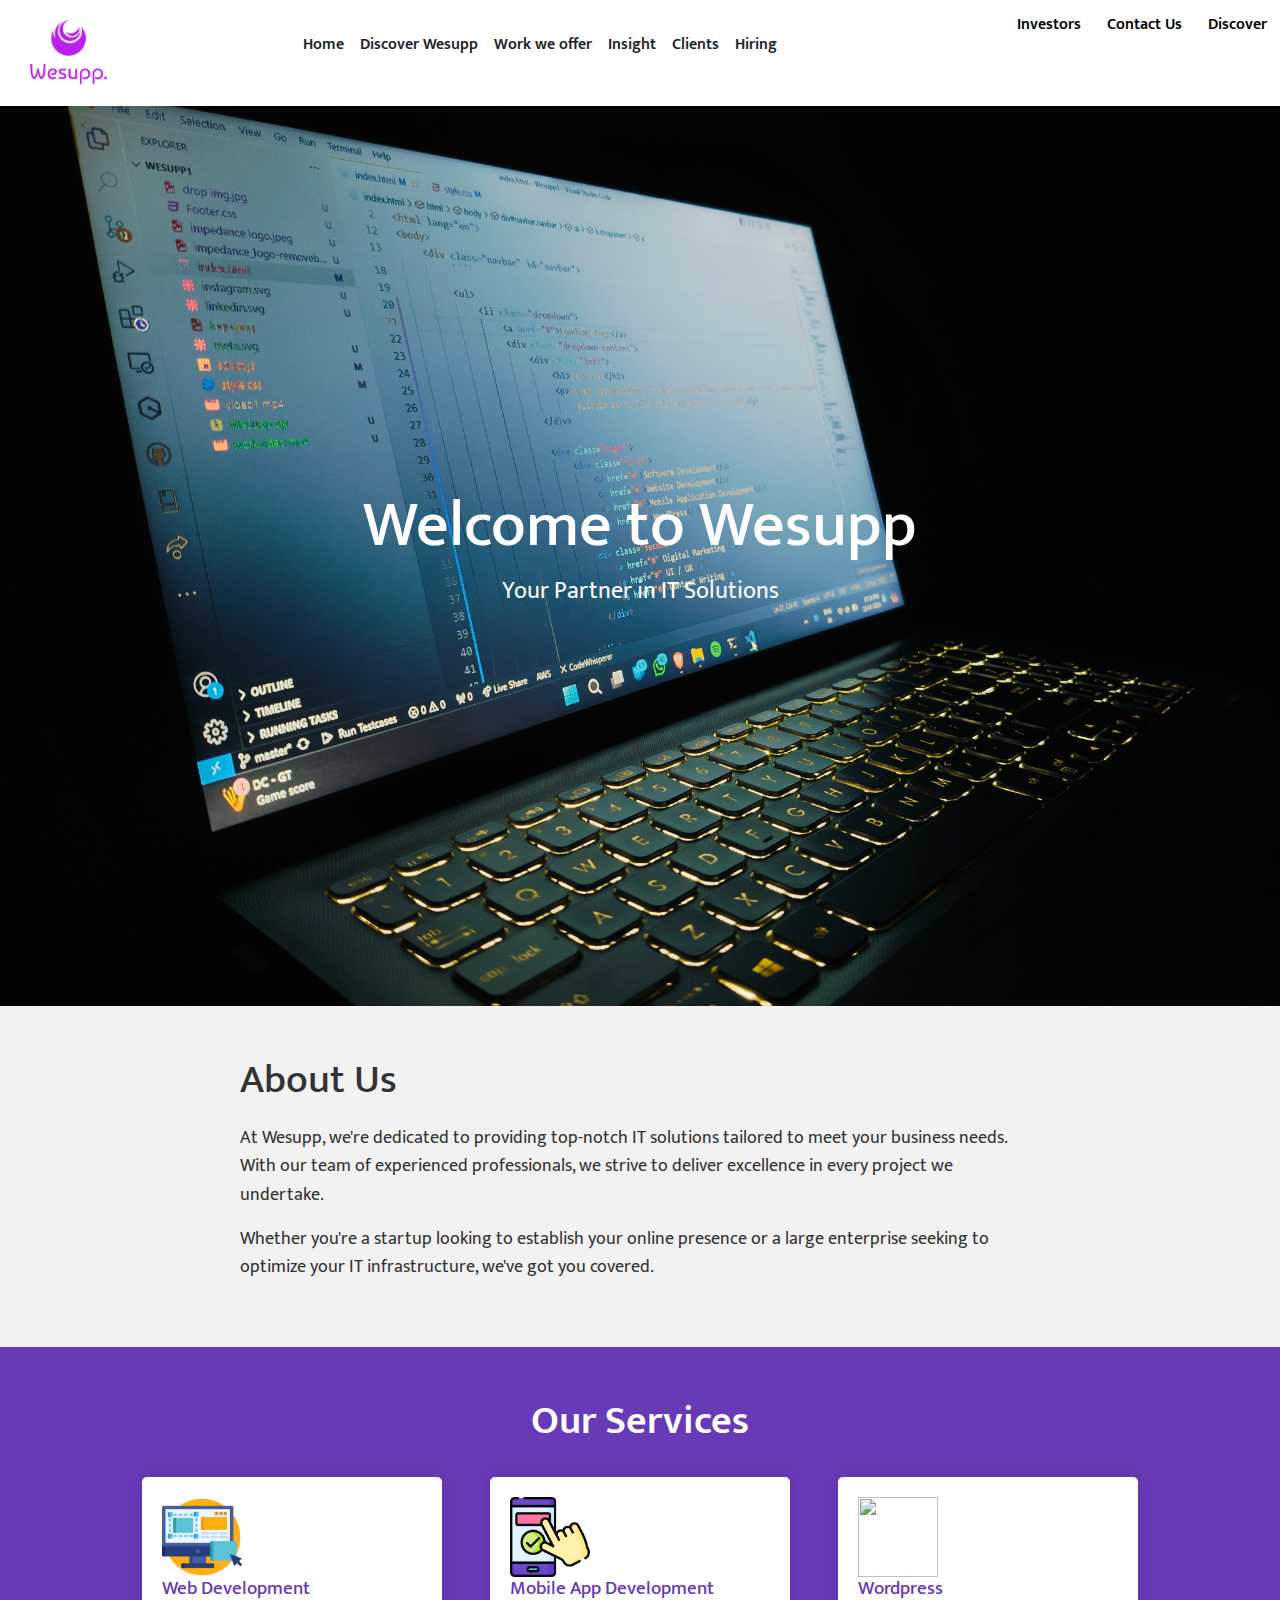
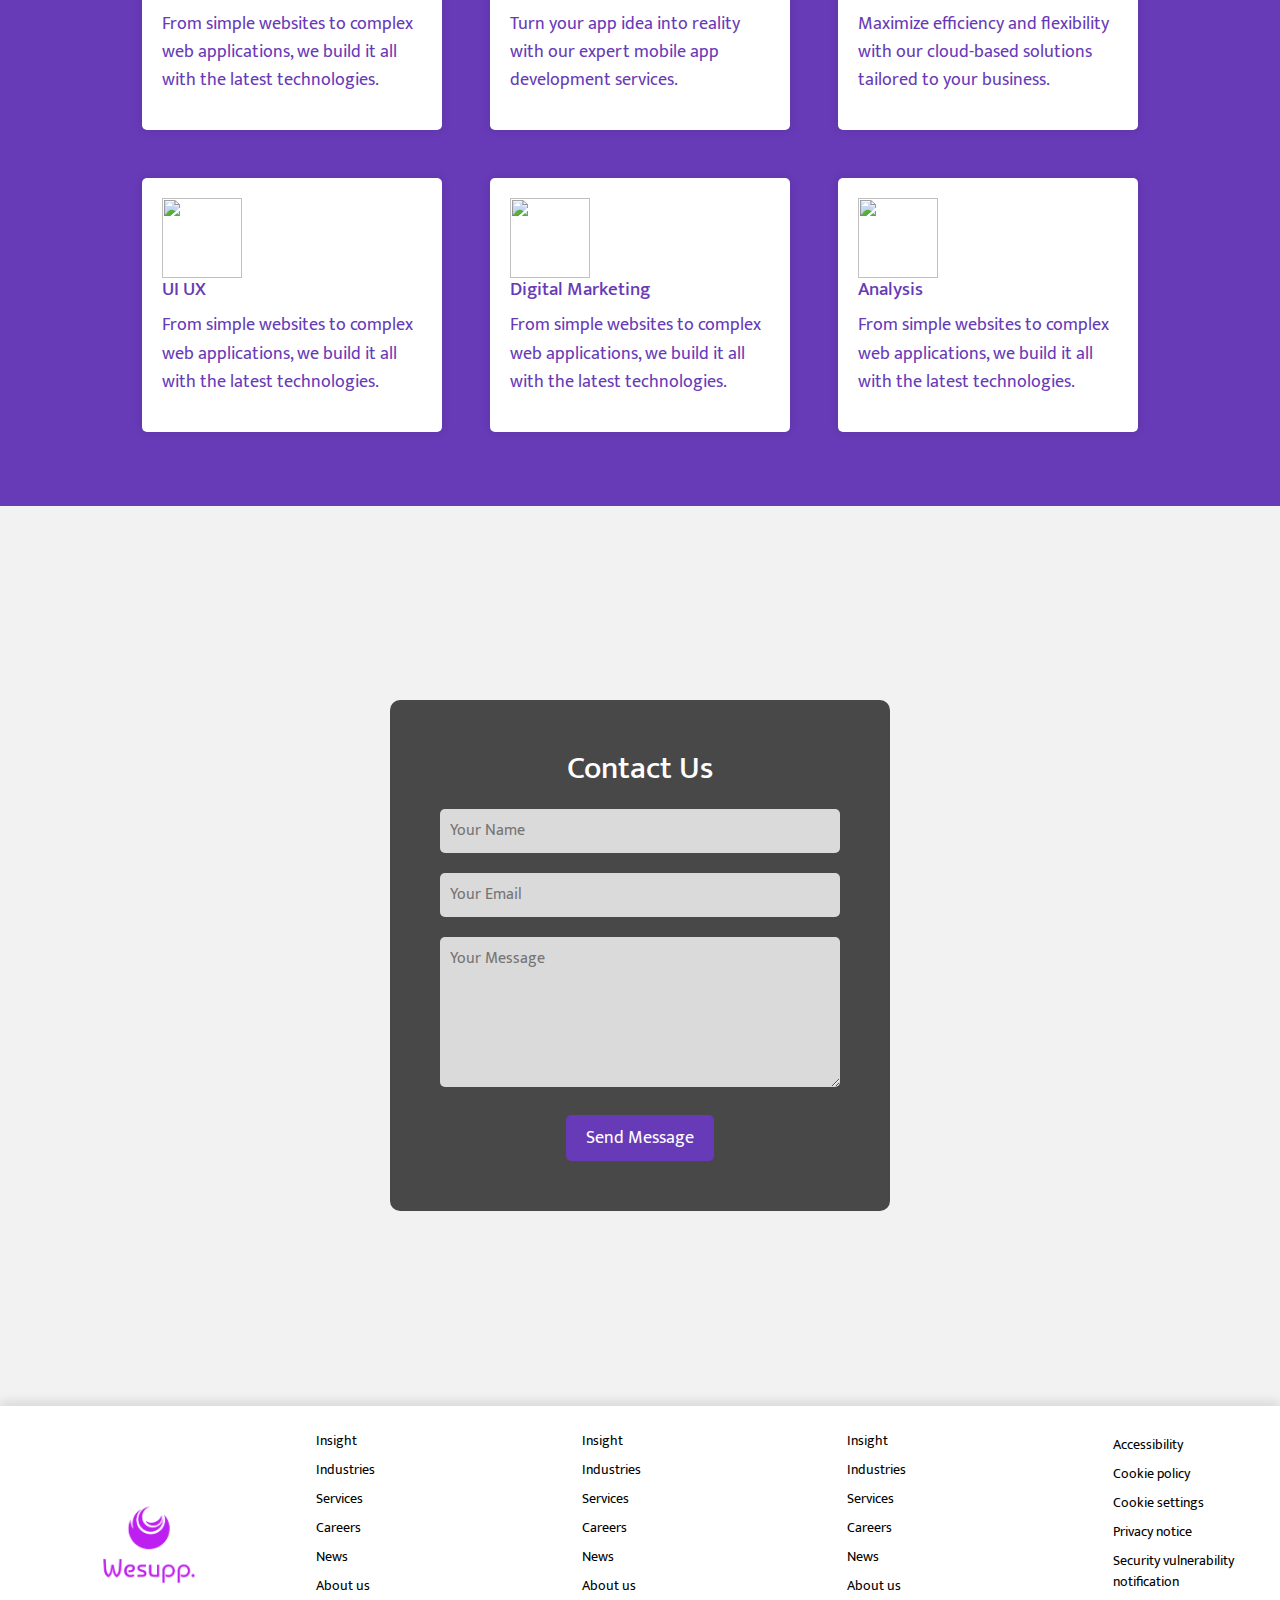
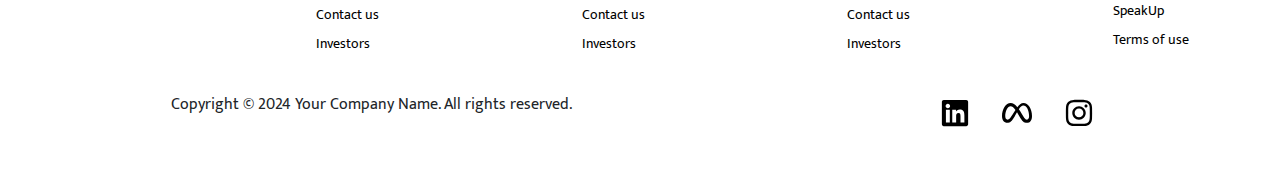
==== index.html @ f46f1754 "add jquery for reuse of components and some rules of project" ====
<!DOCTYPE html>
<html lang="en">

<head>
  <meta charset="UTF-8">
  <meta name="viewport" content="width=device-width, initial-scale=1.0">
  <title>Document</title>
  <link rel="stylesheet" href="./Css/Header.css">
  <link rel="stylesheet" href="./Css/Footer.css">
  <link rel="stylesheet" href="./Css/Index.css">
  <link href="https://cdn.jsdelivr.net/npm/bootstrap@5.3.3/dist/css/bootstrap.min.css" rel="stylesheet"
    integrity="sha384-QWTKZyjpPEjISv5WaRU9OFeRpok6YctnYmDr5pNlyT2bRjXh0JMhjY6hW+ALEwIH" crossorigin="anonymous">
  <script src="https://ajax.googleapis.com/ajax/libs/jquery/3.5.1/jquery.min.js"></script>
  <script src="./Main.js"></script>
</head>

<body>

  <div id="header"></div>

  <!-- maincode -->

  <div class="home-page">
    <header class="hero-section">
      <div class="hero-content">
        <h1>Welcome to Wesupp</h1>
        <p>Your Partner in IT Solutions</p>
        <!-- <button>Contact Us</button>  -->
      </div>
    </header>

    <section class="about-section">
      <div class="about-content">
        <h2>About Us</h2>
        <p>
          At Wesupp, we're dedicated to providing top-notch IT solutions tailored to meet your business needs.
          With our team of experienced professionals, we strive to deliver excellence in every project we undertake.
        </p>
        <p>
          Whether you're a startup looking to establish your online presence or a large enterprise seeking to optimize
          your IT infrastructure, we've got you covered.
        </p>
      </div>
    </section>

    <section class="services-section">
      <h2>Our Services</h2>
      <div class="services-content">

        <div class="service-card">
          <img src='./Imgs/webdev.png' alt="" />
          <h3>Web Development</h3>
          <p>From simple websites to complex web applications, we build it all with the latest technologies.</p>
        </div>
        <div class="service-card">
          <img src='./Imgs/appdev.png' alt="" />
          <h3>Mobile App Development</h3>
          <p>Turn your app idea into reality with our expert mobile app development services.</p>
        </div>
        <div class="service-card">
          <img src={wordpress} alt="" />
          <h3>Wordpress</h3>
          <p>Maximize efficiency and flexibility with our cloud-based solutions tailored to your business.</p>
        </div>
        <div class="service-card">
          <img src={uiux} alt="" />
          <h3>UI UX</h3>
          <p>From simple websites to complex web applications, we build it all with the latest technologies.</p>
        </div>
        <div class="service-card">
          <img src={digitalmarket} alt="" />
          <h3>Digital Marketing</h3>
          <p>From simple websites to complex web applications, we build it all with the latest technologies.</p>
        </div>
        <div class="service-card">
          <img src={datana} alt="" />
          <h3>Analysis</h3>
          <p>From simple websites to complex web applications, we build it all with the latest technologies.</p>
        </div>

      </div>
    </section>

    <div class="contact-container">
      <div class="contact-form">
        <h2>Contact Us</h2>
        <form>
          <input type="text" placeholder="Your Name" />
          <input type="email" placeholder="Your Email" />
          <textarea placeholder="Your Message"></textarea>
          <button>Send Message</button>
        </form>
      </div>
    </div>


  </div>



  <!-- Footer code -->
  <div id="footer"></div>


  <script src="https://cdn.jsdelivr.net/npm/bootstrap@5.3.3/dist/js/bootstrap.bundle.min.js"
    integrity="sha384-YvpcrYf0tY3lHB60NNkmXc5s9fDVZLESaAA55NDzOxhy9GkcIdslK1eN7N6jIeHz" crossorigin="anonymous">
    </script>

</body>

</html>
---- Css/Header.css ----
.navbar {
    display: flex;
    align-items: center;
    justify-content: space-between;
    background-color: rgb(255, 255, 255);
   
    width: 100%;
    /* box-shadow: 0px 2px 4px rgba(0, 0, 0, 0.1); */
    z-index: 1;
}

.navbar a:hover {
    color: #9B26B5;

}
#navbar.sticky a {
    color: rgb(255, 255, 255);
}



.navbar img {
    width: 100px;
    height: auto;
    padding: 0.5rem;
    margin-left: 1rem;
    filter: brightness(0.4) contrast(0.8) invert(1) sepia(1) saturate(7900%) hue-rotate(280deg);

}



.navbar ul {
    list-style-type: none;
    display: flex;
    justify-content: space-between;
    
}


.navbar ul li a {
    text-decoration: none;
    color: rgb(8, 8, 8);
    transition: color 0.3s ease;
    font-size: 16px;
    font-weight: 600;
    position: relative;
    margin: 0.8rem;
    cursor: pointer;

}

.dropdown a:hover {
    border-bottom: 2px solid rgb(255, 255, 255);

}


.navbar ul li a::after {
    content: '';
    display: block;
    height: 2px;
    width: 0;
    background-color: #9B26B5;
    position: absolute;
    bottom: -2px;
    left: 0;
    transition: width 0.3s;
}


.navbar ul li a:hover::after {
    width: 100%;
}

.dropdown-content {
    display: none;
    position: fixed;
    width: 60%;
    height: 20rem;
    background-color: #ffffff;
    z-index: -1;
    border-radius: 10px;
    color: #9B26B5;

}

.dropdown-content .left {
    height: 20rem;
    width: 16rem;
    background-color: #9B26B5;
    border-radius: 6px 0px 0px 6px;
    margin-top: 0rem;
    margin-left: 0rem;
}

.dropdown-content .left h1 {
    color: white;
    font-size: 26px;
    padding-top: 1rem;
    justify-content: start;
    padding-left: 1rem;
    font-weight: 600;
}

.dropdown-content .left p {
    color: white;
    font-size: 18px;
    padding: 10px;
    font-weight: 400;
    width: fit-content;

}


.dropdown-content .right {
    display: flex;
    flex-direction: row;
    margin-left: -3rem;
    margin-top: -22rem;

}

.dropdown-content .right .first {
    display: flex;
    flex-direction: column;
    padding: 4px;
    width: 30rem;
    margin-left: 25rem;
    margin-right: 4rem;
    margin-top: 3rem;

}

.dropdown-content .right .second {
    display: flex;
    flex-direction: column;
    padding: 10px;
    width: 30rem;
    margin-top: 3rem;
}

.dropdown-content .right .first a {
    padding: 2px;
    color: #9B26B5;
}

.dropdown-content .right .second a {
    padding: 2px;
    color: #9B26B5;

}

.dropdown:hover .dropdown-content,
.dropdown-content:hover {
    display: block;
}

.dropdown:hover .dropdown-content {
    margin-top: 1rem;
    display: block;
    top: 11rem;
    left: 14rem;
    transform: translateY(-35%);

}

.ulist {
    margin-top: -3rem;
}

.ulist li {
    color: rgb(4, 5, 5);
    font-size: 16px;
    cursor: pointer;
    font-weight: 400;
    margin: 0rem;
}




#button {
    margin-top: 1.5rem;
    margin-left: 4rem;
    display: inline-block;
    padding: 10px 26px;
    font-size: 16px;
    text-align: center;
    text-decoration: none;
    cursor: pointer;
    border: 2px solid #ffffff;
    /* Green border */
    color: white;
    background-color: #4d7feb;
    /* Green background */
    border-radius: 25px;
    transition: background-color 0.3s, color 0.3s, border-color 0.3s;
}

/* Button hover effect */
#button:hover {
    background-color: #005da8;
    transform: scale(1.1);


}

/* burger dropdown css */



/* responsive css code  */



@media screen and (max-width: 1327px) {

    .navbar ul li a {
        font-size: 16px;
        margin: 0.5rem;

    }

    .ulist {
        margin-top: -2.5rem;
        margin-left: 2.5rem;


    }

    .ulist li {
        font-size: 15px;
        margin: 5px;
    }


}

@media screen and (max-width: 1208px) {

    .navbar img {
        height: 3.8rem;
        padding: 0.5rem;
        margin-right: 9rem;

    }


    .navbar ul li a {

        margin: 0.4rem;



    }

    .ulist {
        margin-top: -2.2rem;
        margin-left: 2rem;


    }

    .ulist li {
        font-size: 14px;
        margin: 4px;
    }

    /* drop down */
    .dropdown-content {
        display: none;
        position: fixed;
        width: 50rem;
        height: 16rem;
        background-color: #ffffff;
        z-index: -1;
        border-radius: 10px;
        color: #9B26B5;

    }

    .dropdown-content .left {
        height: 16rem;
        width: 14rem;
        background-color: #9B26B5;
        border-radius: 6px 0px 0px 6px;
        margin-top: 0rem;
        margin-left: 0rem;
    }

    .dropdown-content .left h1 {
        color: white;
        font-size: 22px;
        padding-top: 1rem;
        justify-content: start;
        padding-left: 1rem;
        font-weight: 600;
    }

    .dropdown-content .left p {
        color: white;
        font-size: 16px;
        padding: 10px;
        font-weight: 400;
        width: fit-content;

    }


    .dropdown-content .right {
        display: flex;
        flex-direction: row;
        margin-left: -10rem;
        margin-top: -16rem;

    }

    .dropdown-content .right .first {
        display: flex;
        flex-direction: column;
        padding: 2px;
        width: 30rem;
        margin-left: 25rem;
        margin-right: 4rem;
        margin-top: 1rem;


    }

    .dropdown-content .right .second {
        display: flex;
        flex-direction: column;
        padding: 10px;
        width: 30rem;
        margin-top: 1rem;


    }

    .dropdown-content .right .first a {
        padding: 2px;
        color: #9B26B5;
        margin-bottom: 0.3rem;

    }

    .dropdown-content .right .second a {
        padding: 2px;
        color: #9B26B5;
        margin-bottom: 0.3rem;

    }



    .dropdown:hover .dropdown-content {
        margin-top: 1rem;
        display: block;
        top: 10rem;
        left: 15rem;
        transform: translateY(-35%);

    }

    #button {
        margin-top: 1.2rem;
        margin-left: 6rem;
        display: inline-block;
        padding: 8px 12px;
        font-size: 14px;
        text-align: center;
        text-decoration: none;
        cursor: pointer;
        border: 1.8px solid #ffffff;
        /* Green border */
        color: white;
        background-color: #4d7feb;
        /* Green background */
        border-radius: 18px;
        transition: background-color 0.3s, color 0.3s, border-color 0.3s;
    }




}

@media screen and (max-width: 1140px) {

    .navbar img {
        height: 3.8rem;
        padding: 0.5rem;
        margin-right: 6rem;

    }


    .navbar ul li a {

        margin: 0.4rem;


    }

    .ulist {
        margin-top: -2.2rem;
        margin-left: 2rem;


    }

    .ulist li {
        font-size: 14px;
        margin: 4px;
    }



}

@media screen and (max-width: 1080px) {

    .navbar img {
        height: 3.2rem;
        padding: 0.3rem;
        margin-right: 3.5rem;

    }


    .navbar ul li a {

        margin: 0.4rem;
        font-size: 15px;

    }

    .ulist {
        margin-top: -2.2rem;
        margin-left: 1.8rem;

    }

    .ulist li {
        font-size: 14px;
        margin: 3px;
    }

    .dropdown:hover .dropdown-content {
        margin-top: 1rem;
        display: block;
        top: 8.8rem;
        left: 10rem;
        transform: translateY(-35%);

    }





}

@media screen and (max-width: 980px) {

    .navbar img {
        height: 3.2rem;
        padding: 0.3rem;
        margin-right: 2.5rem;

    }


    .navbar ul li a {
        margin-top: 2rem;
        font-size: 14px;
        font-weight: 500;

    }

    .ulist {
        margin-top: -2rem;
        margin-left: 1.5rem;


    }

    .ulist li {
        font-size: 14px;
        margin: 3px;
        font-weight: 400;
    }

    .dropdown-content {
        display: none;
        position: fixed;
        width: 45rem;
        height: 16rem;
        background-color: #ffffff;
        z-index: -1;
        border-radius: 10px;
        color: #9B26B5;

    }

    .dropdown-content .left p {
        color: white;
        font-size: 16px;
        padding: 8px;
        font-weight: 400;
        width: fit-content;

    }

    .dropdown-content .right {
        display: flex;
        flex-direction: row;
        margin-left: -10rem;
        margin-top: -18rem;

    }

    .dropdown-content .right .first a {
        padding: 2px;
        color: #9B26B5;
        margin-bottom: -0.5rem;

    }

    .dropdown-content .right .second a {
        padding: 2px;
        color: #9B26B5;
        margin-bottom: -0.5rem;

    }

    .dropdown:hover .dropdown-content {
        margin-top: 1rem;
        display: block;
        top: 8.8rem;
        left: 8rem;
        transform: translateY(-35%);

    }

}

@media screen and (max-width: 906px) {

    .navbar img {
        height: 3rem;
        padding: 0.3rem;
        margin-right: 12rem;
        margin-left: 0.5rem;

    }


    .navbar ul li a {
        margin-top: rem;
        font-size: 14px;
        font-weight: 500;


    }

    .ulist {
        display: none;


    }

    .ulist li {
        display: none;
    }

    /* drop down */
    .dropdown-content {
        display: none;
        position: fixed;
        width: 40rem;
        height: 14rem;
        background-color: #ffffff;
        z-index: -1;
        border-radius: 10px;
        color: #9B26B5;

    }

    .dropdown-content .left {
        height: 14rem;
        width: 14rem;
        background-color: #9B26B5;
        border-radius: 6px 0px 0px 6px;
        margin-top: 0rem;
        margin-left: 0rem;
    }

    .dropdown-content .left h1 {
        color: white;
        font-size: 20px;
        padding-top: 1rem;
        justify-content: start;
        padding-left: 1rem;
        font-weight: 600;
    }

    .dropdown-content .left p {
        color: white;
        font-size: 14px;
        padding: 10px;
        font-weight: 400;
        width: fit-content;

    }


    .dropdown-content .right {
        display: flex;
        flex-direction: row;
        margin-left: -10rem;
        margin-top: -15rem;

    }

    .dropdown-content .right .first {
        display: flex;
        flex-direction: column;
        padding: 2px;
        width: 30rem;
        margin-left: 25rem;
        margin-right: 4rem;
        margin-top: 0rem;


    }

    .dropdown-content .right .second {
        display: flex;
        flex-direction: column;
        padding: 10px;
        width: 30rem;
        margin-top: 0rem;


    }

    .dropdown-content .right .first a {
        padding: 2px;
        color: #9B26B5;
        margin-bottom: -1.5rem;

    }

    .dropdown-content .right .second a {
        padding: 2px;
        color: #9B26B5;
        margin-bottom: -1.5rem;

    }



    .dropdown:hover .dropdown-content {
        margin-top: 1rem;
        display: block;
        top: 8rem;
        left: 10rem;
        transform: translateY(-35%);

    }

    #button {
        margin-top: 1rem;
        margin-left: 6rem;
        display: inline-block;
        padding: 8px 10px;
        font-size: 11px;
        text-align: center;
        text-decoration: none;
        cursor: pointer;
        border: 1.2px solid #ffffff;
        /* Green border */
        color: white;
        background-color: #4d7feb;
        /* Green background */
        border-radius: 14px;
        transition: background-color 0.3s, color 0.3s, border-color 0.3s;
    }

}

@media screen and (max-width: 876px) {

    .navbar img {
        height: 3rem;
        padding: 0.3rem;
        margin-right: 8rem;
        margin-left: 0.5rem;

    }


    .navbar ul li a {

        font-size: 14px;
        font-weight: 500;


    }

    .ulist {
        margin-top: -2rem;
        margin-left: 1rem;


    }

    .ulist li {
        font-size: 12px;
        margin: 2.5px;
    }

    .dropdown-content {
        display: none;
        position: fixed;
        width: 40rem;
        height: 14rem;
        background-color: #ffffff;
        z-index: -1;
        border-radius: 10px;
        color: #9B26B5;

    }

    .dropdown-content .left {
        height: 14rem;
        width: 14rem;
        background-color: #9B26B5;
        border-radius: 6px 0px 0px 6px;
        margin-top: 0rem;
        margin-left: 0rem;
    }

    .dropdown-content .left h1 {
        color: white;
        font-size: 20px;
        padding-top: 1rem;
        justify-content: start;
        padding-left: 1rem;
        font-weight: 600;
    }

    .dropdown-content .left p {
        color: white;
        font-size: 14px;
        padding: 10px;
        font-weight: 400;
        width: fit-content;

    }


    .dropdown-content .right {
        display: flex;
        flex-direction: row;
        margin-left: -10rem;
        margin-top: -15rem;

    }

    .dropdown-content .right .first {
        display: flex;
        flex-direction: column;
        padding: 2px;
        width: 30rem;
        margin-left: 25rem;
        margin-right: 4rem;
        margin-top: 0rem;


    }

    .dropdown-content .right .second {
        display: flex;
        flex-direction: column;
        padding: 10px;
        width: 30rem;
        margin-top: 0rem;


    }

    .dropdown-content .right .first a {
        padding: 2px;
        color: #9B26B5;
        margin-bottom: -1.5rem;

    }

    .dropdown-content .right .second a {
        padding: 2px;
        color: #9B26B5;
        margin-bottom: -1.5rem;

    }



    .dropdown:hover .dropdown-content {
        margin-top: 1rem;
        display: block;
        top: 8rem;
        left: 10rem;
        transform: translateY(-35%);

    }

    #button {
        margin-top: 1rem;
        margin-left: 6rem;
        display: inline-block;
        padding: 8px 10px;
        font-size: 11px;
        text-align: center;
        text-decoration: none;
        cursor: pointer;
        border: 1.2px solid #ffffff;
        /* Green border */
        color: white;
        background-color: #4d7feb;
        /* Green background */
        border-radius: 18px;
        transition: background-color 0.3s, color 0.3s, border-color 0.3s;
    }




}

@media screen and (max-width: 816px) {

    .navbar img {
        height: 3.3rem;
        padding: 0.3rem;
        margin-right: 10rem;
        margin-left: 0.2rem;

    }


    .navbar ul li a {
        margin-top: 4rem;
        font-size: 14px;
        font-weight: 500;

    }

    .ulist li {
        display: none;
    }

    .dropdown-content {
        display: none;
        position: fixed;
        width: 40rem;
        height: 14rem;
        background-color: #ffffff;
        z-index: -1;
        border-radius: 10px;
        color: #9B26B5;

    }

    .dropdown-content .left {
        height: 14rem;
        width: 12rem;
        background-color: #9B26B5;
        border-radius: 6px 0px 0px 6px;
        margin-top: 0rem;
        margin-left: 0rem;
    }

    .dropdown-content .left h1 {
        color: white;
        font-size: 20px;
        padding-top: 1rem;
        justify-content: start;
        padding-left: 1rem;
        font-weight: 500;
    }

    .dropdown-content .left p {
        color: white;
        font-size: 13px;
        padding: 10px;
        font-weight: 400;
        width: fit-content;

    }


    .dropdown-content .right {
        display: flex;
        flex-direction: row;
        margin-left: -10rem;
        margin-top: -17rem;

    }

    .dropdown-content .right .first {
        display: flex;
        flex-direction: column;
        padding: 2px;
        width: 30rem;
        margin-left: 23rem;
        margin-right: 3rem;
        margin-top: 0rem;


    }

    .dropdown-content .right .second {
        display: flex;
        flex-direction: column;
        padding: 10px;
        width: 30rem;
        margin-top: 0rem;


    }

    .dropdown-content .right .first a {
        padding: 2px;
        color: #9B26B5;
        margin-bottom: -2.8rem;

    }

    .dropdown-content .right .second a {
        padding: 2px;
        color: #9B26B5;
        margin-bottom: -2.8rem;

    }



    .dropdown:hover .dropdown-content {
        margin-top: 1rem;
        display: block;
        top: 8rem;
        left: 8rem;
        transform: translateY(-35%);

    }


}

@media screen and (max-width: 780px) {

    .navbar img {
        height: 3.3rem;
        padding: 0.3rem;
        margin-right: 7rem;
        margin-left: 0.2rem;

    }

    .navbar ul li a {
        margin-top: 4rem;
        font-size: 14px;
        font-weight: 500;

    }

    .ulist li {
        display: none;
    }

    .dropdown-content {
        display: none;
        position: fixed;
        width: 40rem;
        height: 12rem;
        background-color: #ffffff;
        z-index: -1;
        border-radius: 10px;
        color: #9B26B5;

    }

    .dropdown-content .left {
        height: 12rem;
        width: 12rem;
        background-color: #9B26B5;
        border-radius: 6px 0px 0px 6px;
        margin-top: 0rem;
        margin-left: 0rem;
    }

    .dropdown-content .left h1 {
        color: white;
        font-size: 20px;
        padding-top: 1rem;
        justify-content: start;
        padding-left: 1rem;
        font-weight: 500;
    }

    .dropdown-content .left p {
        color: white;
        font-size: 12px;
        padding: 10px;
        font-weight: 400;
        width: fit-content;

    }


    .dropdown-content .right {
        display: flex;
        flex-direction: row;
        margin-left: -10rem;
        margin-top: -16rem;

    }

    .dropdown-content .right .first {
        display: flex;
        flex-direction: column;
        padding: 2px;
        width: 30rem;
        margin-left: 22rem;
        margin-right: 3rem;
        margin-top: 0rem;


    }

    .dropdown-content .right .second {
        display: flex;
        flex-direction: column;
        padding: 10px;
        width: 30rem;
        margin-top: 0rem;


    }

    .dropdown-content .right .first a {
        padding: 2px;
        color: #9B26B5;
        margin-bottom: -3.2rem;

    }

    .dropdown-content .right .second a {
        padding: 2px;
        color: #9B26B5;
        margin-bottom: -3.2rem;

    }



    .dropdown:hover .dropdown-content {
        margin-top: 1rem;
        display: block;
        top: 7rem;
        left: 6rem;
        transform: translateY(-35%);

    }

    #button {
        margin-top: -3rem;
        margin-left: 5rem;
        display: inline-block;
        padding: 8px 10px;
        font-size: 11px;
        text-align: center;
        text-decoration: none;
        cursor: pointer;
        border: 1.2px solid #ffffff;
        /* Green border */
        color: white;
        background-color: #4d7feb;
        /* Green background */
        border-radius: 18px;
        transition: background-color 0.3s, color 0.3s, border-color 0.3s;
    }


}

@media screen and (max-width: 730px) {

    .navbar img {
        height: 3.3rem;
        padding: 0.3rem;
        margin-right: 2rem;
        margin-left: 0.2rem;

    }


    .navbar ul li a {
        margin-top: 2rem;
        font-size: 14px;
        font-weight: 500;



    }

    .ulist li {
        display: none;
    }

    .dropdown-content {
        display: none;
        position: fixed;
        width: 40rem;
        height: 13rem;
        background-color: #ffffff;
        z-index: -1;
        border-radius: 10px;
        color: #9B26B5;

    }

    .dropdown-content .left {
        height: 13rem;
        width: 12rem;
        background-color: #9B26B5;
        border-radius: 6px 0px 0px 6px;
        margin-top: 0rem;
        margin-left: 0rem;
    }

    .dropdown-content .left h1 {
        color: white;
        font-size: 20px;
        padding-top: 1rem;
        justify-content: start;
        padding-left: 1rem;
        font-weight: 500;
    }

    .dropdown-content .left p {
        color: white;
        font-size: 12px;
        padding: 10px;
        font-weight: 400;
        width: fit-content;

    }


    .dropdown-content .right {
        display: flex;
        flex-direction: row;
        margin-left: -9rem;
        margin-top: -14rem;

    }

    .dropdown-content .right .first {
        display: flex;
        flex-direction: column;
        padding: 2px;
        width: 30rem;
        margin-left: 22rem;
        margin-right: 3rem;
        margin-top: 0rem;


    }

    .dropdown-content .right .second {
        display: flex;
        flex-direction: column;
        padding: 10px;
        width: 30rem;
        margin-top: 0rem;


    }

    .dropdown-content .right .first a {
        padding: 2px;
        color: #9B26B5;
        margin-bottom: -2rem;

    }

    .dropdown-content .right .second a {
        padding: 2px;
        color: #9B26B5;
        margin-bottom: -2rem;

    }



    .dropdown:hover .dropdown-content {
        margin-top: 1rem;
        display: block;
        top: 7.5rem;
        left: 4rem;
        transform: translateY(-35%);

    }

    #button {
        margin-top: -3rem;
        margin-left: 5rem;
        display: inline-block;
        padding: 8px 10px;
        font-size: 11px;
        text-align: center;
        text-decoration: none;
        cursor: pointer;
        border: 1.2px solid #ffffff;
        /* Green border */
        color: white;
        background-color: #4d7feb;
        /* Green background */
        border-radius: 18px;
        transition: background-color 0.3s, color 0.3s, border-color 0.3s;
    }


}

@media screen and (max-width: 680px) {

    .navbar img {
        height: 2.6rem;
        padding: 0.3rem;
        margin-right: 1rem;
        margin-left: 0.2rem;

    }


    .navbar ul li a {
        margin-top: 4rem;
        font-size: 14px;
        font-weight: 400;

    }

    .ulist li {
        display: none;
    }

    .dropdown-content {
        display: none;
        position: fixed;
        width: 33rem;
        height: 11rem;
        background-color: #ffffff;
        z-index: -1;
        border-radius: 10px;
        color: #9B26B5;

    }

    .dropdown-content .left {
        height: 11rem;
        width: 11rem;
        background-color: #9B26B5;
        border-radius: 6px 0px 0px 6px;
        margin-top: 0rem;
        margin-left: 0rem;
    }

    .dropdown-content .left h1 {
        color: white;
        font-size: 16px;
        padding-top: 1rem;
        justify-content: start;
        padding-left: 1rem;
        font-weight: 500;
    }

    .dropdown-content .left p {
        color: white;
        font-size: 10px;
        padding: 10px;
        font-weight: 400;
        width: fit-content;

    }


    .dropdown-content .right {
        display: flex;
        flex-direction: row;
        margin-left: -9rem;
        margin-top: -14rem;

    }

    .dropdown-content .right .first {
        display: flex;
        flex-direction: column;
        padding: 2px;
        width: 30rem;
        margin-left: 20rem;
        margin-right: 1rem;
        margin-top: 0rem;


    }

    .dropdown-content .right .second {
        display: flex;
        flex-direction: column;
        padding: 10px;
        width: 30rem;
        margin-top: 0rem;


    }

    .dropdown-content .right .first a {
        padding: 2px;
        color: #9B26B5;
        margin-bottom: -4rem;
        font-size: 13px;

    }

    .dropdown-content .right .second a {
        padding: 2px;
        color: #9B26B5;
        margin-bottom: -4rem;
        font-size: 13px;

    }



    .dropdown:hover .dropdown-content {
        margin-top: 1rem;
        display: block;
        top: 6.5rem;
        left: 4rem;
        transform: translateY(-35%);

    }

    #button {
        margin-top: -3rem;
        margin-left: 5rem;
        display: inline-block;
        padding: 8px 10px;
        font-size: 11px;
        text-align: center;
        text-decoration: none;
        cursor: pointer;
        border: 1.2px solid #ffffff;
        /* Green border */
        color: white;
        background-color: #4d7feb;
        /* Green background */
        border-radius: 18px;
        transition: background-color 0.3s, color 0.3s, border-color 0.3s;
    }


}

@media screen and (max-width: 635px) {
    .navbar {
        justify-content: center;
    }

    .navbar img {
        height: 4rem;
        padding: 0.3rem;
        margin-left: -1.5rem;
    }

    .navbar ul li a {
        display: none;
        margin-top: 4rem;

    }

    .ulist li {
        display: none;
    }

    .Navhamburger-menu {
        margin-left: 26rem;
        display: block;
        font-size: 30px;
        color: black;

    }

}

@media screen and (max-width: 550px) {

    .navbar img {
        height: 4rem;
        padding: 0.3rem;
        margin-left: -1.5rem;
    }

    .navbar ul li a {
        display: none;
        margin-top: 4rem;

    }

    .ulist li {
        display: none;
    }

    .Navhamburger-menu {
        margin-left: 20rem;
        display: block;
        font-size: 30px;
        color: black;

    }

}

@media screen and (max-width: 460px) {

    .navbar img {
        height: 4rem;
        padding: 0.3rem;
        margin-left: -1.5rem;
    }

    .navbar ul li a {
        display: none;
        margin-top: 4rem;

    }

    .ulist li {
        display: none;
    }

    .Navhamburger-menu {
        margin-left: 15rem;
        display: block;
        font-size: 30px;
        color: black;

    }

}

@media screen and (max-width: 380px) {

    .navbar img {
        height: 4rem;
        padding: 0.3rem;
        margin-left: -1.5rem;
    }

    .navbar ul li a {
        display: none;
        margin-top: 4rem;

    }

    .ulist li {
        display: none;
    }

    .Navhamburger-menu {
        margin-left: 12rem;
        display: block;
        font-size: 30px;
        color: black;

    }

}

@media screen and (max-width: 330px) {

    .navbar img {
        height: 3.9rem;
        padding: 0.4rem;
        margin-left: -1rem;

    }

    .Navhamburger-menu {
        margin-left: 8rem;
        display: block;
        font-size: 30px;
        color: black;

    }

}
---- Css/Footer.css ----
footer {
    display: flex;
    flex-wrap: wrap;
    justify-content: space-between;
    align-items: flex-start;
    background-color: #ffffff;  
    padding: 2rem;
    
    box-shadow: 0px -5px 10px rgba(0, 0, 0, 0.1);
}

.left{
    width: 30%;
}
.left img {
    width: 100px;
    height: auto;
    margin-left: 4rem;
    margin-top: 4rem;
    filter: brightness(0.4) contrast(0.8) invert(1) sepia(1) saturate(7900%) hue-rotate(280deg);
}

.container {
    width: 70%;
    display: flex;
    flex-wrap: wrap;
    justify-content: space-between;
    margin-left: 10rem;
    margin-top: 30rem;


}

.column {
    margin-top: -12rem;
    margin-left: 5rem;
    width: calc(15%);
    margin-bottom: 20px; 

}


.column li {
    width: 20vh;
    margin-left: 0rem;
    margin: 0 auto;
    display: flex;
    flex-wrap: wrap;
    justify-content: start;
    

}

.column li a {
    text-decoration: none;
    color: #000000;
    transition: color 0.3s;
    margin-bottom: 0.5rem;

}

.column li a:hover {
    color: #007bff;
    /* Bright color on hover */
    transition: background-color 0.3s, color 0.3s;
}

.container {
    width: 100%;
    margin-top: 2rem;
    display: flex;
    flex-wrap: wrap;
    align-items: center;

}

.copywright {
    width: 100%;
    display: flex;
    flex-wrap: wrap;
    align-items: center;
    justify-content: center;

}

.copywright p {
    margin-right: 40rem;
    text-align: left;
}

.copywright img {
    width: 30px;
    height: 30px;
    margin: 1rem;

}

@media screen and (max-width: 1288px) {

    .left img {
        width: 100px;
        /* Adjust the logo size as needed */
        height: auto;
        margin-left: 4rem;
        margin-top: 4rem;
        filter: brightness(0.4) contrast(0.8) invert(1) sepia(1) saturate(7900%) hue-rotate(280deg);
    }

    .column li a {
        font-size: 14px;

    }

    .copywright p {
        margin-right: 22rem;
        text-align: left;
    }

}

@media screen and (max-width: 1024px) {
    .container {
        display: flex;
        flex-wrap: wrap;
        justify-content: center;
        margin-left: 5rem;
        margin-top: 10rem;
    }

    .column {
        margin-left: 1rem;
        width: calc(35%);
        margin-bottom: 20rem;
        margin-top: -18rem;

    }

    .copywright {
        width: 100%;
        display: flex;
        flex-wrap: wrap;
        align-items: center;
        justify-content: start;
        margin-top: -20rem;


    }

    .copywright p {
        margin-right: 22rem;
        text-align: left;

    }

}


@media screen and (max-width: 990px) {

    .left img {
        width: 80px;
        height: auto;
        margin-left: 3rem;

    }

    .container {
        display: flex;
        flex-wrap: wrap;
        justify-content: center;
        margin-left: 5rem;
        margin-top: 10rem;

    }

    .column {
        margin-left: 1rem;
        width: calc(35%);
        margin-bottom: 20rem;
        margin-top: -18rem;

    }

    .column li {
        margin-left: 0rem;
        margin: 0 auto;
    }


    .copywright {
        width: 100%;
        display: flex;
        flex-wrap: wrap;
        align-items: center;
        justify-content: center;
        margin-top: -20rem;


    }

    .copywright p {
        margin-left: 1rem;
        margin-right: 0rem;
        text-align: left;

    }

}


@media screen and (max-width: 816px) {

    .left img {
        width: 60px;
        height: auto;
        margin-left: 2rem;
        margin-right: 3rem;

    }

    .container {
        display: flex;
        flex-wrap: wrap;
        justify-content: center;
        margin-left: 5rem;
        margin-top: 10rem;

    }

    .column {
        margin-left: 1rem;
        width: calc(35%);
        margin-bottom: 20rem;
        margin-top: -18rem;

    }


    .column li {
        margin-left: 0rem;
        margin: 0 auto;
    }

    .copywright {
        width: 100%;
        display: flex;
        flex-wrap: wrap;
        align-items: center;
        justify-content: center;
        margin-top: -20rem;


    }

    .copywright p {
        margin-left: 1rem;
        margin-right: 0rem;
        text-align: left;

    }

    .container img {
        width: 25px;
        height: 25px;
        margin: 1rem;
    }

}

@media screen and (max-width: 664px) {
    footer {
        display: flex;
        flex-wrap: wrap;
        justify-content: space-between;
        align-items: flex-start;
        background-color: #ffffff;
        padding: 2rem;
    }

    .left img {
        width: 60px;
        height: auto;
        margin-left: 2rem;
        margin-top: 4rem;
        margin-right: 4rem;
        filter: brightness(0.4) contrast(0.8) invert(1) sepia(1) saturate(7900%) hue-rotate(280deg);
    }

    .container {
        display: flex;
        flex-wrap: wrap;
        justify-content: center;
        margin-left: 5rem;
        margin-top: 10rem;

    }

    .column {
        margin-left: 1rem;
        width: calc(35%);
        margin-bottom: 20rem;
        margin-top: -18rem;

    }


    .column li {
        margin-left: 0rem;
        margin: 0 auto;
    }


    .copywright {
        width: 100%;
        display: flex;
        flex-wrap: wrap;
        align-items: center;
        justify-content: center;
        margin-top: -20rem;


    }

    .copywright p {
        margin-left: 1rem;
        margin-right: 0rem;
        text-align: left;

    }

    .container img {
        width: 25px;
        height: 25px;
        margin: 1rem;
    }



}

@media screen and (max-width: 580px) {

    footer {
        display: flex;
        flex-direction: column;
        background-color: #ffffff;
        padding: 2rem;
        align-items: center;

    }

    .left img {
        width: 90px;
        height: auto;
        margin-left: -17rem;
        margin-top: 1rem;
        margin-right: 4rem;
        filter: brightness(0.4) contrast(0.8) invert(1) sepia(1) saturate(7900%) hue-rotate(280deg);
    }

    .container {
        display: flex;
        flex-wrap: wrap;
        justify-content: center;
        margin-left: 5rem;
        margin-top: 12rem;

    }

    .column {
        margin-left: 1rem;
        width: calc(35%);
        margin-bottom: 20rem;
        margin-top: -18rem;

    }


    .column li {
        margin-left: 0rem;
        margin: 0 auto;
    }

    .copywright {
        width: 100%;
        display: flex;
        flex-wrap: wrap;
        align-items: center;
        justify-content: center;
        margin-top: -20rem;


    }

    .copywright p {
        margin-left: 1rem;
        margin-right: 0rem;
        text-align: left;

    }

    .container img {
        width: 25px;
        height: 25px;
        margin: 1rem;
    }


}

@media screen and (max-width: 482px) {
    .left img {
        width: 80px;
        height: auto;
        margin-left: -13rem;
        margin-top: 0.5rem;
        margin-right: 4rem;
        filter: brightness(0.4) contrast(0.8) invert(1) sepia(1) saturate(7900%) hue-rotate(280deg);
    }

    .copywright {
        width: 100%;
        display: flex;
        flex-wrap: wrap;
        align-items: center;
        justify-content: center;
        margin-top: -20rem;


    }

    .copywright p {
        margin-left: 1rem;
        margin-right: 0rem;
        text-align: left;

    }

    .container img {
        width: 25px;
        height: 25px;
        margin: 1rem;
    }


}

@media screen and (max-width: 390px) {
    .left img {
        width: 70px;
        /* Adjust the logo size as needed */
        height: auto;
        margin-left: -12rem;
        margin-top: 1rem;
        margin-right: 2rem;
        filter: brightness(0.4) contrast(0.8) invert(1) sepia(1) saturate(7900%) hue-rotate(280deg);
    }

    .container {
        display: flex;
        flex-wrap: wrap;
        justify-content: center;
        margin-left: 5rem;
        margin-top: 13rem;

    }

    .column {
        margin-left: 1rem;
        width: calc(35%);
        margin-bottom: 20rem;
        margin-top: -18rem;

    }


    .column li {
        margin-left: 0rem;
        margin: 0 auto;
    }

    .container p {
        margin-right: 2rem;
        font-size: 10px;

    }

    .container img {
        width: 12px;
        /* Adjust social media icon size as needed */
        height: 12px;
        margin: 0.5rem;

    }

    .copywright {
        width: 100%;
        display: flex;
        flex-wrap: wrap;
        align-items: center;
        justify-content: center;
        margin-top: -20rem;
        

    }

    .copywright p {
        margin-left: 1rem;
        margin-right: 0rem;
        text-align: left;
       
    }

    .container img {
        width: 25px;
        height: 25px;
        margin: 1rem;
    }


}

@media screen and (max-width: 360px) {

    .left img {
        width: 60px;
        height: auto;
        margin-top: -1rem;
        margin-right: 0rem;
        margin-left: -170px;
        filter: brightness(0.4) contrast(0.8) invert(1) sepia(1) saturate(7900%) hue-rotate(280deg);
    }

    .container {
        display: flex;
        flex-wrap: wrap;
        justify-content: center;
        margin-left: 0.8rem;
        margin-top: 15rem;
        

    }

    .column {
        margin-left: 1rem;
        width: calc(30%);
        margin-bottom: 20rem;
        margin-top: -18rem;

    }


    .column li {
        margin-left: 0rem;
        margin: 0 auto;
    }

    .column li a {
        font-size: 12px;
        
    }


    .copywright {
        /* width: 100%; */
        display: flex;
        flex-wrap: wrap;
        align-items: center;
        justify-content: center;
        margin-top: -20rem;
        

    }

    .copywright p {
        margin-left: 1rem;
        margin-right: 0rem;
        text-align: left;
       
    }

    .container img {
        width: 25px;
        height: 25px;
        margin: 1rem;
    }


}


@media screen and (max-width: 300px) {

    .left img {
        width: 50px;
        /* Adjust the logo size as needed */
        height: auto;
        margin-left: -10rem;
        margin-top: 1rem;
        margin-right: 4rem;
        filter: brightness(0.4) contrast(0.8) invert(1) sepia(1) saturate(7900%) hue-rotate(280deg);
    }

    .container {
        display: flex;
        flex-wrap: wrap;
        justify-content: center;
        margin-left: 5rem;
        margin-top: 14rem;

    }

    .column {
        margin-left: 1rem;
        width: calc(35%);
        margin-bottom: 20rem;
        margin-top: -18rem;
    }

    .column li {
        margin-left: 0rem;
        margin: 0 auto;
    }


    .copywright {
        width: 100%;
        display: flex;
        flex-wrap: wrap;
        align-items: center;
        justify-content: center;
        margin-top: -20rem;

    }

    .copywright p {
        margin-left: 1rem;
        margin-right: 0rem;
        text-align: left;

    }

    .container img {
        width: 25px;
        height: 25px;
        margin: 1rem;
    }


}


@media screen and (max-width: 242px) {
    .left img {
        width: 50px;
        /* Adjust the logo size as needed */
        height: auto;
        margin-left: -6rem;
        margin-top: -3rem;
        margin-right: 4rem;
        filter: brightness(0.4) contrast(0.8) invert(1) sepia(1) saturate(7900%) hue-rotate(280deg);
    }



}
---- Css/Index.css ----
@import url('https://fonts.googleapis.com/css2?family=Poppins:ital,wght@0,100;0,200;0,300;0,400;0,500;0,600;0,700;0,800;0,900;1,100;1,200;1,300;1,400;1,500;1,600;1,700;1,800;1,900&display=swap');

@import url('https://fonts.googleapis.com/css2?family=Montserrat:ital,wght@0,100..900;1,100..900&family=Poppins:ital,wght@0,100;0,200;0,300;0,400;0,500;0,600;0,700;0,800;0,900;1,100;1,200;1,300;1,400;1,500;1,600;1,700;1,800;1,900&display=swap');

@import url('https://fonts.googleapis.com/css2?family=Mukta:wght@200;300;400;500;600;700;800&display=swap');


* {
    margin: 0;
    padding: 0;
    font-family: "Mukta", sans-serif;

}

/* HomePage.css */



/* Page structure */
.home-page {
    background-color: #f2f2f2;
    color: #333;
}

/* Hero section */
.hero-section {
    background-image: url('/Imgs/IMG20240425192454.jpg');
    background-size: cover;
    background-position: center;
    height: 100vh;
    display: flex;
    justify-content: center;
    align-items: center;
    color: #fff;
    text-align: center;
}

.hero-content h1 {
    font-size: 4em;
    
}

.hero-content p {
    font-size: 1.5em;
}
button {
    background-color: #673ab7;
    color: #fff;
    border: none;
    padding: 10px 20px;
    font-size: 1.1em;
    border-radius: 5px;
    cursor: pointer;
    transition: all 0.3s ease; /* Apply transition to all properties */
  }
  
  /* Add hover effect */
  button:hover {
    background-color: #5a2d91; /* Change background color on hover */
    transform: scale(1.1); /* Increase size on hover */
  }

/* About section */
.about-section {
    padding: 50px;
}

.about-content {
    max-width: 800px;
    margin: 0 auto;
}

.about-content h2 {
    font-size: 2.5em;
    margin-bottom: 20px;
}

.about-content p {
    font-size: 1.1em;
    line-height: 1.6;
}

/* Services section */
.services-section {
    background-color: #673ab7;
    color: #fff;
    padding: 50px 0;
}

.services-section  h2{
   text-align: center;
   font-size: 2.5rem;
   font-weight: 600;

}



.services-content {
    max-width: 1200px;
    margin: 0 auto;
    display: flex;
    flex-wrap: wrap;
    justify-content: center;
}

.service-card {
    background-color: #fff;
    border-radius: 5px;
    padding: 20px;
    margin: 1.5rem;
    width: 300px;
    box-shadow: 0 0 10px rgba(0, 0, 0, 0.1);
    cursor: pointer;
    transition: transform 0.3s ease; /* Apply transition for smooth scaling */
    animation: cardHover 0.3s ease forwards; /* Apply animation to card */
  }
  
  /* Define animation */
  @keyframes cardHover {
    from {
      transform: scale(1); /* Initial size */
    }
    to {
      transform: scale(1.05); /* Increased size on hover */
    }
  }
  
  /* Service card hover effect */
  .service-card:hover {
    animation: none; /* Disable animation on hover */
    transform: scale(1.1); /* Increase size on hover */
  }

.service-card img{
    
    width: 80px;
    height: 80px;
}

.service-card h3 {
    font-size: 1.2em;
    margin-bottom: 10px;
    color: #673ab7;
}

.service-card p {
    font-size: 1.1em;
    line-height: 1.6;
    color: #673ab7;
}

/* Contact section */
/* ContactPage.css */

/* Global styles */

  /* Contact page container */
  .contact-container {
    
    background-size: cover;
    background-position: center;
    height: 100vh;
    display: flex;
    justify-content: center;
    align-items: center;
    color: #fff;
    text-align: center;
  }
  
  /* Contact form */
  .contact-form {
    background-color: rgba(0, 0, 0, 0.7);
    padding: 50px;
    border-radius: 10px;
    max-width: 500px;
    width: 100%;
  }
  
  .contact-form h2 {
    margin-bottom: 20px;
  }
  
  .contact-form input,
  .contact-form textarea {
    width: 100%;
    padding: 10px;
    margin-bottom: 20px;
    border: none;
    border-radius: 5px;
    background-color: rgba(255, 255, 255, 0.8);
    color: #333;
  }
  
  .contact-form textarea {
    height: 150px;
  }
  
  .contact-form button {
    background-color: #673ab7;
    color: #fff;
    border: none;
    padding: 10px 20px;
    font-size: 1.1em;
    border-radius: 5px;
    cursor: pointer;
    transition: background-color 0.3s ease;
  }
  
  .contact-form button:hover {
    background-color: #5a2d91;
  }
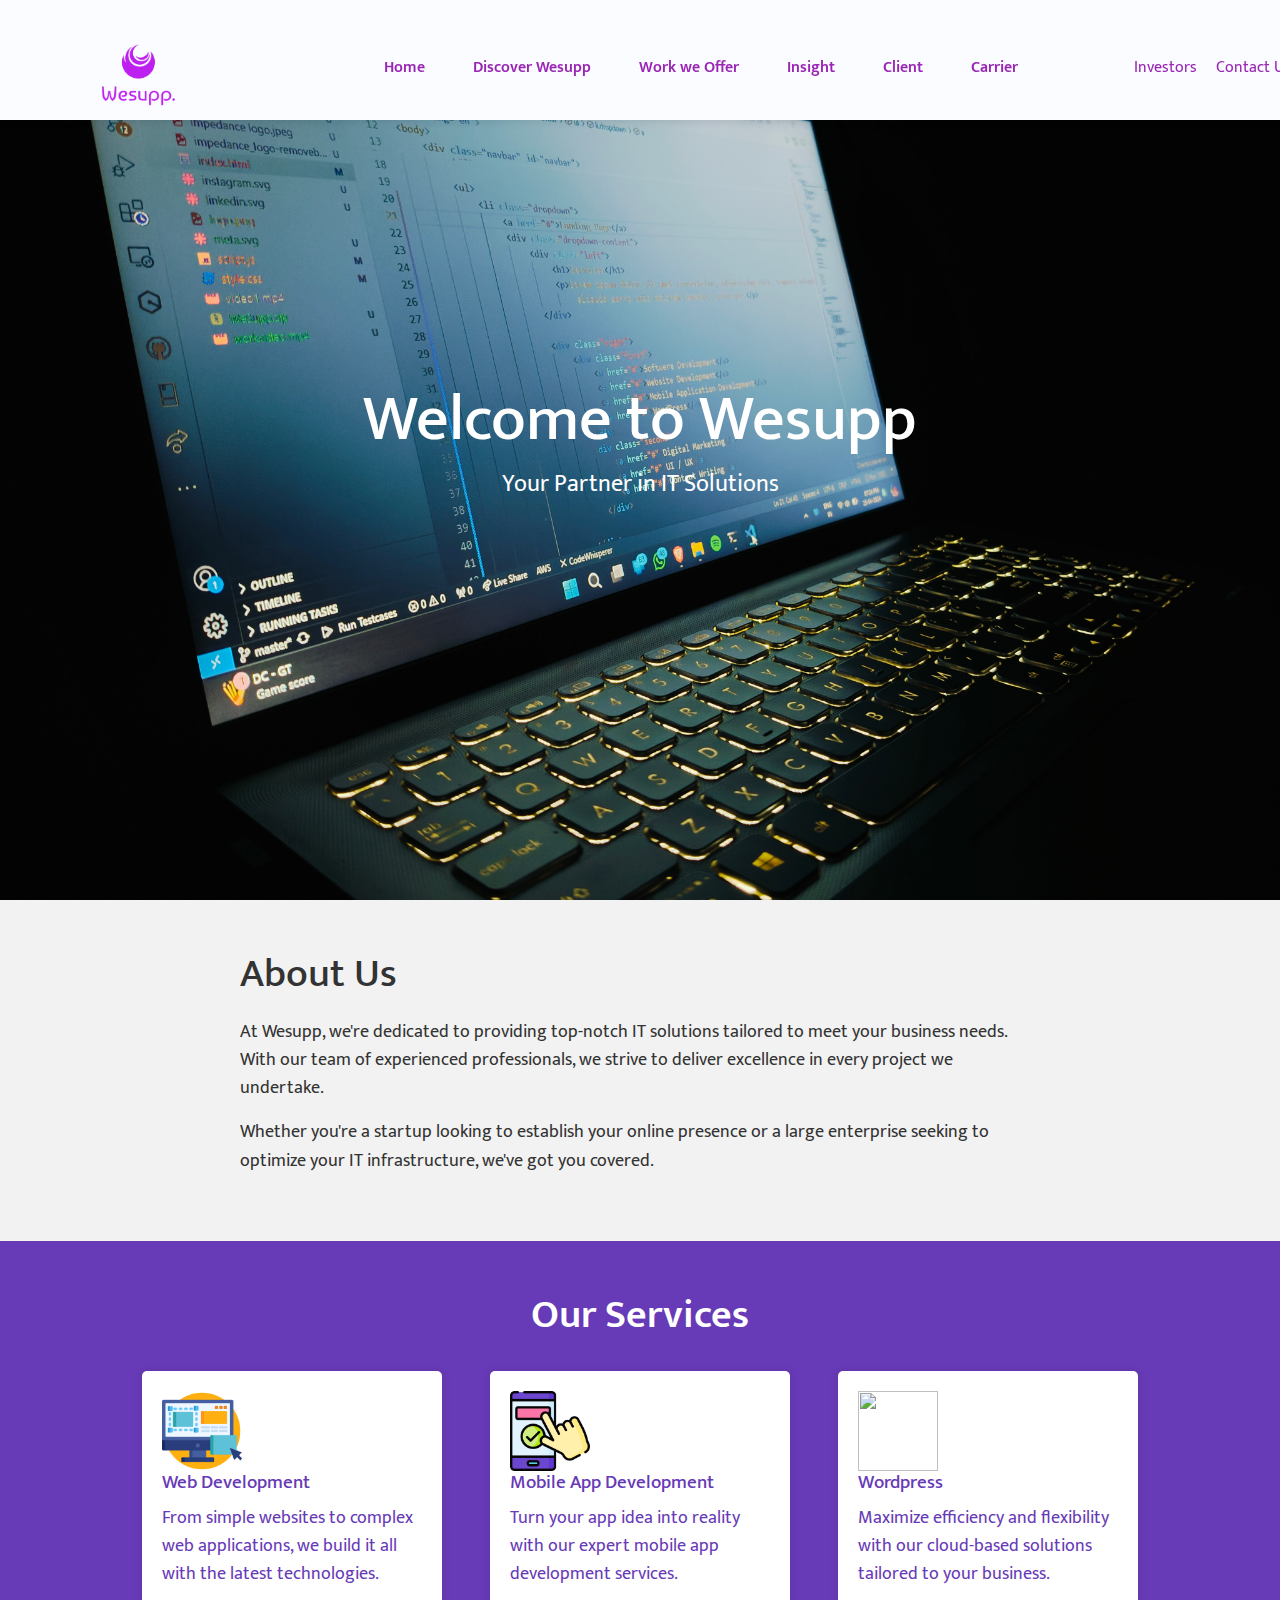
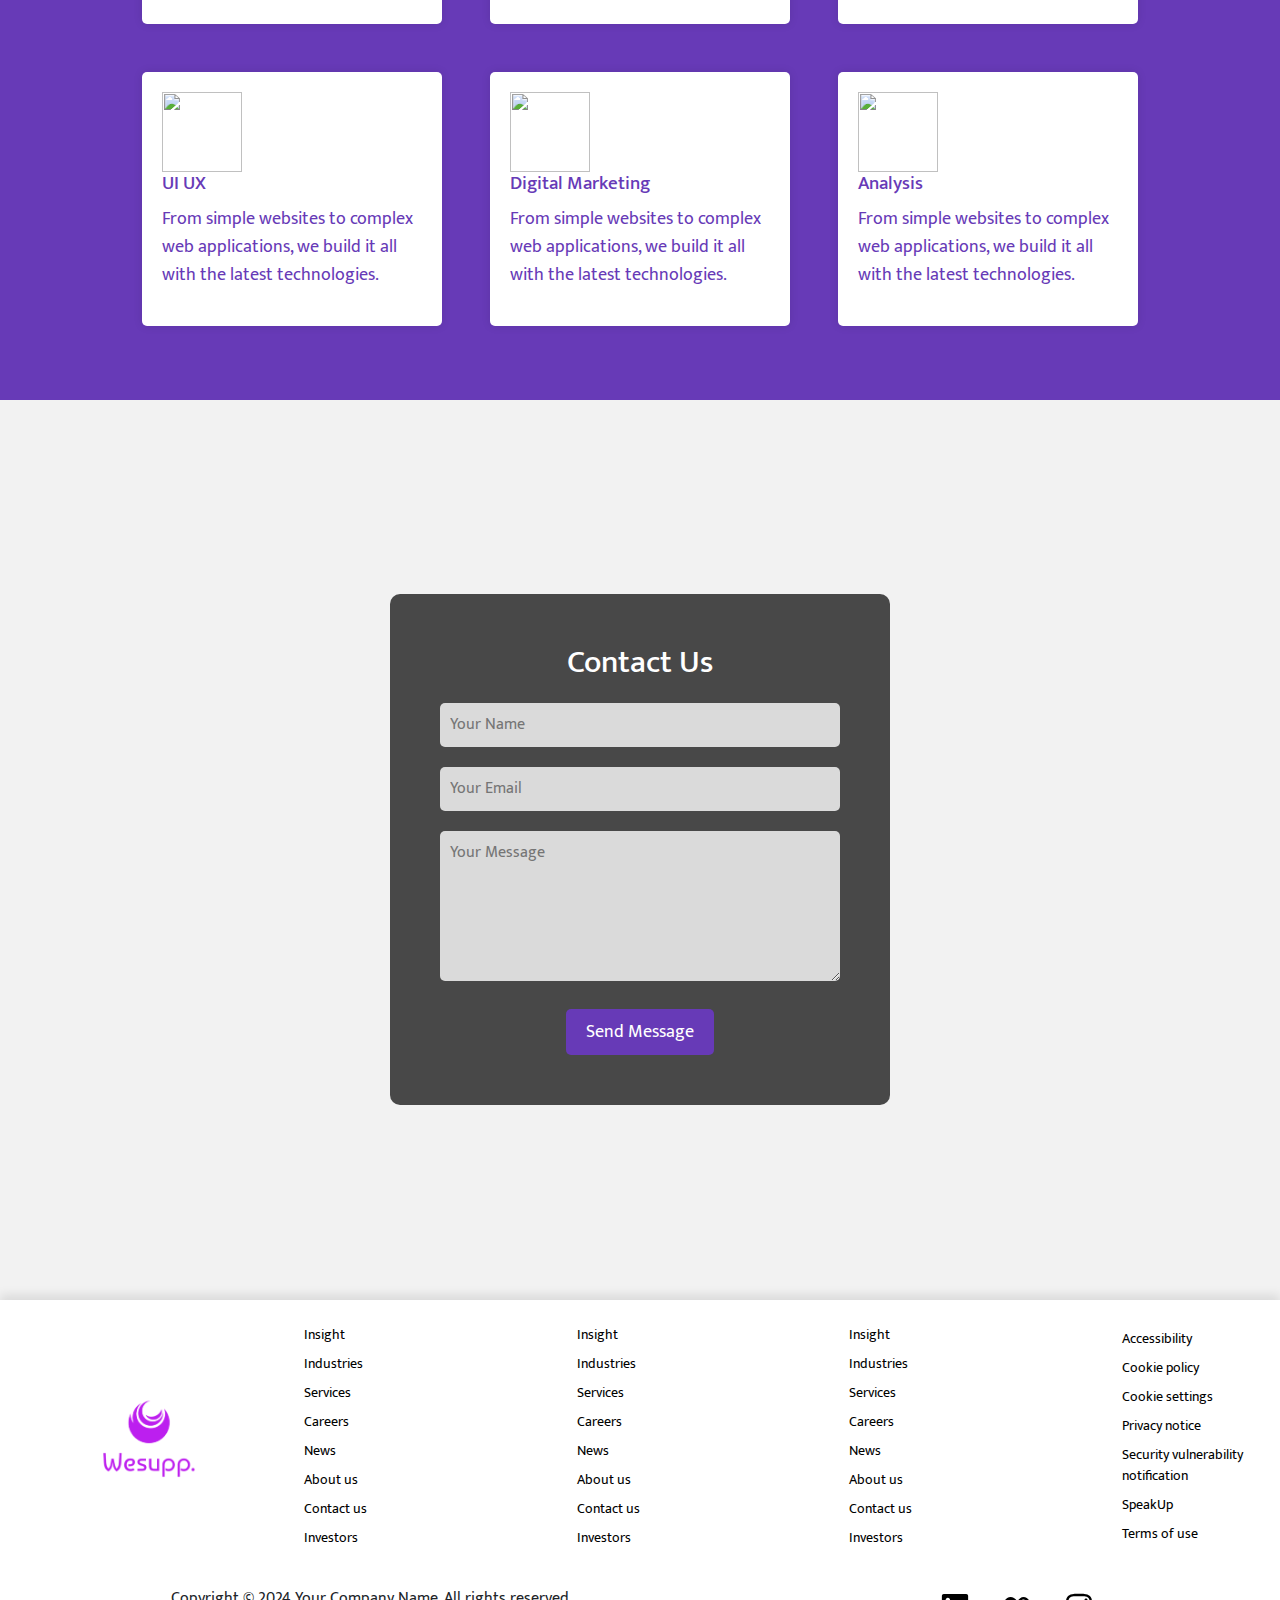
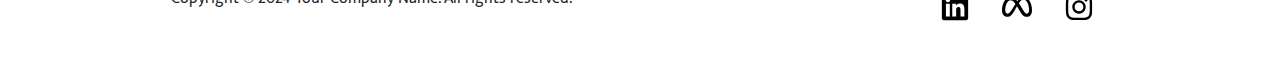
==== commit f92e2a30: "navbar full screen drop down down but need optimization" ====
--- a/index.html
+++ b/index.html
@@ -5,8 +5,9 @@
   <meta charset="UTF-8">
   <meta name="viewport" content="width=device-width, initial-scale=1.0">
   <title>Document</title>
-  <link rel="stylesheet" href="./Css/Header.css">
-  <link rel="stylesheet" href="./Css/Footer.css">
+  <link rel="stylesheet" href="./Components/Header/Header.css">
+  
+  <link rel="stylesheet" href="./Components/Footer/Footer.css">
   <link rel="stylesheet" href="./Css/Index.css">
   <link href="https://cdn.jsdelivr.net/npm/bootstrap@5.3.3/dist/css/bootstrap.min.css" rel="stylesheet"
     integrity="sha384-QWTKZyjpPEjISv5WaRU9OFeRpok6YctnYmDr5pNlyT2bRjXh0JMhjY6hW+ALEwIH" crossorigin="anonymous">
@@ -105,6 +106,7 @@
   <script src="https://cdn.jsdelivr.net/npm/bootstrap@5.3.3/dist/js/bootstrap.bundle.min.js"
     integrity="sha384-YvpcrYf0tY3lHB60NNkmXc5s9fDVZLESaAA55NDzOxhy9GkcIdslK1eN7N6jIeHz" crossorigin="anonymous">
     </script>
+    <script src="./Components/Header/Header.js"></script>
 
 </body>
 
--- a/Components/Header/Header.css
+++ b/Components/Header/Header.css
@@ -0,0 +1,524 @@
+/*=============== GOOGLE FONTS ===============*/
+@import url("https://fonts.googleapis.com/css2?family=Poppins:wght@400;500;600&display=swap");
+@import url('https://fonts.googleapis.com/css2?family=Montserrat:ital,wght@0,100..900;1,100..900&display=swap');
+/*=============== VARIABLES CSS ===============*/
+:root {
+    --header-height: 3.5rem;
+    /*========== Colors ==========*/
+    /*Color mode HSL(hue, saturation, lightness)*/
+    --first-color: hsl(220, 68%, 54%);
+    --first-color-lighten: hsl(220, 68%, 97%);
+    --title-color: hsl(220, 48%, 28%);
+    --text-color: hsl(220, 12%, 45%);
+    --body-color: hsl(220, 100%, 99%);
+    /*========== Font and typography ==========*/
+    /*.5rem = 8px | 1rem = 16px ...*/
+    --body-font: "Poppins", sans-serif;
+    --normal-font-size: .938rem;
+    --small-font-size: .813rem;
+    --smaller-font-size: .75rem;
+    /*========== Font weight ==========*/
+    --font-medium: 500;
+    --font-semi-bold: 600;
+    /*========== z index ==========*/
+    --z-tooltip: 10;
+    --z-fixed: 100;
+}
+
+@media screen and (min-width: 1024px) {
+    :root {
+        --normal-font-size: 1rem;
+        --small-font-size: .875rem;
+        --smaller-font-size: .813rem;
+    }
+}
+
+/*=============== BASE ===============*/
+
+
+body {
+    font-family: var(--body-font);
+    font-size: var(--normal-font-size);
+    background-color: var(--body-color);
+    color: var(--text-color);
+}
+
+ul {
+    list-style: none;
+    padding: 0;
+    margin: 0;
+}
+
+a {
+    text-decoration: none;
+    padding: 0;
+}
+
+/*=============== REUSABLE CSS CLASSES ===============*/
+.container {
+    max-width: 1120px;
+    margin-inline: 1.5rem;
+}
+
+/*=============== HEADER ===============*/
+.header {
+    position: fixed;
+    top: 0;
+    left: 0;
+    width: 100%;
+    box-shadow: 0 2px 8px hsla(220, 68%, 12%, 0.1);
+    background-color: hsl(220, 100%, 99%);
+    ;
+    z-index: var(--z-fixed);
+    font-family: "Montserrat", sans-serif;
+}
+
+/*=============== NAV ===============*/
+.nav {
+    height: var(--header-height);
+}
+
+.nav__data {
+    height: 100%;
+    display: flex;
+    justify-content: space-between;
+    align-items: center;
+}
+
+.nav__logo {
+    display: inline-flex;
+    align-items: center;
+    column-gap: 0.25rem;
+    color: var(--title-color);
+    font-weight: var(--font-semi-bold);
+    transition: color 0.3s;
+    margin-left: -4rem;
+    margin-right: 11rem;
+}
+
+.nav__logo img {
+    width: 80px;
+    height: auto;
+    filter: brightness(0.4) contrast(0.8) invert(1) sepia(1) saturate(7900%) hue-rotate(280deg);
+}
+
+.nav__toggle {
+    position: relative;
+    width: 32px;
+    height: 32px;
+}
+
+.nav__toggle-menu,
+.nav__toggle-close {
+    font-size: 1.25rem;
+    color: var(--title-color);
+    position: absolute;
+    display: grid;
+    place-items: center;
+    inset: 0;
+    cursor: pointer;
+    transition: opacity 0.1s, transform 0.4s;
+}
+
+.nav__toggle-close {
+    opacity: 0;
+}
+
+.nav__link {
+    position: relative;
+    text-decoration: none;
+    color: #c49696;
+    /* Change color as needed */
+}
+
+.nav__link::after {
+
+    content: '';
+    position: absolute;
+
+    bottom: 2rem;
+    left: 0;
+    width: 0;
+    height: 2px;
+    /* Border height */
+    background-color: #000;
+    /* Border color */
+    transition: width 0.3s ease;
+    /* Animation duration and timing function */
+}
+
+.nav__list a {
+    text-decoration: none;
+}
+
+
+@media screen and (max-width: 1118px) {
+    .nav__menu {
+        background-color: var(--body-color);
+        position: absolute;
+        left: 0;
+        top: 2.5rem;
+        width: 100%;
+        height: calc(100vh - 3.5rem);
+        overflow: auto;
+        padding-block: 1.5rem 4rem;
+        pointer-events: none;
+        opacity: 0;
+        transition: top 0.4s, opacity 0.3s;
+    }
+
+    .nav__menu::-webkit-scrollbar {
+        width: 0.5rem;
+    }
+
+    .nav__menu::-webkit-scrollbar-thumb {
+        background-color: hsl(220, 12%, 70%);
+    }
+}
+
+.nav__link {
+    color: var(--title-color);
+    font-weight: var(--font-semi-bold);
+    padding: 1.25rem 1.5rem;
+    display: flex;
+    justify-content: space-between;
+    align-items: center;
+    transition: background-color 0.3s;
+}
+
+.nav__link:hover {
+    background-color: var(--first-color-lighten);
+}
+
+/* Show menu */
+.show-menu {
+    opacity: 1;
+    top: 3.5rem;
+    pointer-events: initial;
+}
+
+/* Show icon */
+.show-icon .nav__toggle-menu {
+    opacity: 0;
+    transform: rotate(90deg);
+}
+
+.show-icon .nav__toggle-close {
+    opacity: 1;
+    transform: rotate(90deg);
+}
+
+.nav__list a {
+    color: #9B26B5;
+    font-size: 1rem;
+}
+
+/*=============== DROPDOWN ===============*/
+.dropdown__button {
+    cursor: pointer;
+    color: #9B26B5;
+
+}
+
+.dropdown__content,
+.dropdown__group,
+.dropdown__list {
+    display: grid;
+}
+
+
+.dropdown__container {
+    background-color: var(--first-color-lighten);
+    height: 30rem;
+    overflow: hidden;
+    transition: height 0.4s;
+    display: flex;
+}
+
+.dropdown__content {
+    row-gap: 1.75rem;
+}
+
+.dropdown__group {
+    padding-left: 2.5rem;
+    row-gap: 0.5rem;
+}
+
+.dropdown__group:first-child {
+    margin-top: 1.25rem;
+}
+
+.dropdown__group:last-child {
+    margin-bottom: 1.25rem;
+}
+
+.dropleft {
+    width: 20rem;
+    background-color: #9B26B5;
+}
+
+.dropleft h2 {
+    padding-top: 1rem;
+    padding-left: 2rem;
+    padding-right: 2rem;
+    padding-bottom: 1rem;
+    font-size: 1.6rem;
+    color: azure;
+}
+
+.dropleft p {
+    padding-left: 3rem;
+    padding-right: 2rem;
+    padding-bottom: 1rem;
+    font-size: 1rem;
+    color: azure;
+}
+
+/* Button Style */
+.button {
+    display: inline-block;
+    padding: 10px 20px;
+    border: 2px solid #333;
+    background-color: #fff;
+    color: #333;
+    text-decoration: none;
+    transition: background-color 0.3s, color 0.3s;
+    margin: 1rem;
+    margin-left: 3rem;
+}
+
+/* Hover Effect */
+.button:hover {
+    background-color: #333;
+    color: #fff;
+
+}
+
+/* Side Color Change Effect */
+.button::before {
+    content: "";
+    position: absolute;
+    top: 0;
+    left: -10px;
+    /* Adjust the distance of the side color */
+    height: 100%;
+    width: 10px;
+    background-color: #333;
+    transition: background-color 0.3s;
+}
+
+.button:hover::before {
+    background-color: #fff;
+    /* Change this to the desired color on hover */
+}
+
+.dropright {
+    display: flex;
+    margin-top: 1rem;
+    color: #9B26B5;
+}
+
+.dropright ul {
+    list-style-type: none;
+    padding: 0;
+    margin: 0 4rem;
+    /* Adjust spacing between ul tags */
+}
+
+.dropright ul+ul {
+    margin-left: 3rem;
+    /* Adjust the gap between the columns */
+
+}
+
+.dropright ul li {
+    display: block;
+    margin-bottom: 1rem;
+    font-size: 16px;
+    color: #9B26B5;
+    /* Adjust spacing between li elements */
+}
+
+.dropdown__title {
+    font-size: var(--small-font-size);
+    font-weight: var(--font-semi-bold);
+    color: var(--title-color);
+}
+
+.dropdown__list {
+    row-gap: 0.25rem;
+}
+
+.dropdown__link {
+    font-size: var(--smaller-font-size);
+    font-weight: var(--font-medium);
+    color: var(--text-color);
+    transition: color 0.3s;
+}
+
+.dropdown__link:hover {
+    color: var(--title-color);
+}
+
+.navright {
+    margin-left: auto;
+    /* Pushes the navright div to the right */
+}
+
+.navright ul {
+    list-style-type: none;
+    margin-right: -5rem;
+}
+
+.navright ul li {
+    display: inline-block;
+    margin-right: 15px;
+    color: #9B26B5;
+    /* Adjust spacing between list items */
+}
+
+.navright ul li:last-child {
+    margin-right: 0;
+    /* Remove margin from the last list item */
+}
+
+.navright ul li a {
+    color: #9B26B5;
+    text-decoration: none;
+    transition: color 0.3s;
+    font-weight: 400;
+}
+
+.navright ul li a:hover {
+    color: #0a0a08;
+    /* Change color on hover */
+}
+
+/*=============== BREAKPOINTS ===============*/
+/* For small devices */
+@media screen and (max-width: 300px) {
+    .dropdown__group {
+        padding-left: 1.5rem;
+    }
+}
+
+/* For large devices */
+@media screen and (min-width: 1118px) {
+
+    /* Nav */
+    .nav {
+        height: calc(var(--header-height) + 2rem);
+        display: flex;
+        justify-content: space-between;
+    }
+
+    .nav__toggle {
+        display: none;
+    }
+
+    .nav__list {
+        display: flex;
+        column-gap: 3rem;
+        height: 100%;
+    }
+
+    .nav li {
+        display: flex;
+    }
+
+    .nav__link {
+        padding: 0;
+    }
+
+    .nav__link:hover {
+        background-color: initial;
+    }
+
+    /* Dropdown */
+    .dropdown__button {
+        column-gap: 0.25rem;
+        pointer-events: none;
+    }
+
+    .dropdown__container {
+        height: max-content;
+        position: absolute;
+        left: 0;
+        right: 0;
+        top: 6.5rem;
+        background-color: var(--body-color);
+        box-shadow: 0 6px 8px hsla(220, 68%, 12%, 0.05);
+        pointer-events: none;
+        opacity: 0;
+        transition: top 0.4s, opacity 0.3s;
+    }
+
+    .dropdown__content {
+        grid-template-columns: repeat(4, max-content);
+        column-gap: 6rem;
+        max-width: 1120px;
+        margin-inline: auto;
+    }
+
+    .dropdown__group {
+        padding: 4rem 0;
+        align-content: baseline;
+        row-gap: 1.25rem;
+    }
+
+    .dropdown__group:first-child,
+    .dropdown__group:last-child {
+        margin: 0;
+    }
+
+    .dropdown__list {
+        row-gap: 0.75rem;
+    }
+
+    .dropdown__icon {
+        width: 60px;
+        height: 60px;
+        background-color: var(--first-color-lighten);
+        border-radius: 50%;
+        display: grid;
+        place-items: center;
+        margin-bottom: 1rem;
+    }
+
+    .dropdown__icon i {
+        font-size: 2rem;
+    }
+
+    .dropdown__title {
+        font-size: var(--normal-font-size);
+    }
+
+    .dropdown__link {
+        font-size: var(--small-font-size);
+    }
+
+    .dropdown__link:hover {
+        color: var(--first-color);
+    }
+
+    .dropdown__item {
+        cursor: pointer;
+    }
+
+    .dropdown__item:hover .dropdown__arrow {
+        transform: rotate(180deg);
+    }
+
+    .dropdown__item:hover>.dropdown__container {
+        top: 5.5rem;
+        opacity: 1;
+        pointer-events: initial;
+        cursor: initial;
+    }
+}
+
+@media screen and (min-width: 1152px) {
+    .container {
+        margin-inline: auto;
+    }
+}--- a/Components/Footer/Footer.css
+++ b/Components/Footer/Footer.css
@@ -0,0 +1,665 @@
+footer {
+    display: flex;
+    flex-wrap: wrap;
+    justify-content: space-between;
+    align-items: flex-start;
+    background-color: #ffffff;  
+    padding: 2rem;
+    box-shadow: 0px -5px 10px rgba(0, 0, 0, 0.1);
+}
+
+.footer_left{
+    width: 30%;
+}
+.footer_left img {
+    width: 100px;
+    height: auto;
+    margin-left: 4rem;
+    margin-top: 4rem;
+    filter: brightness(0.4) contrast(0.8) invert(1) sepia(1) saturate(7900%) hue-rotate(280deg);
+}
+
+.footer_container {
+    width: 70%;
+    display: flex;
+    flex-wrap: wrap;
+    justify-content: space-between;
+    margin-left: 10rem;
+    margin-top: 30rem;
+
+
+}
+
+.footer_column {
+    margin-top: -12rem;
+    margin-left: 5rem;
+    width: calc(15%);
+    margin-bottom: 20px; 
+
+}
+
+
+.footer_column li {
+    width: 20vh;
+    margin-left: 0rem;
+    margin: 0 auto;
+    display: flex;
+    flex-wrap: wrap;
+    justify-content: start;
+    
+
+}
+
+.footer_column li a {
+    text-decoration: none;
+    color: #000000;
+    transition: color 0.3s;
+    margin-bottom: 0.5rem;
+
+}
+
+.footer_column li a:hover {
+    color: #007bff;
+    /* Bright color on hover */
+    transition: background-color 0.3s, color 0.3s;
+}
+
+.footer_container {
+    width: 100%;
+    margin-top: 2rem;
+    display: flex;
+    flex-wrap: wrap;
+    align-items: center;
+
+}
+
+.footer_copywright {
+    width: 100%;
+    display: flex;
+    flex-wrap: wrap;
+    align-items: center;
+    justify-content: center;
+
+}
+
+.footer_copywright p {
+    margin-right: 40rem;
+    text-align: left;
+}
+
+.footer_copywright img {
+    width: 30px;
+    height: 30px;
+    margin: 1rem;
+
+}
+
+@media screen and (max-width: 1288px) {
+
+    .footer_left img {
+        width: 100px;
+        /* Adjust the logo size as needed */
+        height: auto;
+        margin-left: 4rem;
+        margin-top: 4rem;
+        filter: brightness(0.4) contrast(0.8) invert(1) sepia(1) saturate(7900%) hue-rotate(280deg);
+    }
+
+    .footer_column li a {
+        font-size: 14px;
+
+    }
+
+    .footer_copywright p {
+        margin-right: 22rem;
+        text-align: left;
+    }
+
+}
+
+@media screen and (max-width: 1024px) {
+    .footer_container {
+        display: flex;
+        flex-wrap: wrap;
+        justify-content: center;
+        margin-left: 5rem;
+        margin-top: 10rem;
+    }
+
+    .footer_column {
+        margin-left: 1rem;
+        width: calc(35%);
+        margin-bottom: 20rem;
+        margin-top: -18rem;
+
+    }
+
+    .footer_copywright {
+        width: 100%;
+        display: flex;
+        flex-wrap: wrap;
+        align-items: center;
+        justify-content: start;
+        margin-top: -20rem;
+
+
+    }
+
+    .footer_copywright p {
+        margin-right: 22rem;
+        text-align: left;
+
+    }
+
+}
+
+
+@media screen and (max-width: 990px) {
+
+    .footer_left img {
+        width: 80px;
+        height: auto;
+        margin-left: 3rem;
+
+    }
+
+    .footer_container {
+        display: flex;
+        flex-wrap: wrap;
+        justify-content: center;
+        margin-left: 5rem;
+        margin-top: 10rem;
+
+    }
+
+    .footer_column {
+        margin-left: 1rem;
+        width: calc(35%);
+        margin-bottom: 20rem;
+        margin-top: -18rem;
+
+    }
+
+    .footer_column li {
+        margin-left: 0rem;
+        margin: 0 auto;
+    }
+
+
+    .footer_copywright {
+        width: 100%;
+        display: flex;
+        flex-wrap: wrap;
+        align-items: center;
+        justify-content: center;
+        margin-top: -20rem;
+
+
+    }
+
+    .footer_copywright p {
+        margin-left: 1rem;
+        margin-right: 0rem;
+        text-align: left;
+
+    }
+
+}
+
+
+@media screen and (max-width: 816px) {
+
+    .footer_left img {
+        width: 60px;
+        height: auto;
+        margin-left: 2rem;
+        margin-right: 3rem;
+
+    }
+
+    .footer_container {
+        display: flex;
+        flex-wrap: wrap;
+        justify-content: center;
+        margin-left: 5rem;
+        margin-top: 10rem;
+
+    }
+
+    .footer_column {
+        margin-left: 1rem;
+        width: calc(35%);
+        margin-bottom: 20rem;
+        margin-top: -18rem;
+
+    }
+
+
+    .footer_column li {
+        margin-left: 0rem;
+        margin: 0 auto;
+    }
+
+    .footer_copywright {
+        width: 100%;
+        display: flex;
+        flex-wrap: wrap;
+        align-items: center;
+        justify-content: center;
+        margin-top: -20rem;
+
+
+    }
+
+    .footer_copywright p {
+        margin-left: 1rem;
+        margin-right: 0rem;
+        text-align: left;
+
+    }
+
+    .footer_container img {
+        width: 25px;
+        height: 25px;
+        margin: 1rem;
+    }
+
+}
+
+@media screen and (max-width: 664px) {
+    footer {
+        display: flex;
+        flex-wrap: wrap;
+        justify-content: space-between;
+        align-items: flex-start;
+        background-color: #ffffff;
+        padding: 2rem;
+    }
+
+    .footer_left img {
+        width: 60px;
+        height: auto;
+        margin-left: 2rem;
+        margin-top: 4rem;
+        margin-right: 4rem;
+        filter: brightness(0.4) contrast(0.8) invert(1) sepia(1) saturate(7900%) hue-rotate(280deg);
+    }
+
+    .footer_container {
+        display: flex;
+        flex-wrap: wrap;
+        justify-content: center;
+        margin-left: 5rem;
+        margin-top: 10rem;
+
+    }
+
+    .footer_column {
+        margin-left: 1rem;
+        width: calc(35%);
+        margin-bottom: 20rem;
+        margin-top: -18rem;
+
+    }
+
+
+    .footer_column li {
+        margin-left: 0rem;
+        margin: 0 auto;
+    }
+
+
+    .footer_copywright {
+        width: 100%;
+        display: flex;
+        flex-wrap: wrap;
+        align-items: center;
+        justify-content: center;
+        margin-top: -20rem;
+
+
+    }
+
+    .footer_copywright p {
+        margin-left: 1rem;
+        margin-right: 0rem;
+        text-align: left;
+
+    }
+
+    .footer_container img {
+        width: 25px;
+        height: 25px;
+        margin: 1rem;
+    }
+
+
+
+}
+
+@media screen and (max-width: 580px) {
+
+    footer {
+        display: flex;
+        flex-direction: column;
+        background-color: #ffffff;
+        padding: 2rem;
+        align-items: center;
+
+    }
+
+    .footer_left img {
+        width: 90px;
+        height: auto;
+        margin-left: -17rem;
+        margin-top: 1rem;
+        margin-right: 4rem;
+        filter: brightness(0.4) contrast(0.8) invert(1) sepia(1) saturate(7900%) hue-rotate(280deg);
+    }
+
+    .footer_container {
+        display: flex;
+        flex-wrap: wrap;
+        justify-content: center;
+        margin-left: 5rem;
+        margin-top: 12rem;
+
+    }
+
+    .footer_column {
+        margin-left: 1rem;
+        width: calc(35%);
+        margin-bottom: 20rem;
+        margin-top: -18rem;
+
+    }
+
+
+    .footer_column li {
+        margin-left: 0rem;
+        margin: 0 auto;
+    }
+
+    .footer_copywright {
+        width: 100%;
+        display: flex;
+        flex-wrap: wrap;
+        align-items: center;
+        justify-content: center;
+        margin-top: -20rem;
+
+
+    }
+
+    .footer_copywright p {
+        margin-left: 1rem;
+        margin-right: 0rem;
+        text-align: left;
+
+    }
+
+    .footer_container img {
+        width: 25px;
+        height: 25px;
+        margin: 1rem;
+    }
+
+
+}
+
+@media screen and (max-width: 482px) {
+    .footer_left img {
+        width: 80px;
+        height: auto;
+        margin-left: -13rem;
+        margin-top: 0.5rem;
+        margin-right: 4rem;
+        filter: brightness(0.4) contrast(0.8) invert(1) sepia(1) saturate(7900%) hue-rotate(280deg);
+    }
+
+    .footer_copywright {
+        width: 100%;
+        display: flex;
+        flex-wrap: wrap;
+        align-items: center;
+        justify-content: center;
+        margin-top: -20rem;
+
+
+    }
+
+    .footer_copywright p {
+        margin-left: 1rem;
+        margin-right: 0rem;
+        text-align: left;
+
+    }
+
+    .footer_container img {
+        width: 25px;
+        height: 25px;
+        margin: 1rem;
+    }
+
+
+}
+
+@media screen and (max-width: 390px) {
+    .footer_left img {
+        width: 70px;
+        /* Adjust the logo size as needed */
+        height: auto;
+        margin-left: -12rem;
+        margin-top: 1rem;
+        margin-right: 2rem;
+        filter: brightness(0.4) contrast(0.8) invert(1) sepia(1) saturate(7900%) hue-rotate(280deg);
+    }
+
+    .footer_container {
+        display: flex;
+        flex-wrap: wrap;
+        justify-content: center;
+        margin-left: 5rem;
+        margin-top: 13rem;
+
+    }
+
+    .footer_column {
+        margin-left: 1rem;
+        width: calc(35%);
+        margin-bottom: 20rem;
+        margin-top: -18rem;
+
+    }
+
+
+    .footer_column li {
+        margin-left: 0rem;
+        margin: 0 auto;
+    }
+
+    .footer_container p {
+        margin-right: 2rem;
+        font-size: 10px;
+
+    }
+
+    .footer_container img {
+        width: 12px;
+        /* Adjust social media icon size as needed */
+        height: 12px;
+        margin: 0.5rem;
+
+    }
+
+    .footer_copywright {
+        width: 100%;
+        display: flex;
+        flex-wrap: wrap;
+        align-items: center;
+        justify-content: center;
+        margin-top: -20rem;
+        
+
+    }
+
+    .footer_copywright p {
+        margin-left: 1rem;
+        margin-right: 0rem;
+        text-align: left;
+       
+    }
+
+    .footer_container img {
+        width: 25px;
+        height: 25px;
+        margin: 1rem;
+    }
+
+
+}
+
+@media screen and (max-width: 360px) {
+
+    .footer_left img {
+        width: 60px;
+        height: auto;
+        margin-top: -1rem;
+        margin-right: 0rem;
+        margin-left: -170px;
+        filter: brightness(0.4) contrast(0.8) invert(1) sepia(1) saturate(7900%) hue-rotate(280deg);
+    }
+
+    .footer_container {
+        display: flex;
+        flex-wrap: wrap;
+        justify-content: center;
+        margin-left: 0.8rem;
+        margin-top: 15rem;
+        
+
+    }
+
+    .footer_column {
+        margin-left: 1rem;
+        width: calc(30%);
+        margin-bottom: 20rem;
+        margin-top: -18rem;
+
+    }
+
+
+    .footer_column li {
+        margin-left: 0rem;
+        margin: 0 auto;
+    }
+
+    .footer_column li a {
+        font-size: 12px;
+        
+    }
+
+
+    .footer_copywright {
+        /* width: 100%; */
+        display: flex;
+        flex-wrap: wrap;
+        align-items: center;
+        justify-content: center;
+        margin-top: -20rem;
+        
+
+    }
+
+    .footer_copywright p {
+        margin-left: 1rem;
+        margin-right: 0rem;
+        text-align: left;
+       
+    }
+
+    .footer_container img {
+        width: 25px;
+        height: 25px;
+        margin: 1rem;
+    }
+
+
+}
+
+
+@media screen and (max-width: 300px) {
+
+    .footer_left img {
+        width: 50px;
+        /* Adjust the logo size as needed */
+        height: auto;
+        margin-left: -10rem;
+        margin-top: 1rem;
+        margin-right: 4rem;
+        filter: brightness(0.4) contrast(0.8) invert(1) sepia(1) saturate(7900%) hue-rotate(280deg);
+    }
+
+    .footer_container {
+        display: flex;
+        flex-wrap: wrap;
+        justify-content: center;
+        margin-left: 5rem;
+        margin-top: 14rem;
+
+    }
+
+    .footer_column {
+        margin-left: 1rem;
+        width: calc(35%);
+        margin-bottom: 20rem;
+        margin-top: -18rem;
+    }
+
+    .footer_column li {
+        margin-left: 0rem;
+        margin: 0 auto;
+    }
+
+
+    .footer_copywright {
+        width: 100%;
+        display: flex;
+        flex-wrap: wrap;
+        align-items: center;
+        justify-content: center;
+        margin-top: -20rem;
+
+    }
+
+    .footer_copywright p {
+        margin-left: 1rem;
+        margin-right: 0rem;
+        text-align: left;
+
+    }
+
+    .footer_container img {
+        width: 25px;
+        height: 25px;
+        margin: 1rem;
+    }
+
+
+}
+
+
+@media screen and (max-width: 242px) {
+    .footer_left img {
+        width: 50px;
+        /* Adjust the logo size as needed */
+        height: auto;
+        margin-left: -6rem;
+        margin-top: -3rem;
+        margin-right: 4rem;
+        filter: brightness(0.4) contrast(0.8) invert(1) sepia(1) saturate(7900%) hue-rotate(280deg);
+    }
+
+
+
+}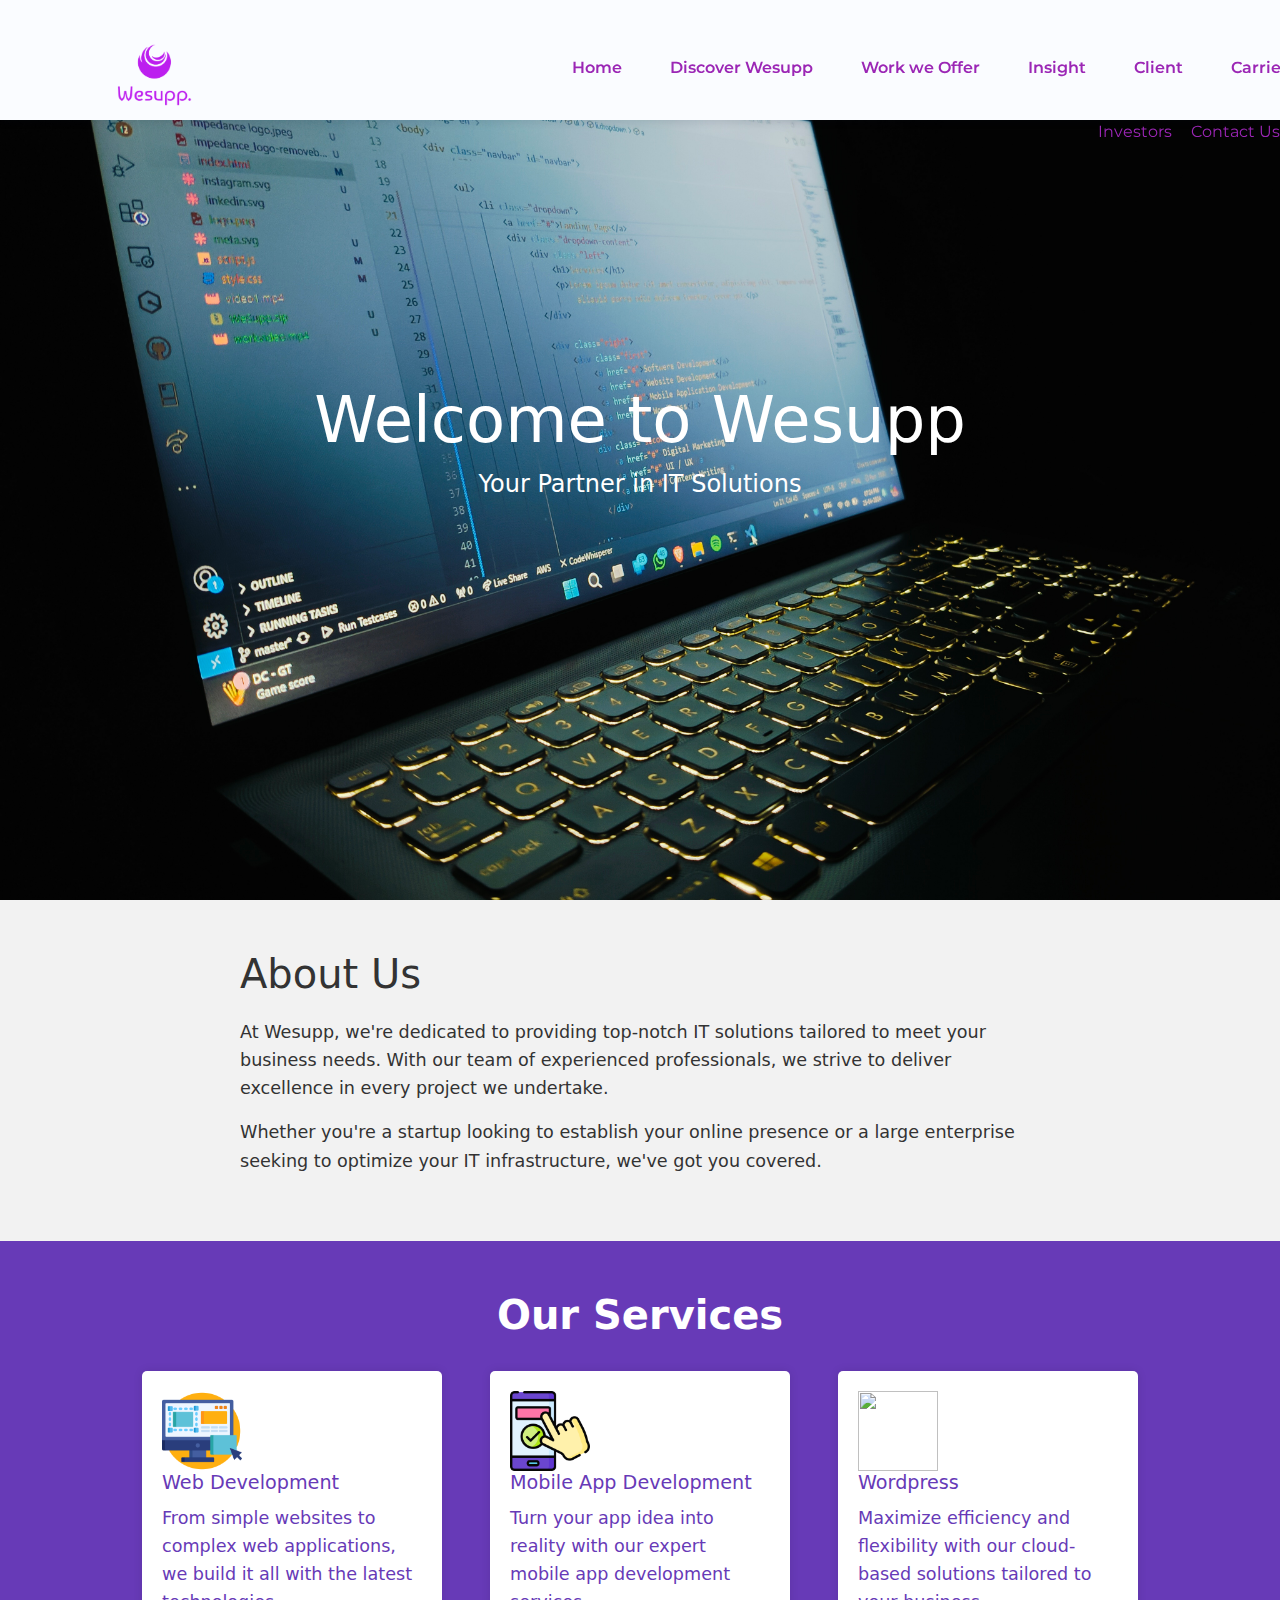
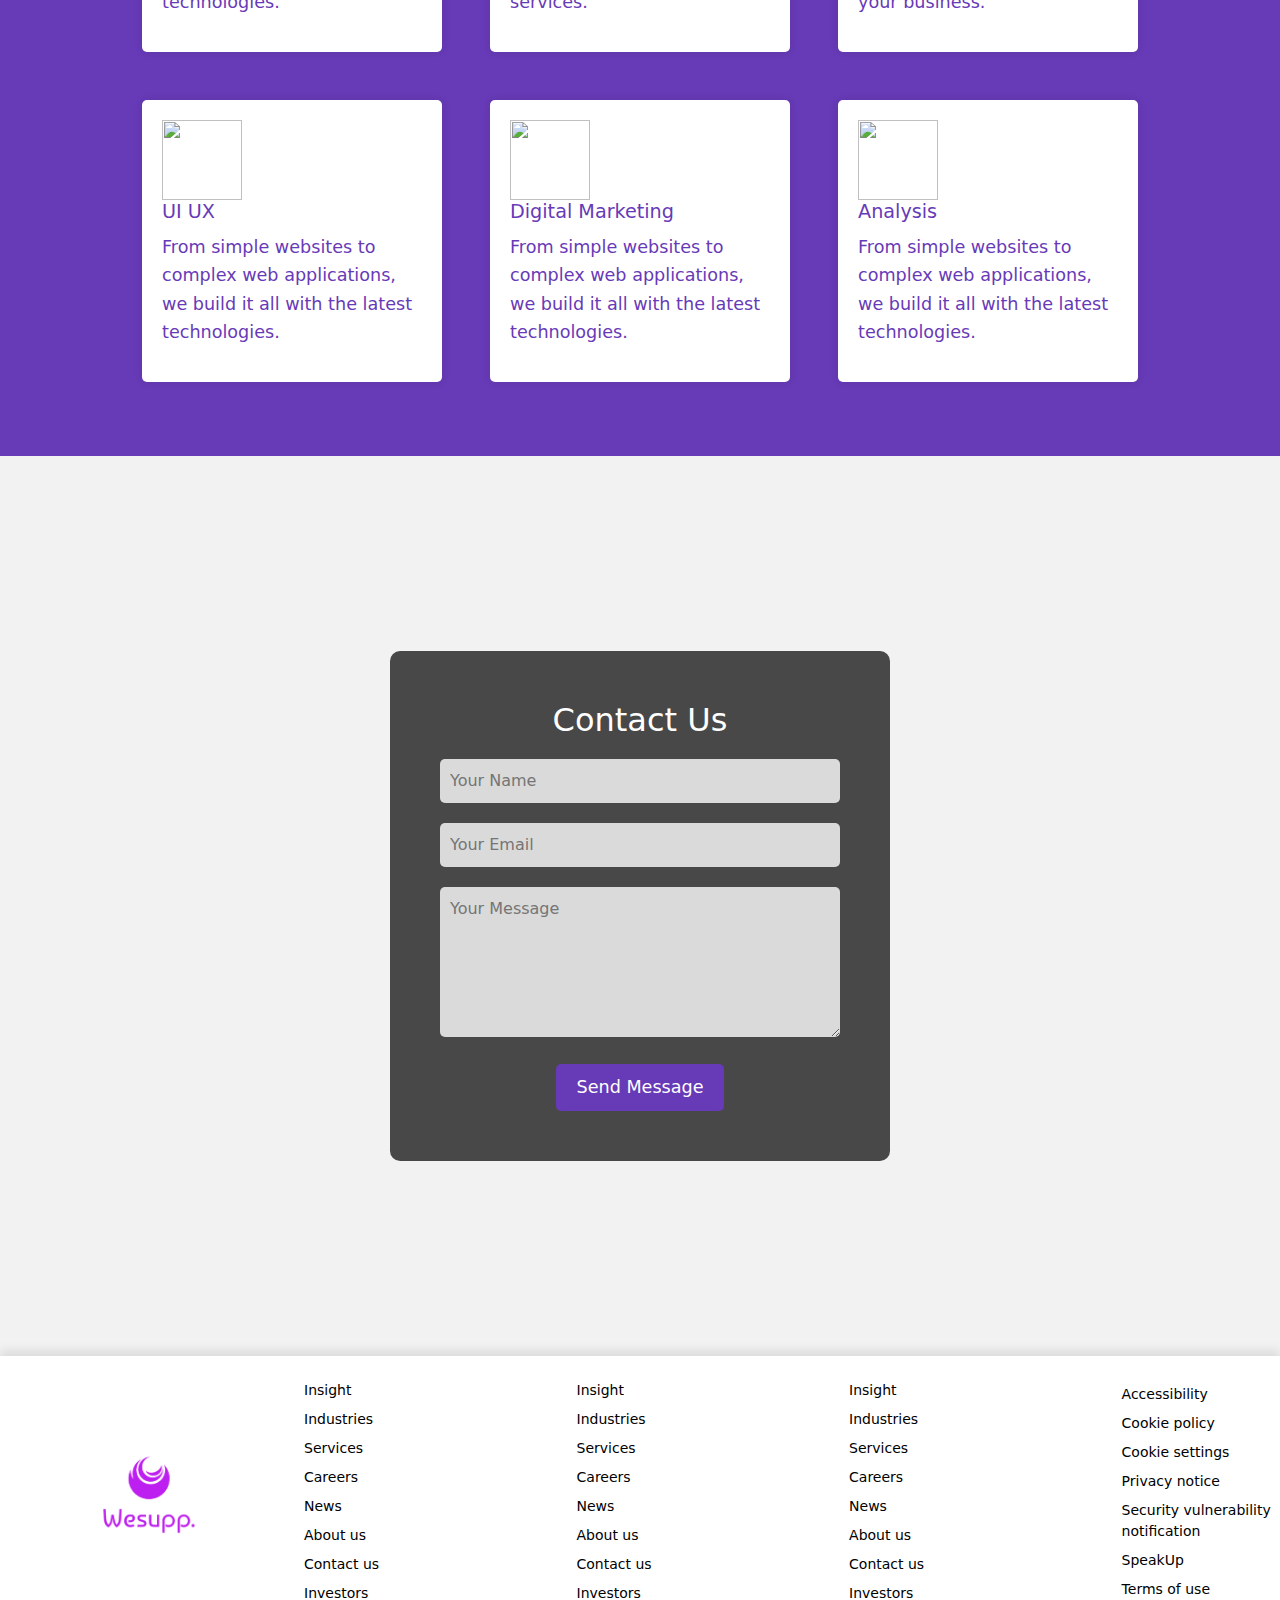
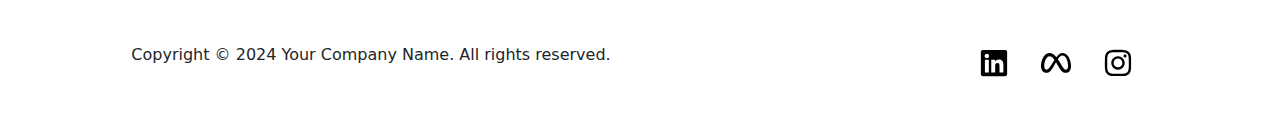
==== commit d2c63848: "navbar issue fixed" ====
--- a/index.html
+++ b/index.html
@@ -6,7 +6,7 @@
   <meta name="viewport" content="width=device-width, initial-scale=1.0">
   <title>Document</title>
   <link rel="stylesheet" href="./Components/Header/Header.css">
-  
+
   <link rel="stylesheet" href="./Components/Footer/Footer.css">
   <link rel="stylesheet" href="./Css/Index.css">
   <link href="https://cdn.jsdelivr.net/npm/bootstrap@5.3.3/dist/css/bootstrap.min.css" rel="stylesheet"
@@ -21,17 +21,17 @@
 
   <!-- maincode -->
 
-  <div class="home-page">
-    <header class="hero-section">
-      <div class="hero-content">
+  <div class="Home_home-page">
+    <header class="Home_hero-section">
+      <div class="Home_hero-content">
         <h1>Welcome to Wesupp</h1>
         <p>Your Partner in IT Solutions</p>
         <!-- <button>Contact Us</button>  -->
       </div>
     </header>
 
-    <section class="about-section">
-      <div class="about-content">
+    <section class="Home_about-section">
+      <div class="Home_about-content">
         <h2>About Us</h2>
         <p>
           At Wesupp, we're dedicated to providing top-notch IT solutions tailored to meet your business needs.
@@ -44,36 +44,36 @@
       </div>
     </section>
 
-    <section class="services-section">
+    <section class="Home_services-section">
       <h2>Our Services</h2>
-      <div class="services-content">
+      <div class="Home_services-content">
 
-        <div class="service-card">
+        <div class="Home_service-card">
           <img src='./Imgs/webdev.png' alt="" />
           <h3>Web Development</h3>
           <p>From simple websites to complex web applications, we build it all with the latest technologies.</p>
         </div>
-        <div class="service-card">
+        <div class="Home_service-card">
           <img src='./Imgs/appdev.png' alt="" />
           <h3>Mobile App Development</h3>
           <p>Turn your app idea into reality with our expert mobile app development services.</p>
         </div>
-        <div class="service-card">
+        <div class="Home_service-card">
           <img src={wordpress} alt="" />
           <h3>Wordpress</h3>
           <p>Maximize efficiency and flexibility with our cloud-based solutions tailored to your business.</p>
         </div>
-        <div class="service-card">
+        <div class="Home_service-card">
           <img src={uiux} alt="" />
           <h3>UI UX</h3>
           <p>From simple websites to complex web applications, we build it all with the latest technologies.</p>
         </div>
-        <div class="service-card">
+        <div class="Home_service-card">
           <img src={digitalmarket} alt="" />
           <h3>Digital Marketing</h3>
           <p>From simple websites to complex web applications, we build it all with the latest technologies.</p>
         </div>
-        <div class="service-card">
+        <div class="Home_service-card">
           <img src={datana} alt="" />
           <h3>Analysis</h3>
           <p>From simple websites to complex web applications, we build it all with the latest technologies.</p>
@@ -82,8 +82,8 @@
       </div>
     </section>
 
-    <div class="contact-container">
-      <div class="contact-form">
+    <div class="Home_contact-container">
+      <div class="Home_contact-form">
         <h2>Contact Us</h2>
         <form>
           <input type="text" placeholder="Your Name" />
@@ -106,7 +106,7 @@
   <script src="https://cdn.jsdelivr.net/npm/bootstrap@5.3.3/dist/js/bootstrap.bundle.min.js"
     integrity="sha384-YvpcrYf0tY3lHB60NNkmXc5s9fDVZLESaAA55NDzOxhy9GkcIdslK1eN7N6jIeHz" crossorigin="anonymous">
     </script>
-    <script src="./Components/Header/Header.js"></script>
+  <script src="./Components/Header/Header.js"></script>
 
 </body>
 
--- a/Components/Header/Header.css
+++ b/Components/Header/Header.css
@@ -2,6 +2,12 @@
 @import url("https://fonts.googleapis.com/css2?family=Poppins:wght@400;500;600&display=swap");
 @import url('https://fonts.googleapis.com/css2?family=Montserrat:ital,wght@0,100..900;1,100..900&display=swap');
 /*=============== VARIABLES CSS ===============*/
+
+*{
+    margin: 0;
+    padding: 0;
+} 
+
 :root {
     --header-height: 3.5rem;
     /*========== Colors ==========*/
@@ -11,8 +17,6 @@
     --title-color: hsl(220, 48%, 28%);
     --text-color: hsl(220, 12%, 45%);
     --body-color: hsl(220, 100%, 99%);
-    /*========== Font and typography ==========*/
-    /*.5rem = 8px | 1rem = 16px ...*/
     --body-font: "Poppins", sans-serif;
     --normal-font-size: .938rem;
     --small-font-size: .813rem;
@@ -92,8 +96,8 @@
     color: var(--title-color);
     font-weight: var(--font-semi-bold);
     transition: color 0.3s;
-    margin-left: -4rem;
-    margin-right: 11rem;
+    margin-left: -3rem;
+    margin-right: 8rem;
 }
 
 .nav__logo img {
@@ -128,14 +132,12 @@
     position: relative;
     text-decoration: none;
     color: #c49696;
-    /* Change color as needed */
+ 
 }
 
 .nav__link::after {
-
     content: '';
     position: absolute;
-
     bottom: 2rem;
     left: 0;
     width: 0;
@@ -144,7 +146,7 @@
     background-color: #000;
     /* Border color */
     transition: width 0.3s ease;
-    /* Animation duration and timing function */
+   
 }
 
 .nav__list a {
--- a/Css/Index.css
+++ b/Css/Index.css
@@ -4,150 +4,154 @@
 
 @import url('https://fonts.googleapis.com/css2?family=Mukta:wght@200;300;400;500;600;700;800&display=swap');
 
-
-* {
-    margin: 0;
-    padding: 0;
-    font-family: "Mukta", sans-serif;
-
-}
-
-/* HomePage.css */
-
-
+*{
+  margin: 0;
+  padding: 0;
+} 
 
 /* Page structure */
-.home-page {
-    background-color: #f2f2f2;
-    color: #333;
+.Home_home-page {
+  background-color: #f2f2f2;
+  color: #333;
 }
 
 /* Hero section */
-.hero-section {
-    background-image: url('/Imgs/IMG20240425192454.jpg');
-    background-size: cover;
-    background-position: center;
-    height: 100vh;
-    display: flex;
-    justify-content: center;
-    align-items: center;
-    color: #fff;
-    text-align: center;
-}
-
-.hero-content h1 {
-    font-size: 4em;
-    
-}
-
-.hero-content p {
-    font-size: 1.5em;
-}
+.Home_hero-section {
+  background-image: url('/Imgs/IMG20240425192454.jpg');
+  background-size: cover;
+  background-position: center;
+  height: 100vh;
+  display: flex;
+  justify-content: center;
+  align-items: center;
+  color: #fff;
+  text-align: center;
+}
+
+.Home_hero-content h1 {
+  font-size: 4em;
+
+}
+
+.Home_hero-content p {
+  font-size: 1.5em;
+}
+
 button {
-    background-color: #673ab7;
-    color: #fff;
-    border: none;
-    padding: 10px 20px;
-    font-size: 1.1em;
-    border-radius: 5px;
-    cursor: pointer;
-    transition: all 0.3s ease; /* Apply transition to all properties */
+  background-color: #673ab7;
+  color: #fff;
+  border: none;
+  padding: 10px 20px;
+  font-size: 1.1em;
+  border-radius: 5px;
+  cursor: pointer;
+  transition: all 0.3s ease;
+  /* Apply transition to all properties */
+}
+
+/* Add hover effect */
+button:hover {
+  background-color: #5a2d91;
+  /* Change background color on hover */
+  transform: scale(1.1);
+  /* Increase size on hover */
+}
+
+/* About section */
+.Home_about-section {
+  padding: 50px;
+}
+
+.Home_about-content {
+  max-width: 800px;
+  margin: 0 auto;
+}
+
+.Home_about-content h2 {
+  font-size: 2.5em;
+  margin-bottom: 20px;
+}
+
+.Home_about-content p {
+  font-size: 1.1em;
+  line-height: 1.6;
+}
+
+/* Services section */
+.Home_services-section {
+  background-color: #673ab7;
+  color: #fff;
+  padding: 50px 0;
+}
+
+.Home_services-section h2 {
+  text-align: center;
+  font-size: 2.5rem;
+  font-weight: 600;
+
+}
+
+
+
+.Home_services-content {
+  max-width: 1200px;
+  margin: 0 auto;
+  display: flex;
+  flex-wrap: wrap;
+  justify-content: center;
+}
+
+.Home_service-card {
+  background-color: #fff;
+  border-radius: 5px;
+  padding: 20px;
+  margin: 1.5rem;
+  width: 300px;
+  box-shadow: 0 0 10px rgba(0, 0, 0, 0.1);
+  cursor: pointer;
+  transition: transform 0.3s ease;
+  /* Apply transition for smooth scaling */
+  animation: cardHover 0.3s ease forwards;
+  /* Apply animation to card */
+}
+
+/* Define animation */
+@keyframes cardHover {
+  from {
+    transform: scale(1);
+    /* Initial size */
   }
-  
-  /* Add hover effect */
-  button:hover {
-    background-color: #5a2d91; /* Change background color on hover */
-    transform: scale(1.1); /* Increase size on hover */
+
+  to {
+    transform: scale(1.05);
+    /* Increased size on hover */
   }
-
-/* About section */
-.about-section {
-    padding: 50px;
-}
-
-.about-content {
-    max-width: 800px;
-    margin: 0 auto;
-}
-
-.about-content h2 {
-    font-size: 2.5em;
-    margin-bottom: 20px;
-}
-
-.about-content p {
-    font-size: 1.1em;
-    line-height: 1.6;
-}
-
-/* Services section */
-.services-section {
-    background-color: #673ab7;
-    color: #fff;
-    padding: 50px 0;
-}
-
-.services-section  h2{
-   text-align: center;
-   font-size: 2.5rem;
-   font-weight: 600;
-
-}
-
-
-
-.services-content {
-    max-width: 1200px;
-    margin: 0 auto;
-    display: flex;
-    flex-wrap: wrap;
-    justify-content: center;
-}
-
-.service-card {
-    background-color: #fff;
-    border-radius: 5px;
-    padding: 20px;
-    margin: 1.5rem;
-    width: 300px;
-    box-shadow: 0 0 10px rgba(0, 0, 0, 0.1);
-    cursor: pointer;
-    transition: transform 0.3s ease; /* Apply transition for smooth scaling */
-    animation: cardHover 0.3s ease forwards; /* Apply animation to card */
-  }
-  
-  /* Define animation */
-  @keyframes cardHover {
-    from {
-      transform: scale(1); /* Initial size */
-    }
-    to {
-      transform: scale(1.05); /* Increased size on hover */
-    }
-  }
-  
-  /* Service card hover effect */
-  .service-card:hover {
-    animation: none; /* Disable animation on hover */
-    transform: scale(1.1); /* Increase size on hover */
-  }
-
-.service-card img{
-    
-    width: 80px;
-    height: 80px;
-}
-
-.service-card h3 {
-    font-size: 1.2em;
-    margin-bottom: 10px;
-    color: #673ab7;
-}
-
-.service-card p {
-    font-size: 1.1em;
-    line-height: 1.6;
-    color: #673ab7;
+}
+
+/* Service card hover effect */
+.Home_service-card:hover {
+  animation: none;
+  /* Disable animation on hover */
+  transform: scale(1.1);
+  /* Increase size on hover */
+}
+
+.Home_service-card img {
+
+  width: 80px;
+  height: 80px;
+}
+
+.Home_service-card h3 {
+  font-size: 1.2em;
+  margin-bottom: 10px;
+  color: #673ab7;
+}
+
+.Home_service-card p {
+  font-size: 1.1em;
+  line-height: 1.6;
+  color: #673ab7;
 }
 
 /* Contact section */
@@ -155,59 +159,58 @@
 
 /* Global styles */
 
-  /* Contact page container */
-  .contact-container {
-    
-    background-size: cover;
-    background-position: center;
-    height: 100vh;
-    display: flex;
-    justify-content: center;
-    align-items: center;
-    color: #fff;
-    text-align: center;
-  }
-  
-  /* Contact form */
-  .contact-form {
-    background-color: rgba(0, 0, 0, 0.7);
-    padding: 50px;
-    border-radius: 10px;
-    max-width: 500px;
-    width: 100%;
-  }
-  
-  .contact-form h2 {
-    margin-bottom: 20px;
-  }
-  
-  .contact-form input,
-  .contact-form textarea {
-    width: 100%;
-    padding: 10px;
-    margin-bottom: 20px;
-    border: none;
-    border-radius: 5px;
-    background-color: rgba(255, 255, 255, 0.8);
-    color: #333;
-  }
-  
-  .contact-form textarea {
-    height: 150px;
-  }
-  
-  .contact-form button {
-    background-color: #673ab7;
-    color: #fff;
-    border: none;
-    padding: 10px 20px;
-    font-size: 1.1em;
-    border-radius: 5px;
-    cursor: pointer;
-    transition: background-color 0.3s ease;
-  }
-  
-  .contact-form button:hover {
-    background-color: #5a2d91;
-  }
-  
+/* Contact page container */
+.Home_contact-container {
+
+  background-size: cover;
+  background-position: center;
+  height: 100vh;
+  display: flex;
+  justify-content: center;
+  align-items: center;
+  color: #fff;
+  text-align: center;
+}
+
+/* Contact form */
+.Home_contact-form {
+  background-color: rgba(0, 0, 0, 0.7);
+  padding: 50px;
+  border-radius: 10px;
+  max-width: 500px;
+  width: 100%;
+}
+
+.Home_contact-form h2 {
+  margin-bottom: 20px;
+}
+
+.Home_contact-form input,
+.Home_contact-form textarea {
+  width: 100%;
+  padding: 10px;
+  margin-bottom: 20px;
+  border: none;
+  border-radius: 5px;
+  background-color: rgba(255, 255, 255, 0.8);
+  color: #333;
+}
+
+.Home_contact-form textarea {
+  height: 150px;
+}
+
+.Home_contact-form button {
+  background-color: #673ab7;
+  color: #fff;
+  border: none;
+  padding: 10px 20px;
+  font-size: 1.1em;
+  border-radius: 5px;
+  cursor: pointer;
+  transition: background-color 0.3s ease;
+}
+
+.Home_contact-form button:hover {
+  background-color: #5a2d91;
+}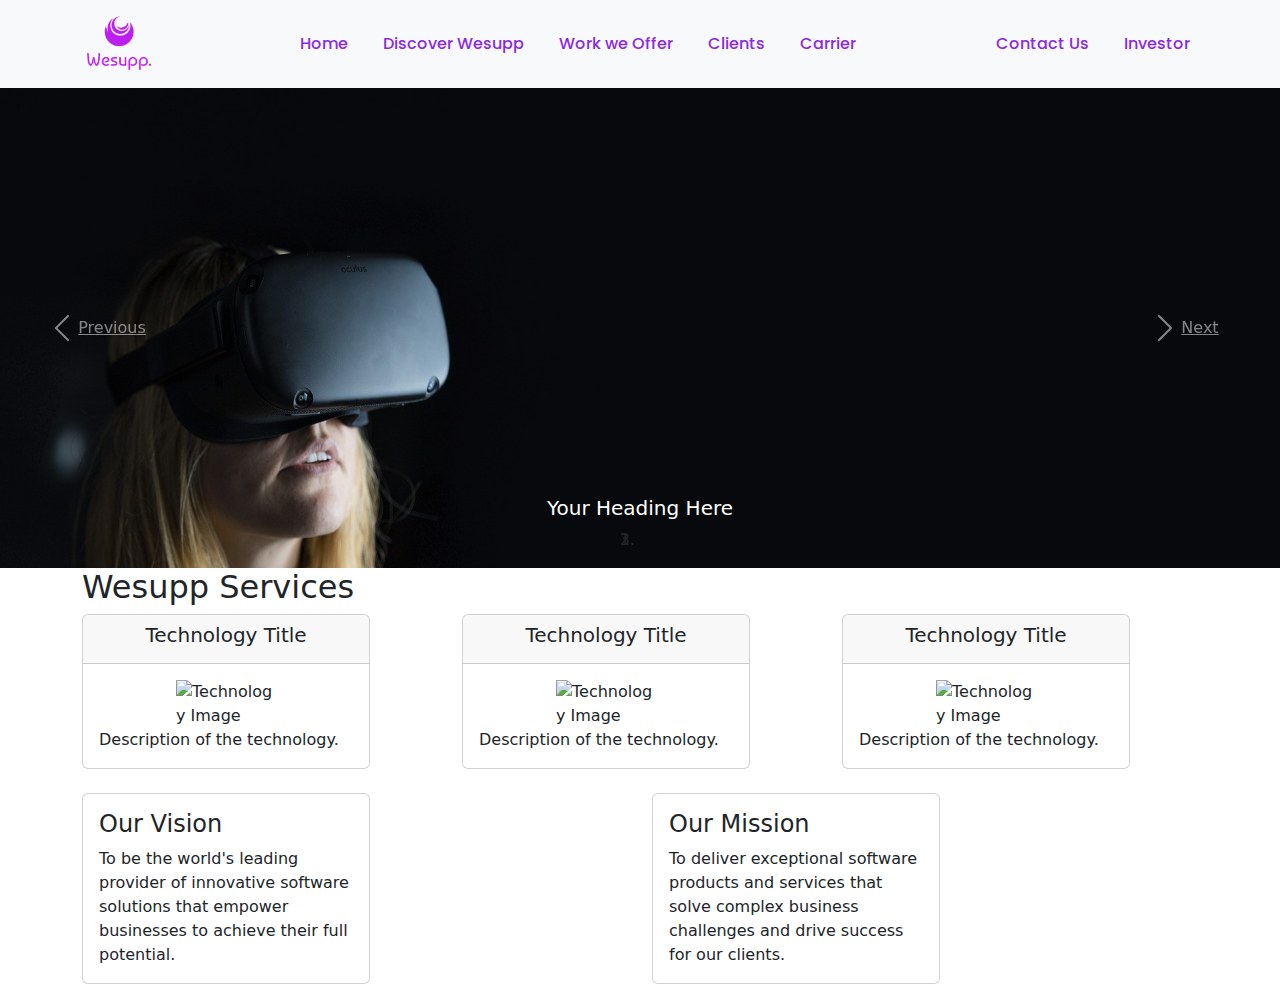
==== commit 8172c3df: "modifiying some changes with bootstrap modifications" ====
--- a/index.html
+++ b/index.html
@@ -1,113 +1,137 @@
-<!DOCTYPE html>
+<!doctype html>
 <html lang="en">
 
 <head>
-  <meta charset="UTF-8">
-  <meta name="viewport" content="width=device-width, initial-scale=1.0">
-  <title>Document</title>
-  <link rel="stylesheet" href="./Components/Header/Header.css">
-
-  <link rel="stylesheet" href="./Components/Footer/Footer.css">
-  <link rel="stylesheet" href="./Css/Index.css">
+  <meta charset="utf-8">
+  <meta name="viewport" content="width=device-width, initial-scale=1">
+  <title>Wesupp We support </title>
   <link href="https://cdn.jsdelivr.net/npm/bootstrap@5.3.3/dist/css/bootstrap.min.css" rel="stylesheet"
     integrity="sha384-QWTKZyjpPEjISv5WaRU9OFeRpok6YctnYmDr5pNlyT2bRjXh0JMhjY6hW+ALEwIH" crossorigin="anonymous">
   <script src="https://ajax.googleapis.com/ajax/libs/jquery/3.5.1/jquery.min.js"></script>
-  <script src="./Main.js"></script>
+  <link rel="stylesheet" href="/Css/Index.css">
 </head>
 
 <body>
-
   <div id="header"></div>
 
-  <!-- maincode -->
+  <!-- home code -->
+  <!-- slider -->
+  <div id="carouselExampleIndicators" class="carousel slide" data-ride="carousel">
+    <ol class="carousel-indicators">
+      <li data-target="#carouselExampleIndicators" data-slide-to="0" class="active"></li>
+      <li data-target="#carouselExampleIndicators" data-slide-to="1"></li>
+      <li data-target="#carouselExampleIndicators" data-slide-to="2"></li>
+    </ol>
+    <div class="carousel-inner">
+      <div class="carousel-item active">
+        <img class="d-block w-100" src="/Imgs/Home_img 1.jpg" alt="First slide">
+        <div class="carousel-caption d-none d-md-block">
+          <h5>Your Heading Here</h5>
+        </div>
+      </div>
+      <div class="carousel-item">
+        <img class="d-block w-100" src="/Imgs/Home_img 2.jpg" alt="Second slide">
+        <div class="carousel-caption d-none d-md-block">
+          <h5>Your Heading Here</h5>
+        </div>
+      </div>
+      <div class="carousel-item">
+        <img class="d-block w-100" src="/Imgs/Home_img 3.jpg" alt="Third slide">
+        <div class="carousel-caption d-none d-md-block">
+          <h5>Your Heading Here</h5>
+        </div>
+      </div>
+    </div>
+    <a class="carousel-control-prev" href="#carouselExampleIndicators" role="button" data-slide="prev">
+      <span class="carousel-control-prev-icon" aria-hidden="true"></span>
+      <span class="sr-only">Previous</span>
+    </a>
+    <a class="carousel-control-next" href="#carouselExampleIndicators" role="button" data-slide="next">
+      <span class="carousel-control-next-icon" aria-hidden="true"></span>
+      <span class="sr-only">Next</span>
+    </a>
+  </div>
 
-  <div class="Home_home-page">
-    <header class="Home_hero-section">
-      <div class="Home_hero-content">
-        <h1>Welcome to Wesupp</h1>
-        <p>Your Partner in IT Solutions</p>
-        <!-- <button>Contact Us</button>  -->
-      </div>
-    </header>
 
-    <section class="Home_about-section">
-      <div class="Home_about-content">
-        <h2>About Us</h2>
-        <p>
-          At Wesupp, we're dedicated to providing top-notch IT solutions tailored to meet your business needs.
-          With our team of experienced professionals, we strive to deliver excellence in every project we undertake.
-        </p>
-        <p>
-          Whether you're a startup looking to establish your online presence or a large enterprise seeking to optimize
-          your IT infrastructure, we've got you covered.
-        </p>
-      </div>
-    </section>
+  <!-- Our technology section -->
 
-    <section class="Home_services-section">
-      <h2>Our Services</h2>
-      <div class="Home_services-content">
-
-        <div class="Home_service-card">
-          <img src='./Imgs/webdev.png' alt="" />
-          <h3>Web Development</h3>
-          <p>From simple websites to complex web applications, we build it all with the latest technologies.</p>
-        </div>
-        <div class="Home_service-card">
-          <img src='./Imgs/appdev.png' alt="" />
-          <h3>Mobile App Development</h3>
-          <p>Turn your app idea into reality with our expert mobile app development services.</p>
-        </div>
-        <div class="Home_service-card">
-          <img src={wordpress} alt="" />
-          <h3>Wordpress</h3>
-          <p>Maximize efficiency and flexibility with our cloud-based solutions tailored to your business.</p>
-        </div>
-        <div class="Home_service-card">
-          <img src={uiux} alt="" />
-          <h3>UI UX</h3>
-          <p>From simple websites to complex web applications, we build it all with the latest technologies.</p>
-        </div>
-        <div class="Home_service-card">
-          <img src={digitalmarket} alt="" />
-          <h3>Digital Marketing</h3>
-          <p>From simple websites to complex web applications, we build it all with the latest technologies.</p>
-        </div>
-        <div class="Home_service-card">
-          <img src={datana} alt="" />
-          <h3>Analysis</h3>
-          <p>From simple websites to complex web applications, we build it all with the latest technologies.</p>
+  <div class="container">
+    <h2>Wesupp Services</h2>
+    <div class="row">
+      <div class="col-lg-4 col-md-6 col-sm-12 mb-4">
+        <div class="card tech-card">
+          <div class="card-header text-center">
+            <h5>Technology Title</h5>
+          </div>
+          <div class="card-body">
+            <img src="/Imgs/" class="img-fluid mx-auto d-block" alt="Technology Image">
+            <p class="card-text">Description of the technology.</p>
+          </div>
         </div>
 
       </div>
-    </section>
+      <div class="col-lg-4 col-md-6 col-sm-12 mb-4">
+        <div class="card tech-card">
+          <div class="card-header text-center">
+            <h5>Technology Title</h5>
+          </div>
+          <div class="card-body">
+            <img src="small-image.jpg" class="img-fluid mx-auto d-block" alt="Technology Image">
+            <p class="card-text">Description of the technology.</p>
+          </div>
+        </div>
 
-    <div class="Home_contact-container">
-      <div class="Home_contact-form">
-        <h2>Contact Us</h2>
-        <form>
-          <input type="text" placeholder="Your Name" />
-          <input type="email" placeholder="Your Email" />
-          <textarea placeholder="Your Message"></textarea>
-          <button>Send Message</button>
-        </form>
+      </div>
+      <div class="col-lg-4 col-md-6 col-sm-12 mb-4">
+        <div class="card tech-card">
+          <div class="card-header text-center">
+            <h5>Technology Title</h5>
+          </div>
+          <div class="card-body">
+            <img src="small-image.jpg" class="img-fluid mx-auto d-block" alt="Technology Image">
+            <p class="card-text">Description of the technology.</p>
+          </div>
+        </div>
+
+      </div>
+
+    </div>
+  </div>
+
+  <!-- client testomonial  currently not need-->
+
+  <!-- company vision mission -->
+
+  <div class="container">
+    <div class="row">
+      <!-- Vision Card -->
+      <div class="col-md-6 card-container">
+        <div class="card">
+          <div class="card-body">
+            <h4 class="card-title">Our Vision</h4>
+            <p class="card-text">To be the world's leading provider of innovative software solutions that empower
+              businesses to achieve their full potential.</p>
+          </div>
+        </div>
+      </div>
+      <!-- Mission Card -->
+      <div class="col-md-6 card-container">
+        <div class="card">
+          <div class="card-body">
+            <h4 class="card-title">Our Mission</h4>
+            <p class="card-text">To deliver exceptional software products and services that solve complex business
+              challenges and drive success for our clients.</p>
+          </div>
+        </div>
       </div>
     </div>
-
-
   </div>
 
-
-
-  <!-- Footer code -->
   <div id="footer"></div>
-
-
   <script src="https://cdn.jsdelivr.net/npm/bootstrap@5.3.3/dist/js/bootstrap.bundle.min.js"
-    integrity="sha384-YvpcrYf0tY3lHB60NNkmXc5s9fDVZLESaAA55NDzOxhy9GkcIdslK1eN7N6jIeHz" crossorigin="anonymous">
-    </script>
-  <script src="./Components/Header/Header.js"></script>
-
+    integrity="sha384-YvpcrYf0tY3lHB60NNkmXc5s9fDVZLESaAA55NDzOxhy9GkcIdslK1eN7N6jIeHz"
+    crossorigin="anonymous"></script>
+  <script src="/Main.js"></script>
 </body>
 
 </html>--- a/Css/Index.css
+++ b/Css/Index.css
@@ -9,208 +9,66 @@
   padding: 0;
 } 
 
-/* Page structure */
-.Home_home-page {
-  background-color: #f2f2f2;
-  color: #333;
+.carousel-item img {
+  height: 40rem;
 }
 
-/* Hero section */
-.Home_hero-section {
-  background-image: url('/Imgs/IMG20240425192454.jpg');
-  background-size: cover;
-  background-position: center;
-  height: 100vh;
-  display: flex;
-  justify-content: center;
-  align-items: center;
-  color: #fff;
+.card {
+  border: 1px solid #ced4da;
+  /* Add a 1px border */
+  transition: all 0.3s ease;
+  /* Add transition effect */
+  width: 18rem;
+  height: 18rem;
+}
+
+.card:hover {
+  transform: scale(1.05);
+  /* Increase size on hover */
+}
+
+.card img {
+  width: 100px;
+  height: auto;
+  margin-left: auto;
+  margin-right: auto;
+}
+
+.carousel-caption {
+  right: 40%;
+  left: auto;
+
   text-align: center;
 }
 
-.Home_hero-content h1 {
-  font-size: 4em;
-
+.carousel-item {
+  height: 30rem;
 }
 
-.Home_hero-content p {
-  font-size: 1.5em;
+.service-card {
+  border: 1px solid #ddd;
+  transition: transform 0.3s;
 }
 
-button {
-  background-color: #673ab7;
-  color: #fff;
-  border: none;
-  padding: 10px 20px;
-  font-size: 1.1em;
-  border-radius: 5px;
-  cursor: pointer;
-  transition: all 0.3s ease;
-  /* Apply transition to all properties */
+.service-card:hover {
+  transform: scale(1.05);
 }
 
-/* Add hover effect */
-button:hover {
-  background-color: #5a2d91;
-  /* Change background color on hover */
-  transform: scale(1.1);
-  /* Increase size on hover */
+.card-img-top {
+  width: 50px;
+  /* Adjust size as needed */
+  height: auto;
+  margin: 10px auto;
 }
 
-/* About section */
-.Home_about-section {
-  padding: 50px;
-}
-
-.Home_about-content {
-  max-width: 800px;
-  margin: 0 auto;
-}
-
-.Home_about-content h2 {
-  font-size: 2.5em;
-  margin-bottom: 20px;
-}
-
-.Home_about-content p {
-  font-size: 1.1em;
-  line-height: 1.6;
-}
-
-/* Services section */
-.Home_services-section {
-  background-color: #673ab7;
-  color: #fff;
-  padding: 50px 0;
-}
-
-.Home_services-section h2 {
-  text-align: center;
-  font-size: 2.5rem;
-  font-weight: 600;
-
-}
-
-
-
-.Home_services-content {
-  max-width: 1200px;
-  margin: 0 auto;
-  display: flex;
-  flex-wrap: wrap;
-  justify-content: center;
-}
-
-.Home_service-card {
-  background-color: #fff;
-  border-radius: 5px;
-  padding: 20px;
-  margin: 1.5rem;
-  width: 300px;
-  box-shadow: 0 0 10px rgba(0, 0, 0, 0.1);
-  cursor: pointer;
-  transition: transform 0.3s ease;
-  /* Apply transition for smooth scaling */
-  animation: cardHover 0.3s ease forwards;
-  /* Apply animation to card */
-}
-
-/* Define animation */
-@keyframes cardHover {
-  from {
-    transform: scale(1);
-    /* Initial size */
+@media (min-width: 992px) {
+  .card-deck .card {
+    flex: 1 0 calc(20% - 20px);
+    /* Adjust this value to change the number of cards per row */
+    margin-right: 20px;
   }
 
-  to {
-    transform: scale(1.05);
-    /* Increased size on hover */
+  .card-deck .card:last-child {
+    margin-right: 0;
   }
-}
-
-/* Service card hover effect */
-.Home_service-card:hover {
-  animation: none;
-  /* Disable animation on hover */
-  transform: scale(1.1);
-  /* Increase size on hover */
-}
-
-.Home_service-card img {
-
-  width: 80px;
-  height: 80px;
-}
-
-.Home_service-card h3 {
-  font-size: 1.2em;
-  margin-bottom: 10px;
-  color: #673ab7;
-}
-
-.Home_service-card p {
-  font-size: 1.1em;
-  line-height: 1.6;
-  color: #673ab7;
-}
-
-/* Contact section */
-/* ContactPage.css */
-
-/* Global styles */
-
-/* Contact page container */
-.Home_contact-container {
-
-  background-size: cover;
-  background-position: center;
-  height: 100vh;
-  display: flex;
-  justify-content: center;
-  align-items: center;
-  color: #fff;
-  text-align: center;
-}
-
-/* Contact form */
-.Home_contact-form {
-  background-color: rgba(0, 0, 0, 0.7);
-  padding: 50px;
-  border-radius: 10px;
-  max-width: 500px;
-  width: 100%;
-}
-
-.Home_contact-form h2 {
-  margin-bottom: 20px;
-}
-
-.Home_contact-form input,
-.Home_contact-form textarea {
-  width: 100%;
-  padding: 10px;
-  margin-bottom: 20px;
-  border: none;
-  border-radius: 5px;
-  background-color: rgba(255, 255, 255, 0.8);
-  color: #333;
-}
-
-.Home_contact-form textarea {
-  height: 150px;
-}
-
-.Home_contact-form button {
-  background-color: #673ab7;
-  color: #fff;
-  border: none;
-  padding: 10px 20px;
-  font-size: 1.1em;
-  border-radius: 5px;
-  cursor: pointer;
-  transition: background-color 0.3s ease;
-}
-
-.Home_contact-form button:hover {
-  background-color: #5a2d91;
 }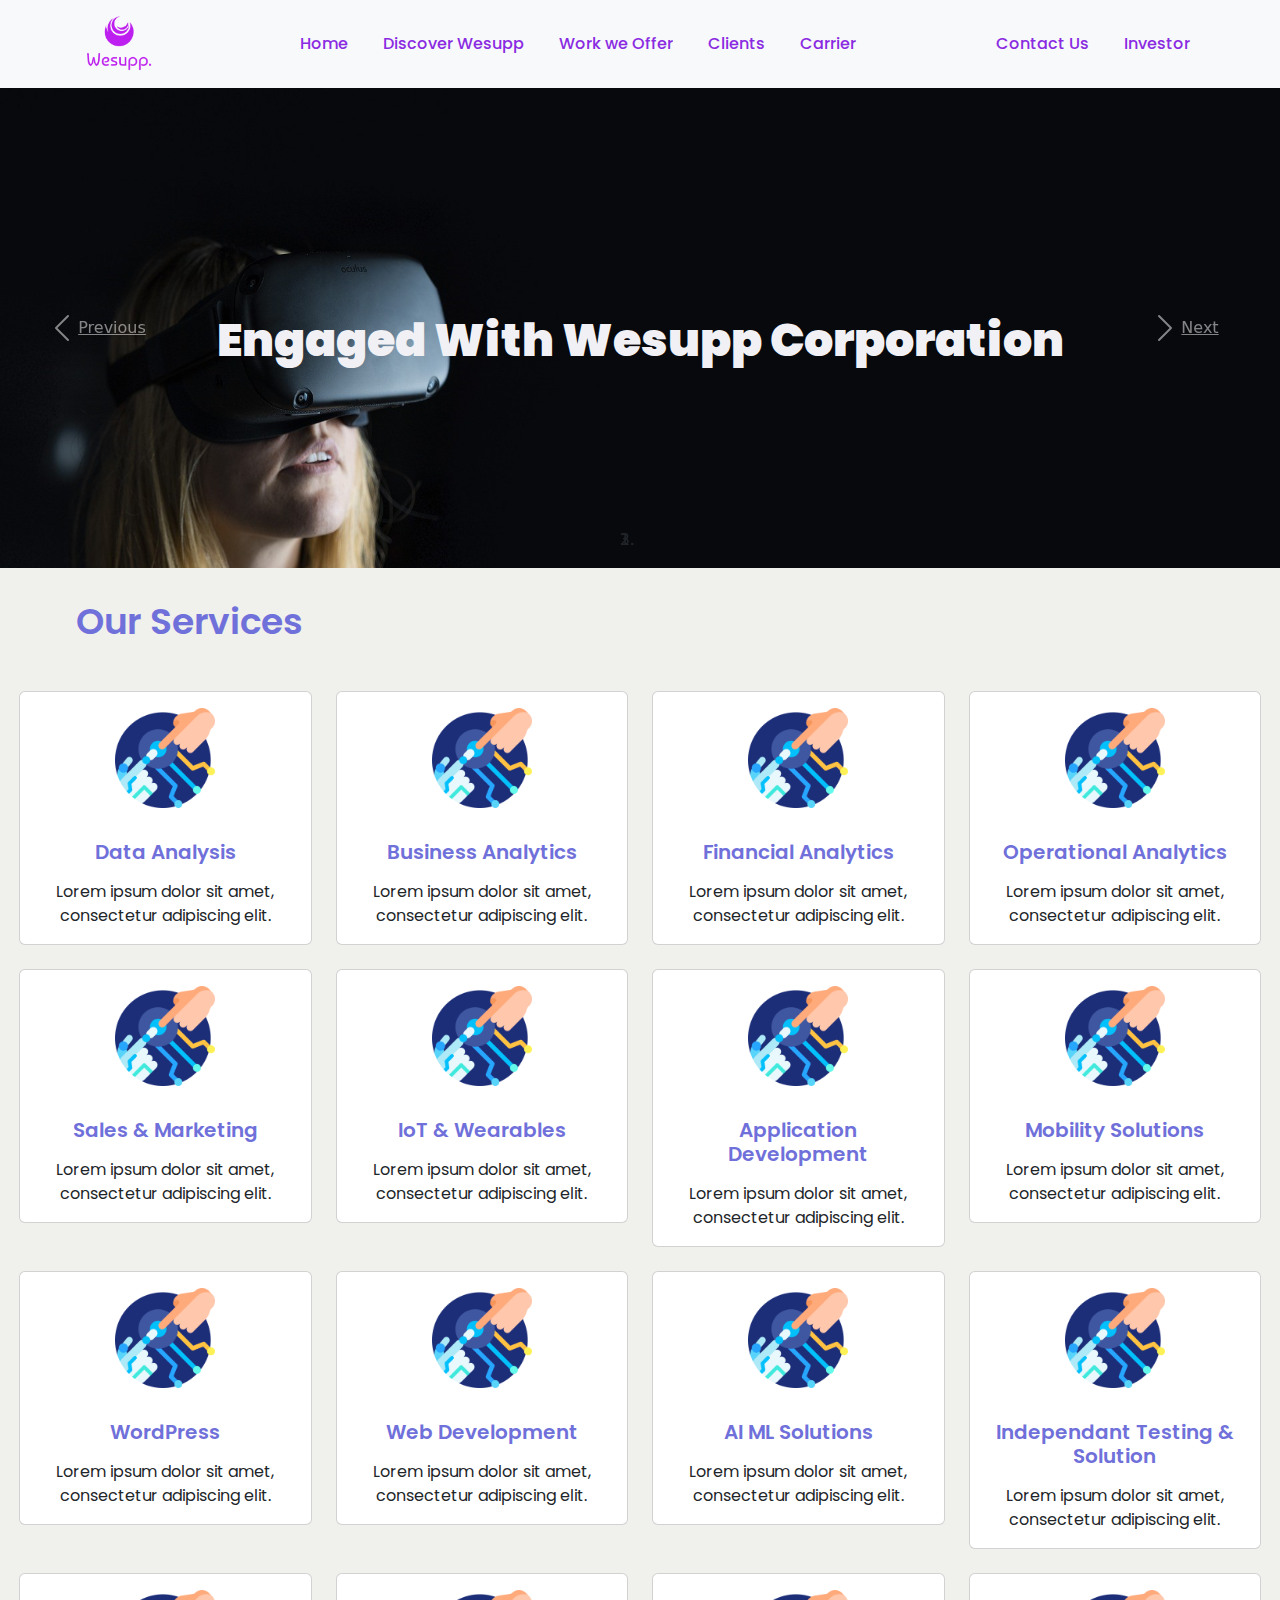
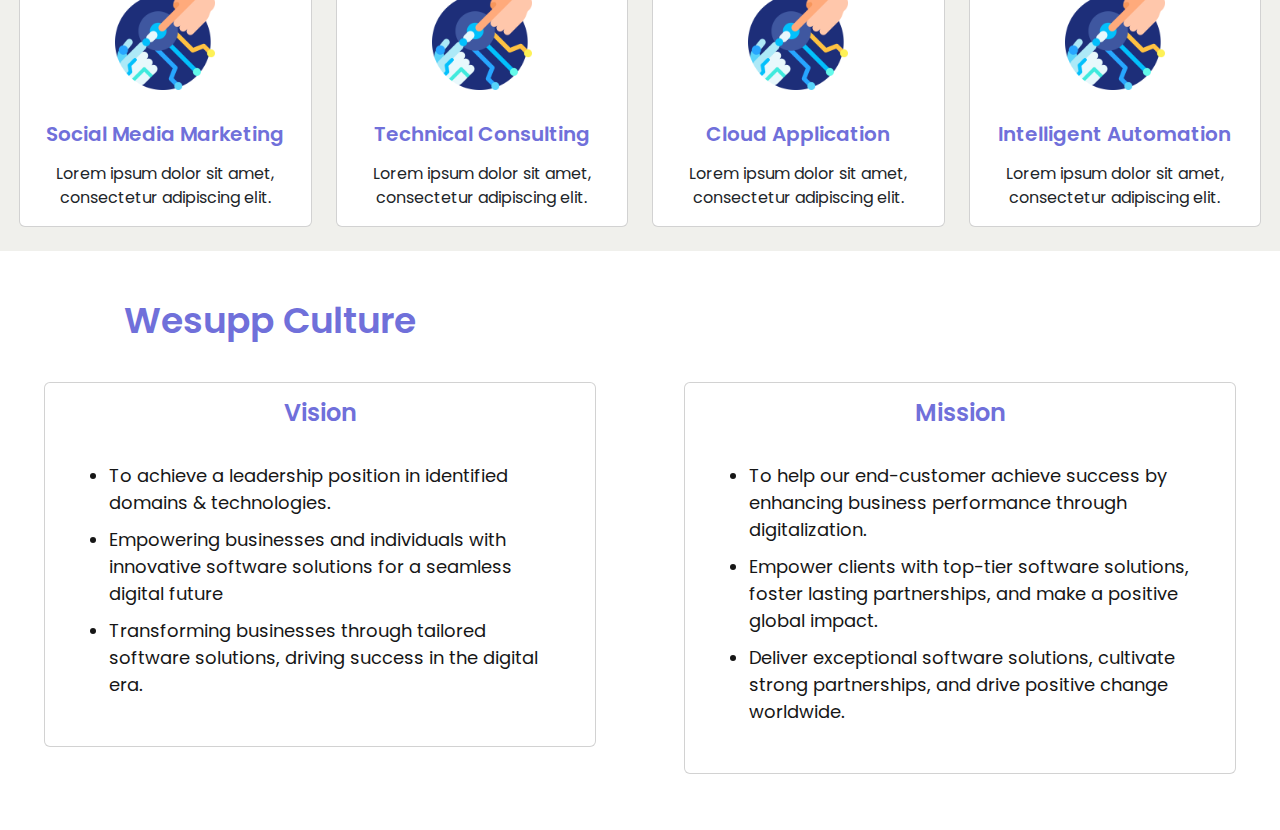
==== commit b12f03c3: "home page modification" ====
--- a/index.html
+++ b/index.html
@@ -4,7 +4,8 @@
 <head>
   <meta charset="utf-8">
   <meta name="viewport" content="width=device-width, initial-scale=1">
-  <title>Wesupp We support </title>
+  <title>Wesupp | Home We-support </title>
+  <link rel="shortcut icon" href="/Imgs/wesupp.jpg" type="image/x-icon">
   <link href="https://cdn.jsdelivr.net/npm/bootstrap@5.3.3/dist/css/bootstrap.min.css" rel="stylesheet"
     integrity="sha384-QWTKZyjpPEjISv5WaRU9OFeRpok6YctnYmDr5pNlyT2bRjXh0JMhjY6hW+ALEwIH" crossorigin="anonymous">
   <script src="https://ajax.googleapis.com/ajax/libs/jquery/3.5.1/jquery.min.js"></script>
@@ -26,19 +27,19 @@
       <div class="carousel-item active">
         <img class="d-block w-100" src="/Imgs/Home_img 1.jpg" alt="First slide">
         <div class="carousel-caption d-none d-md-block">
-          <h5>Your Heading Here</h5>
+          <h5>Engaged With Wesupp Corporation</h5>
         </div>
       </div>
       <div class="carousel-item">
         <img class="d-block w-100" src="/Imgs/Home_img 2.jpg" alt="Second slide">
         <div class="carousel-caption d-none d-md-block">
-          <h5>Your Heading Here</h5>
+          <h5>At Wesupp We Are Empowering Businesses With Smart Softwere Solutions</h5>
         </div>
       </div>
       <div class="carousel-item">
         <img class="d-block w-100" src="/Imgs/Home_img 3.jpg" alt="Third slide">
         <div class="carousel-caption d-none d-md-block">
-          <h5>Your Heading Here</h5>
+          <h5>We are A Professional and Best Business Company in the World</h5>
         </div>
       </div>
     </div>
@@ -54,78 +55,206 @@
 
 
   <!-- Our technology section -->
-
-  <div class="container">
-    <h2>Wesupp Services</h2>
-    <div class="row">
-      <div class="col-lg-4 col-md-6 col-sm-12 mb-4">
-        <div class="card tech-card">
-          <div class="card-header text-center">
-            <h5>Technology Title</h5>
-          </div>
-          <div class="card-body">
-            <img src="/Imgs/" class="img-fluid mx-auto d-block" alt="Technology Image">
-            <p class="card-text">Description of the technology.</p>
-          </div>
-        </div>
-
-      </div>
-      <div class="col-lg-4 col-md-6 col-sm-12 mb-4">
-        <div class="card tech-card">
-          <div class="card-header text-center">
-            <h5>Technology Title</h5>
-          </div>
-          <div class="card-body">
-            <img src="small-image.jpg" class="img-fluid mx-auto d-block" alt="Technology Image">
-            <p class="card-text">Description of the technology.</p>
-          </div>
-        </div>
-
-      </div>
-      <div class="col-lg-4 col-md-6 col-sm-12 mb-4">
-        <div class="card tech-card">
-          <div class="card-header text-center">
-            <h5>Technology Title</h5>
-          </div>
-          <div class="card-body">
-            <img src="small-image.jpg" class="img-fluid mx-auto d-block" alt="Technology Image">
-            <p class="card-text">Description of the technology.</p>
-          </div>
-        </div>
-
-      </div>
-
+  <div class="container-fluid" id="homeservices">
+    <h2>Our Services</h2>
+    <div class="row row-cols-1 row-cols-md-2 row-cols-lg-4">
+      <div class="col mb-4">
+        <div class="card" id="servicecard">
+          <img src="/Imgs/robotic-hand.png" class="card-img-top" alt="Image">
+          <div class="card-body">
+            <h3 class="card-title">Data Analysis</h3>
+            <p class="card-text">Lorem ipsum dolor sit amet, consectetur adipiscing elit.</p>
+          </div>
+        </div>
+      </div>
+      <div class="col mb-4">
+        <div class="card">
+          <img src="/Imgs/robotic-hand.png" class="card-img-top" alt="Image">
+          <div class="card-body">
+            <h3 class="card-title">Business Analytics</h3>
+            <p class="card-text">Lorem ipsum dolor sit amet, consectetur adipiscing elit.</p>
+          </div>
+        </div>
+      </div>
+      <div class="col mb-4">
+        <div class="card">
+          <img src="/Imgs/robotic-hand.png" class="card-img-top" alt="Image">
+          <div class="card-body">
+            <h3 class="card-title">Financial Analytics</h3>
+            <p class="card-text">Lorem ipsum dolor sit amet, consectetur adipiscing elit.</p>
+          </div>
+        </div>
+      </div>
+      <div class="col mb-4">
+        <div class="card">
+          <img src="/Imgs/robotic-hand.png" class="card-img-top" alt="Image">
+          <div class="card-body">
+            <h3 class="card-title">Operational Analytics</h3>
+            <p class="card-text">Lorem ipsum dolor sit amet, consectetur adipiscing elit.</p>
+          </div>
+        </div>
+      </div>
+      <div class="col mb-4">
+        <div class="card">
+          <img src="/Imgs/robotic-hand.png" class="card-img-top" alt="Image">
+          <div class="card-body">
+            <h3 class="card-title">Sales & Marketing</h3>
+            <p class="card-text">Lorem ipsum dolor sit amet, consectetur adipiscing elit.</p>
+          </div>
+        </div>
+      </div>
+      <div class="col mb-4">
+        <div class="card">
+          <img src="/Imgs/robotic-hand.png" class="card-img-top" alt="Image">
+          <div class="card-body">
+            <h3 class="card-title">IoT & Wearables</h3>
+            <p class="card-text">Lorem ipsum dolor sit amet, consectetur adipiscing elit.</p>
+          </div>
+        </div>
+      </div>
+
+      <div class="col mb-4">
+        <div class="card">
+          <img src="/Imgs/robotic-hand.png" class="card-img-top" alt="Image">
+          <div class="card-body">
+            <h3 class="card-title">Application Development</h3>
+            <p class="card-text">Lorem ipsum dolor sit amet, consectetur adipiscing elit.</p>
+          </div>
+        </div>
+      </div>
+
+      <div class="col mb-4">
+        <div class="card">
+          <img src="/Imgs/robotic-hand.png" class="card-img-top" alt="Image">
+          <div class="card-body">
+            <h3 class="card-title">Mobility Solutions</h3>
+            <p class="card-text">Lorem ipsum dolor sit amet, consectetur adipiscing elit.</p>
+          </div>
+        </div>
+      </div>
+
+      <div class="col mb-4">
+        <div class="card">
+          <img src="/Imgs/robotic-hand.png" class="card-img-top" alt="Image">
+          <div class="card-body">
+            <h3 class="card-title">WordPress</h3>
+            <p class="card-text">Lorem ipsum dolor sit amet, consectetur adipiscing elit.</p>
+          </div>
+        </div>
+      </div>
+
+      <div class="col mb-4">
+        <div class="card">
+          <img src="/Imgs/robotic-hand.png" class="card-img-top" alt="Image">
+          <div class="card-body">
+            <h3 class="card-title">Web Development</h3>
+            <p class="card-text">Lorem ipsum dolor sit amet, consectetur adipiscing elit.</p>
+          </div>
+        </div>
+      </div>
+
+      <div class="col mb-4">
+        <div class="card">
+          <img src="/Imgs/robotic-hand.png" class="card-img-top" alt="Image">
+          <div class="card-body">
+            <h3 class="card-title">AI ML Solutions</h3>
+            <p class="card-text">Lorem ipsum dolor sit amet, consectetur adipiscing elit.</p>
+          </div>
+        </div>
+      </div>
+
+      <div class="col mb-4">
+        <div class="card">
+          <img src="/Imgs/robotic-hand.png" class="card-img-top" alt="Image">
+          <div class="card-body">
+            <h3 class="card-title">Independant Testing & Solution</h3>
+            <p class="card-text">Lorem ipsum dolor sit amet, consectetur adipiscing elit.</p>
+          </div>
+        </div>
+      </div>
+
+      <div class="col mb-4">
+        <div class="card">
+          <img src="/Imgs/robotic-hand.png" class="card-img-top" alt="Image">
+          <div class="card-body">
+            <h3 class="card-title">Social Media Marketing</h3>
+            <p class="card-text">Lorem ipsum dolor sit amet, consectetur adipiscing elit.</p>
+          </div>
+        </div>
+      </div>
+
+      <div class="col mb-4">
+        <div class="card">
+          <img src="/Imgs/robotic-hand.png" class="card-img-top" alt="Image">
+          <div class="card-body">
+            <h3 class="card-title">Technical Consulting</h3>
+            <p class="card-text">Lorem ipsum dolor sit amet, consectetur adipiscing elit.</p>
+          </div>
+        </div>
+      </div>
+
+      <div class="col mb-4">
+        <div class="card">
+          <img src="/Imgs/robotic-hand.png" class="card-img-top" alt="Image">
+          <div class="card-body">
+            <h3 class="card-title">Cloud Application</h3>
+            <p class="card-text">Lorem ipsum dolor sit amet, consectetur adipiscing elit.</p>
+          </div>
+        </div>
+      </div>
+
+      <div class="col mb-4">
+        <div class="card">
+          <img src="/Imgs/robotic-hand.png" class="card-img-top" alt="Image">
+          <div class="card-body">
+            <h3 class="card-title">Intelligent Automation</h3>
+            <p class="card-text">Lorem ipsum dolor sit amet, consectetur adipiscing elit.</p>
+          </div>
+        </div>
+      </div>
     </div>
   </div>
 
+
+
   <!-- client testomonial  currently not need-->
 
   <!-- company vision mission -->
-
-  <div class="container">
+  <div class="container-fluid" id="VisonSection">
+    <h2>Wesupp Culture</h2>
     <div class="row">
-      <!-- Vision Card -->
-      <div class="col-md-6 card-container">
-        <div class="card">
-          <div class="card-body">
-            <h4 class="card-title">Our Vision</h4>
-            <p class="card-text">To be the world's leading provider of innovative software solutions that empower
-              businesses to achieve their full potential.</p>
-          </div>
-        </div>
-      </div>
-      <!-- Mission Card -->
-      <div class="col-md-6 card-container">
-        <div class="card">
-          <div class="card-body">
-            <h4 class="card-title">Our Mission</h4>
-            <p class="card-text">To deliver exceptional software products and services that solve complex business
-              challenges and drive success for our clients.</p>
+      <div class="col-md-6 mb-4">
+        <div class="card">
+          <h5 class="card-title">Vision</h5>
+          <div class="card-body">
+            <!-- Content for card 1 -->
+            <ul>
+              <li>To achieve a leadership position in identified domains & technologies.</li>
+              <li> Empowering businesses and individuals with innovative software solutions for a seamless digital future</li>
+              <li>Transforming businesses through tailored software solutions, driving success in the digital era.</li>
+            </ul>
+          </div>
+        </div>
+      </div>
+      <div class="col-md-6 mb-4">
+        <div class="card">
+
+          <h5 class="card-title">Mission</h5>
+
+          <div class="card-body">
+            <!-- Content for card 2 -->
+            <ul>
+              <li> To help our end-customer achieve success by enhancing business performance through digitalization.</li>
+              <li>Empower clients with top-tier software solutions, foster lasting partnerships, and make a positive global impact.</li>
+              <li>Deliver exceptional software solutions, cultivate strong partnerships, and drive positive change worldwide.</li>
+            </ul>
           </div>
         </div>
       </div>
     </div>
+
   </div>
+
 
   <div id="footer"></div>
   <script src="https://cdn.jsdelivr.net/npm/bootstrap@5.3.3/dist/js/bootstrap.bundle.min.js"
--- a/Css/Index.css
+++ b/Css/Index.css
@@ -14,25 +14,24 @@
 }
 
 .card {
-  border: 1px solid #ced4da;
-  /* Add a 1px border */
+  border: 1px solid #ff3f0f;
   transition: all 0.3s ease;
-  /* Add transition effect */
-  width: 18rem;
-  height: 18rem;
+  border-radius: 20px;
+  padding: auto;
 }
 
-.card:hover {
-  transform: scale(1.05);
-  /* Increase size on hover */
-}
+
 
 .card img {
   width: 100px;
   height: auto;
   margin-left: auto;
   margin-right: auto;
+  margin-top: 1rem;
+  margin-bottom: 1rem;
 }
+
+
 
 .carousel-caption {
   right: 40%;
@@ -45,15 +44,62 @@
   height: 30rem;
 }
 
+.carousel-item h5{
+  font-family: "Poppins", sans-serif;
+  font-weight:900;
+  font-size: 46px;
+  color: rgb(241, 241, 245);
+  margin-bottom: 10rem;
+}
 .service-card {
   border: 1px solid #ddd;
   transition: transform 0.3s;
+  
+}
+.row-cols-1.row {
+  margin-left: -5px;
+  margin-right: -5px;
+}
+.col {
+  padding-left: 5px;
+  padding-right: 5px;
 }
 
-.service-card:hover {
-  transform: scale(1.05);
+#service-card:hover {
+  transform: scale(1);
 }
 
+#homeservices{
+  padding-top: 2rem;
+  background-color: rgb(240, 240, 236);
+}
+
+
+#homeservices h2{
+  margin-bottom: 3rem;
+  font-size: 36px;
+  font-family: "Poppins", sans-serif;
+  font-weight: 600;
+  color: rgb(112, 112, 218);
+  padding-left: 4rem;
+  
+}
+.card h3{
+  text-align: center;
+  font-size: 20px;
+  margin-bottom: 1rem;
+  font-family: "Poppins", sans-serif;
+  font-weight: 600;
+  color: rgb(112, 112, 218);
+}
+
+.card p{
+  text-align: center;
+  font-size: 16px;
+  margin-bottom: 1rem;
+  font-family: "Poppins", sans-serif;
+  font-weight: 400;
+}
 .card-img-top {
   width: 50px;
   /* Adjust size as needed */
@@ -71,4 +117,46 @@
   .card-deck .card:last-child {
     margin-right: 0;
   }
+}
+
+/* vison  mission */
+#visonSection{
+  padding-top: 2rem;
+  background-color: rgb(255, 255, 255);
+
+}
+#VisonSection h2{
+  margin-top: 3rem;
+  font-size: 36px;
+  font-family: "Poppins", sans-serif;
+  font-weight: 600;
+  color: rgb(112, 112, 218);
+  padding-left: 7rem;
+
+}
+#VisonSection .card{
+  margin: 2rem;
+}
+
+#VisonSection .card{
+  margin: 2rem;
+  padding: 1rem;
+}
+
+#VisonSection h5{
+  text-align: center;
+  font-size: 24px;
+  font-family: "Poppins", sans-serif;
+  font-weight: 600;
+  color: rgb(112, 112, 218);
+
+}
+#VisonSection li{
+  text-align: start;
+  font-size: 18px;
+  font-family: "Poppins", sans-serif;
+  font-weight: 400;
+  color: rgb(22, 22, 22);
+  padding-top: 10px;
+
 }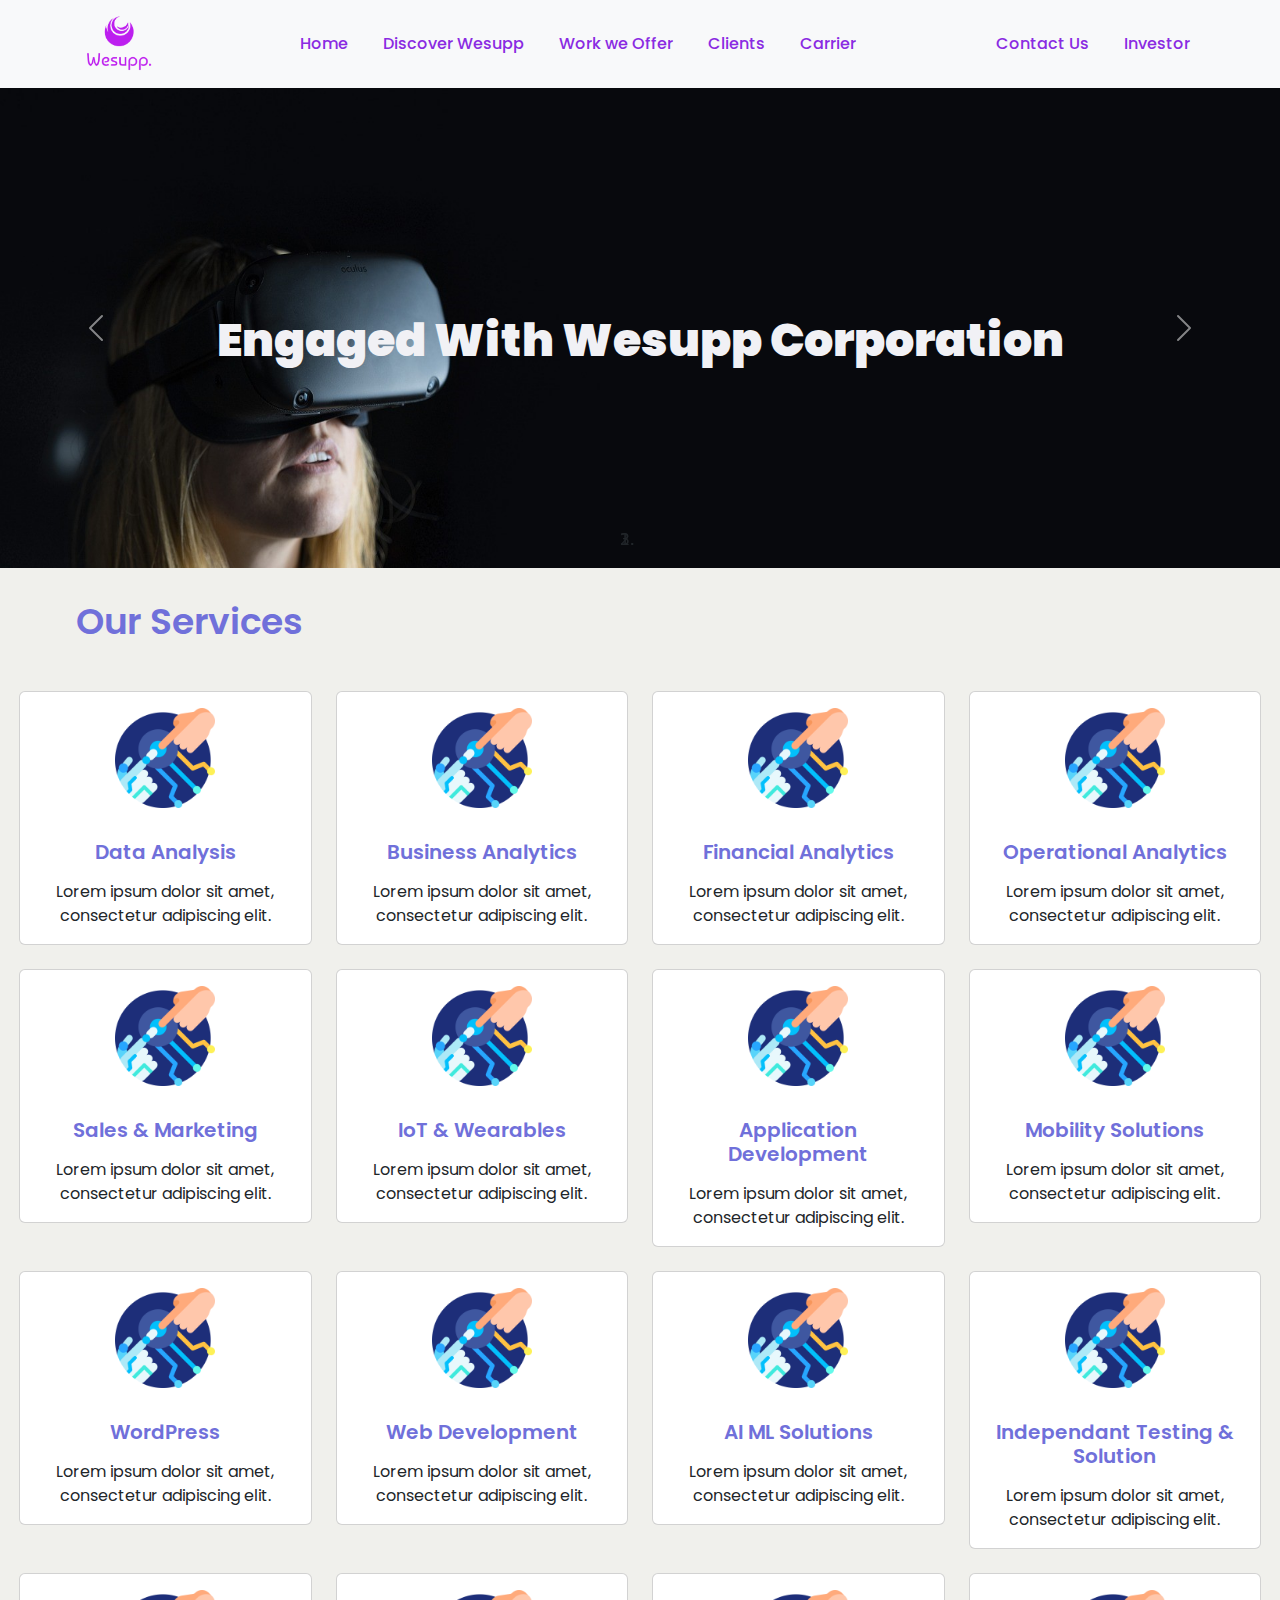
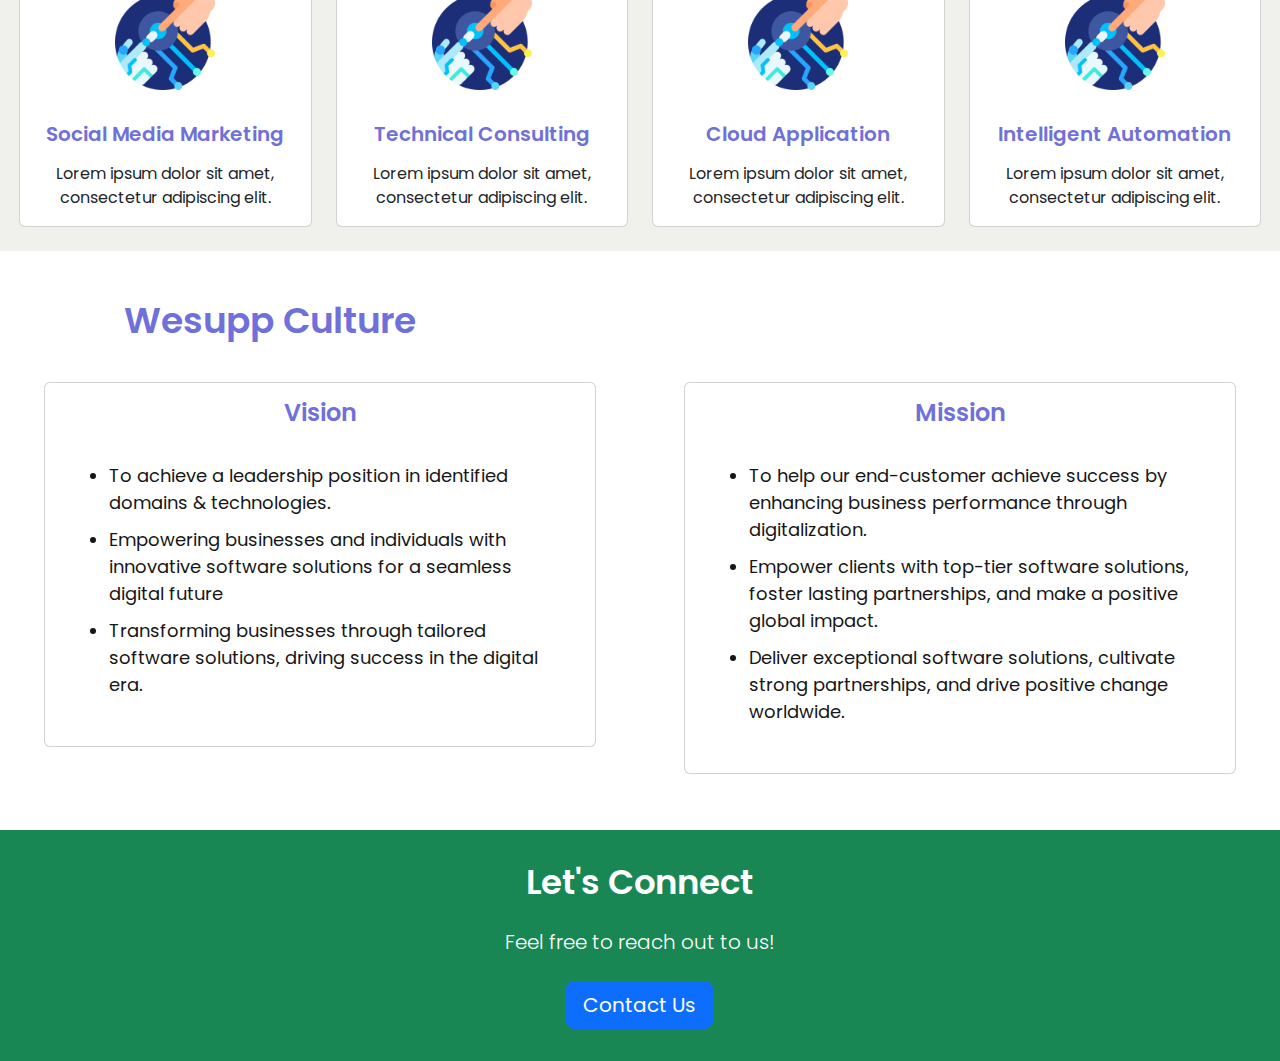
==== commit 22de64dd: "some modifications" ====
--- a/index.html
+++ b/index.html
@@ -10,6 +10,8 @@
     integrity="sha384-QWTKZyjpPEjISv5WaRU9OFeRpok6YctnYmDr5pNlyT2bRjXh0JMhjY6hW+ALEwIH" crossorigin="anonymous">
   <script src="https://ajax.googleapis.com/ajax/libs/jquery/3.5.1/jquery.min.js"></script>
   <link rel="stylesheet" href="/Css/Index.css">
+ <!-- Font Awesome CSS -->
+ <link rel="stylesheet" href="https://cdnjs.cloudflare.com/ajax/libs/font-awesome/5.15.4/css/all.min.css">
 </head>
 
 <body>
@@ -42,6 +44,13 @@
           <h5>We are A Professional and Best Business Company in the World</h5>
         </div>
       </div>
+
+      <div class="carousel-item">
+        <img class="d-block w-100" src="/Imgs/AI.jpg" alt="Third slide">
+        <div class="carousel-caption d-none d-md-block">
+          <h5>Now Wesupp Have AI Ready Workforce</h5>
+        </div>
+      </div>
     </div>
     <a class="carousel-control-prev" href="#carouselExampleIndicators" role="button" data-slide="prev">
       <span class="carousel-control-prev-icon" aria-hidden="true"></span>
@@ -256,6 +265,20 @@
   </div>
 
 
+<!-- Let's Connect Section -->
+<section class="bg-success text-white py-6">
+  <div class="container" id="HomeContact">
+    <div class="row">
+      <div class="col-md-8 mx-auto text-center">
+        <h2 class="mb-4">Let's Connect</h2>
+        <p class="lead mb-4">Feel free to reach out to us!</p>
+        <button type="button" class="btn btn-primary btn-lg">Contact Us</button>
+      </div>
+    </div>
+  </div>
+</section>
+  
+
   <div id="footer"></div>
   <script src="https://cdn.jsdelivr.net/npm/bootstrap@5.3.3/dist/js/bootstrap.bundle.min.js"
     integrity="sha384-YvpcrYf0tY3lHB60NNkmXc5s9fDVZLESaAA55NDzOxhy9GkcIdslK1eN7N6jIeHz"
--- a/Css/Index.css
+++ b/Css/Index.css
@@ -159,4 +159,17 @@
   color: rgb(22, 22, 22);
   padding-top: 10px;
 
+}
+
+#HomeContact{
+  padding: 2rem;
+  font-family: "Poppins", sans-serif;
+
+}
+
+#HomeContact h2{
+  font-family: "Poppins", sans-serif;
+  font-size: 34px;
+  font-weight: 600;
+
 }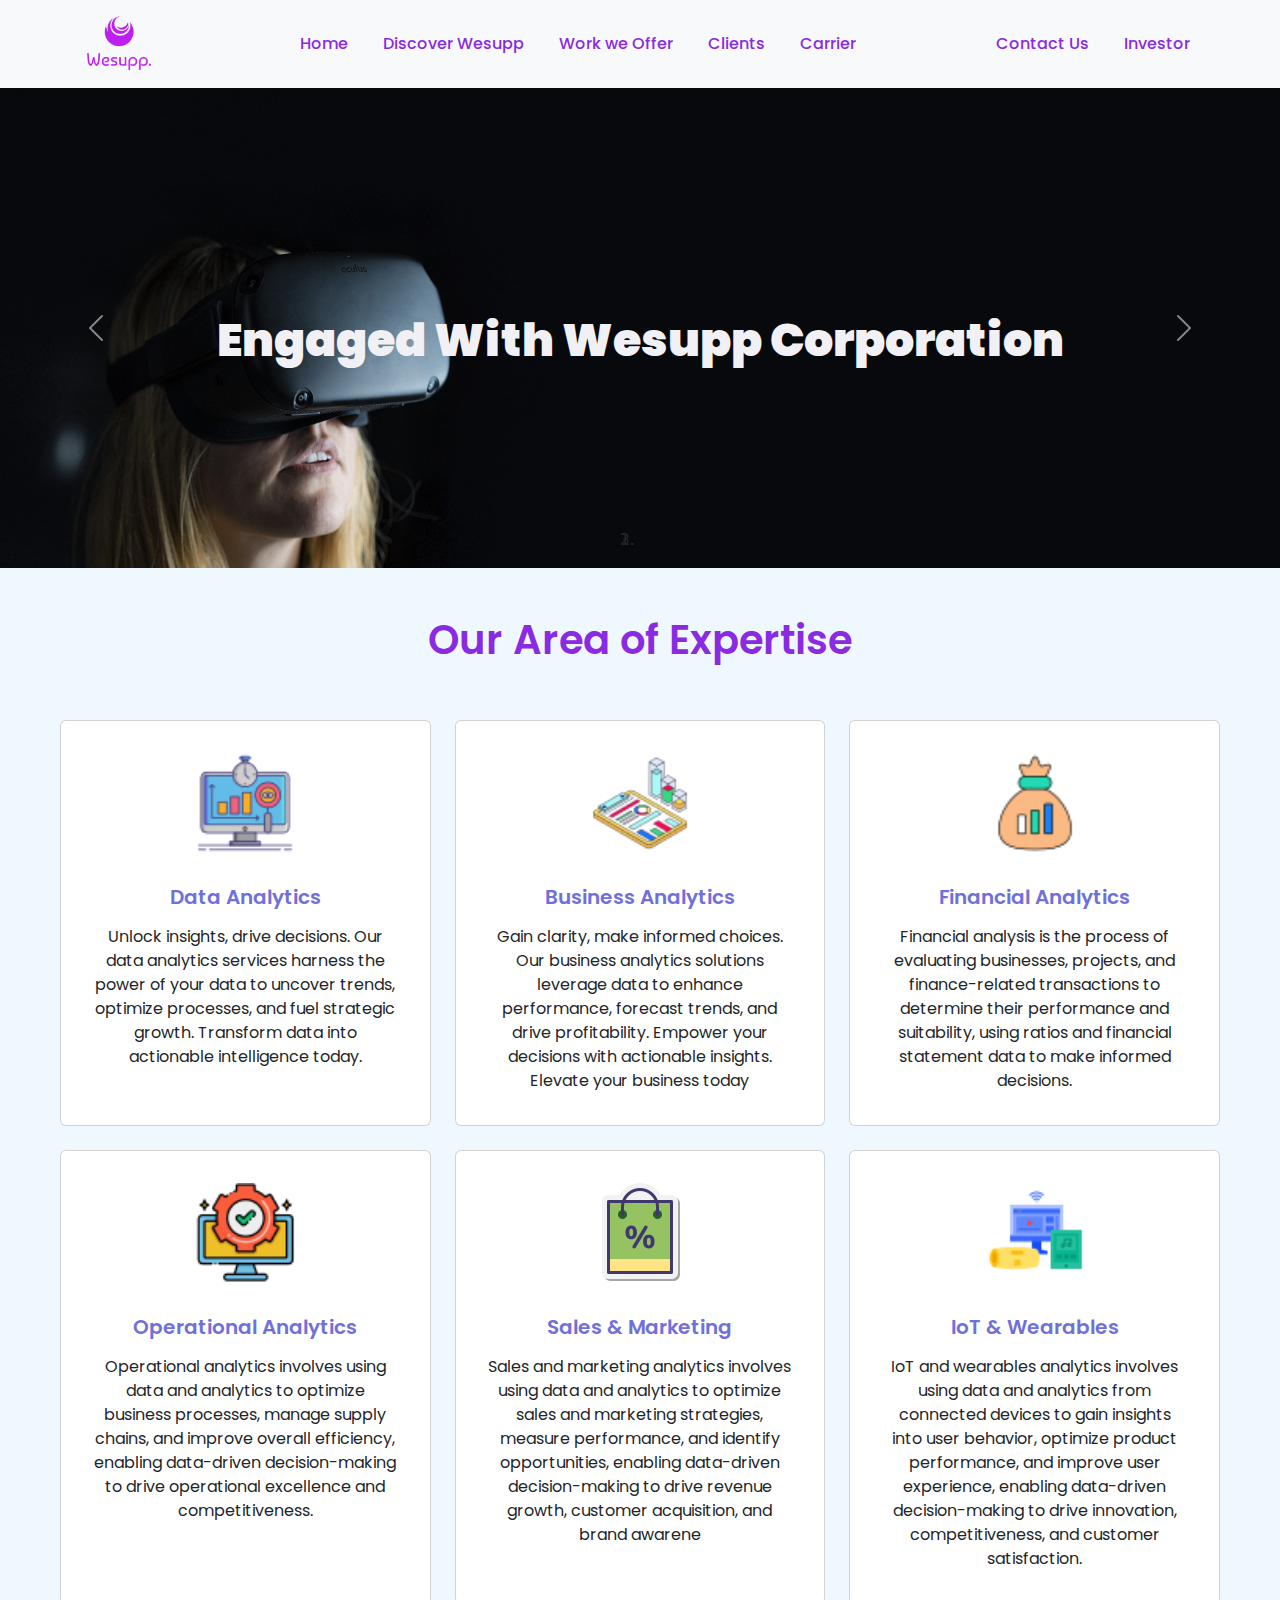
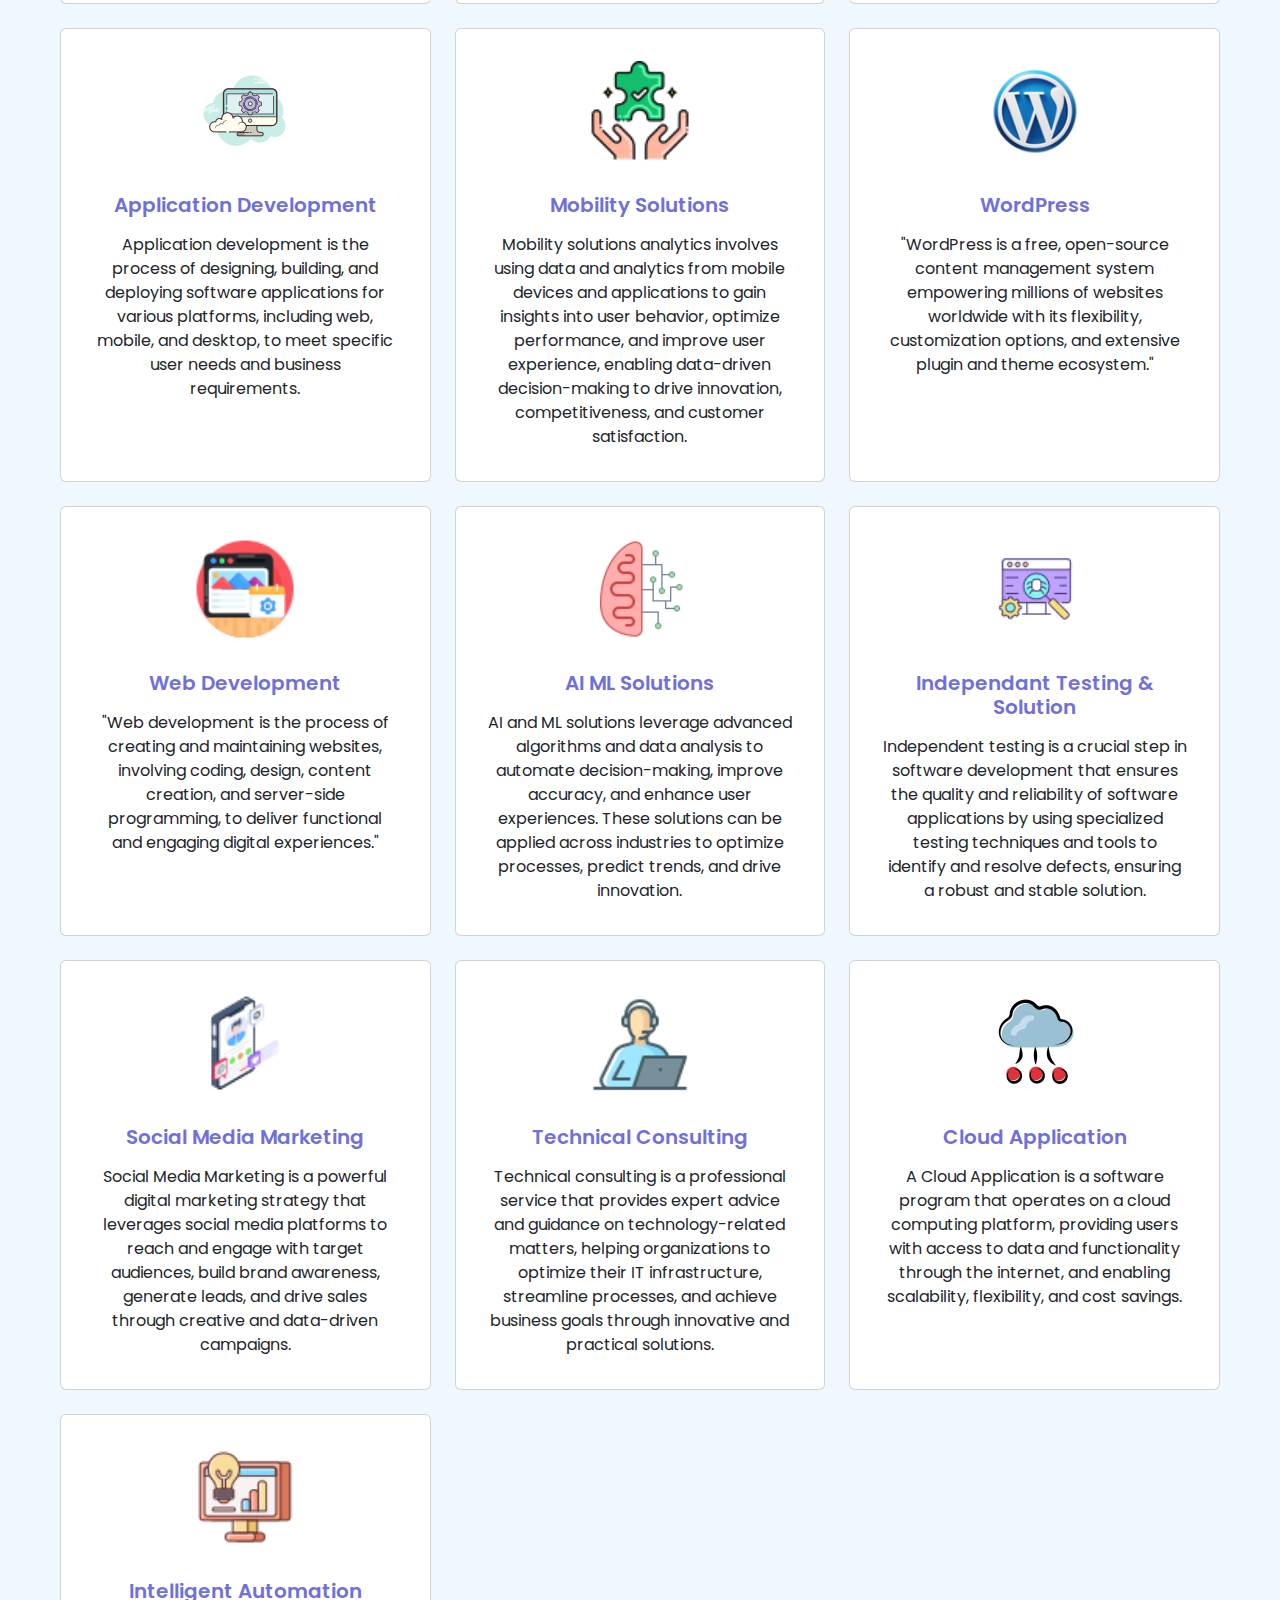
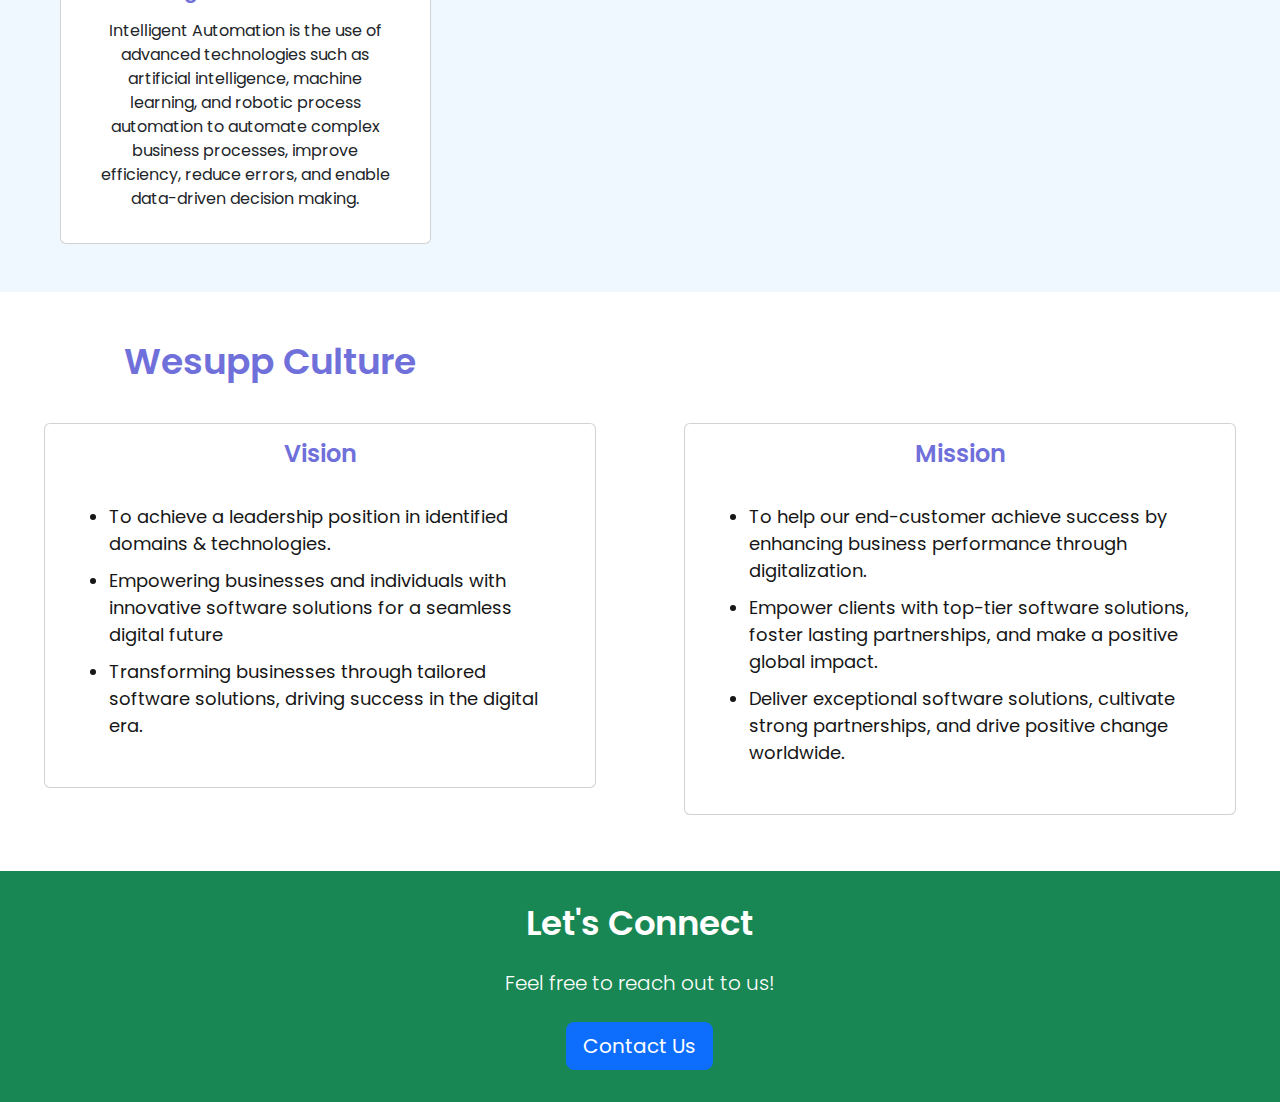
==== commit 67747c68: "pushing all changes" ====
--- a/index.html
+++ b/index.html
@@ -8,8 +8,11 @@
   <link rel="shortcut icon" href="/Imgs/wesupp.jpg" type="image/x-icon">
   <link href="https://cdn.jsdelivr.net/npm/bootstrap@5.3.3/dist/css/bootstrap.min.css" rel="stylesheet"
     integrity="sha384-QWTKZyjpPEjISv5WaRU9OFeRpok6YctnYmDr5pNlyT2bRjXh0JMhjY6hW+ALEwIH" crossorigin="anonymous">
+
   <script src="https://ajax.googleapis.com/ajax/libs/jquery/3.5.1/jquery.min.js"></script>
+
   <link rel="stylesheet" href="/Css/Index.css">
+
  <!-- Font Awesome CSS -->
  <link rel="stylesheet" href="https://cdnjs.cloudflare.com/ajax/libs/font-awesome/5.15.4/css/all.min.css">
 </head>
@@ -64,205 +67,192 @@
 
 
   <!-- Our technology section -->
-  <div class="container-fluid" id="homeservices">
-    <h2>Our Services</h2>
-    <div class="row row-cols-1 row-cols-md-2 row-cols-lg-4">
-      <div class="col mb-4">
-        <div class="card" id="servicecard">
-          <img src="/Imgs/robotic-hand.png" class="card-img-top" alt="Image">
-          <div class="card-body">
-            <h3 class="card-title">Data Analysis</h3>
-            <p class="card-text">Lorem ipsum dolor sit amet, consectetur adipiscing elit.</p>
-          </div>
-        </div>
-      </div>
-      <div class="col mb-4">
-        <div class="card">
-          <img src="/Imgs/robotic-hand.png" class="card-img-top" alt="Image">
-          <div class="card-body">
-            <h3 class="card-title">Business Analytics</h3>
-            <p class="card-text">Lorem ipsum dolor sit amet, consectetur adipiscing elit.</p>
-          </div>
-        </div>
-      </div>
-      <div class="col mb-4">
-        <div class="card">
-          <img src="/Imgs/robotic-hand.png" class="card-img-top" alt="Image">
-          <div class="card-body">
-            <h3 class="card-title">Financial Analytics</h3>
-            <p class="card-text">Lorem ipsum dolor sit amet, consectetur adipiscing elit.</p>
-          </div>
-        </div>
-      </div>
-      <div class="col mb-4">
-        <div class="card">
-          <img src="/Imgs/robotic-hand.png" class="card-img-top" alt="Image">
-          <div class="card-body">
-            <h3 class="card-title">Operational Analytics</h3>
-            <p class="card-text">Lorem ipsum dolor sit amet, consectetur adipiscing elit.</p>
-          </div>
-        </div>
-      </div>
-      <div class="col mb-4">
-        <div class="card">
-          <img src="/Imgs/robotic-hand.png" class="card-img-top" alt="Image">
-          <div class="card-body">
-            <h3 class="card-title">Sales & Marketing</h3>
-            <p class="card-text">Lorem ipsum dolor sit amet, consectetur adipiscing elit.</p>
-          </div>
-        </div>
-      </div>
-      <div class="col mb-4">
-        <div class="card">
-          <img src="/Imgs/robotic-hand.png" class="card-img-top" alt="Image">
-          <div class="card-body">
-            <h3 class="card-title">IoT & Wearables</h3>
-            <p class="card-text">Lorem ipsum dolor sit amet, consectetur adipiscing elit.</p>
-          </div>
-        </div>
-      </div>
-
-      <div class="col mb-4">
-        <div class="card">
-          <img src="/Imgs/robotic-hand.png" class="card-img-top" alt="Image">
-          <div class="card-body">
-            <h3 class="card-title">Application Development</h3>
-            <p class="card-text">Lorem ipsum dolor sit amet, consectetur adipiscing elit.</p>
-          </div>
-        </div>
-      </div>
-
-      <div class="col mb-4">
-        <div class="card">
-          <img src="/Imgs/robotic-hand.png" class="card-img-top" alt="Image">
-          <div class="card-body">
-            <h3 class="card-title">Mobility Solutions</h3>
-            <p class="card-text">Lorem ipsum dolor sit amet, consectetur adipiscing elit.</p>
-          </div>
-        </div>
-      </div>
-
-      <div class="col mb-4">
-        <div class="card">
-          <img src="/Imgs/robotic-hand.png" class="card-img-top" alt="Image">
-          <div class="card-body">
-            <h3 class="card-title">WordPress</h3>
-            <p class="card-text">Lorem ipsum dolor sit amet, consectetur adipiscing elit.</p>
-          </div>
-        </div>
-      </div>
-
-      <div class="col mb-4">
-        <div class="card">
-          <img src="/Imgs/robotic-hand.png" class="card-img-top" alt="Image">
-          <div class="card-body">
-            <h3 class="card-title">Web Development</h3>
-            <p class="card-text">Lorem ipsum dolor sit amet, consectetur adipiscing elit.</p>
-          </div>
-        </div>
-      </div>
-
-      <div class="col mb-4">
-        <div class="card">
-          <img src="/Imgs/robotic-hand.png" class="card-img-top" alt="Image">
-          <div class="card-body">
-            <h3 class="card-title">AI ML Solutions</h3>
-            <p class="card-text">Lorem ipsum dolor sit amet, consectetur adipiscing elit.</p>
-          </div>
-        </div>
-      </div>
-
-      <div class="col mb-4">
-        <div class="card">
-          <img src="/Imgs/robotic-hand.png" class="card-img-top" alt="Image">
-          <div class="card-body">
-            <h3 class="card-title">Independant Testing & Solution</h3>
-            <p class="card-text">Lorem ipsum dolor sit amet, consectetur adipiscing elit.</p>
-          </div>
-        </div>
-      </div>
-
-      <div class="col mb-4">
-        <div class="card">
-          <img src="/Imgs/robotic-hand.png" class="card-img-top" alt="Image">
-          <div class="card-body">
-            <h3 class="card-title">Social Media Marketing</h3>
-            <p class="card-text">Lorem ipsum dolor sit amet, consectetur adipiscing elit.</p>
-          </div>
-        </div>
-      </div>
-
-      <div class="col mb-4">
-        <div class="card">
-          <img src="/Imgs/robotic-hand.png" class="card-img-top" alt="Image">
-          <div class="card-body">
-            <h3 class="card-title">Technical Consulting</h3>
-            <p class="card-text">Lorem ipsum dolor sit amet, consectetur adipiscing elit.</p>
-          </div>
-        </div>
-      </div>
-
-      <div class="col mb-4">
-        <div class="card">
-          <img src="/Imgs/robotic-hand.png" class="card-img-top" alt="Image">
-          <div class="card-body">
-            <h3 class="card-title">Cloud Application</h3>
-            <p class="card-text">Lorem ipsum dolor sit amet, consectetur adipiscing elit.</p>
-          </div>
-        </div>
-      </div>
-
-      <div class="col mb-4">
-        <div class="card">
-          <img src="/Imgs/robotic-hand.png" class="card-img-top" alt="Image">
-          <div class="card-body">
-            <h3 class="card-title">Intelligent Automation</h3>
-            <p class="card-text">Lorem ipsum dolor sit amet, consectetur adipiscing elit.</p>
-          </div>
-        </div>
-      </div>
-    </div>
-  </div>
+ 
+  <section class="container-fluid">
+    <section id="ourServices" class="container-fluid p-0">
+
+      <div class="row p-md-5 Servicebackground">
+        <div class="col-12 text-center mb-5">
+          <h2>Our Area of Expertise</h2>
+        </div>
+
+        <div class="col-12 col-md-6 col-lg-4">
+          <div class="card text-center p-3 h-100 c1" >
+            <img src="/Imgs/icons8-data-analytics-64.png" class=" img-fluid imgwidth mx-auto" alt="image not found">
+            <div class="card-body">
+              <h3 class="card-title">Data Analytics</h3>
+              <p class="card-text">Unlock insights, drive decisions. Our data analytics services harness the power of your data to uncover trends, optimize processes, and fuel strategic growth. Transform data into actionable intelligence today.</p>
+            </div>
+          </div>
+        </div>
+
+        <div class="col-12 col-md-6 col-lg-4">
+          <div class="card text-center p-3 h-100 c1" >
+            <img src="/Imgs/icons8-business-analytics-64.png" class=" img-fluid imgwidth mx-auto" alt="image not found">
+            <div class="card-body">
+              <h3 class="card-title">Business Analytics</h3>
+              <p class="card-text">Gain clarity, make informed choices. Our business analytics solutions leverage data to enhance performance, forecast trends, and drive profitability. Empower your decisions with actionable insights. Elevate your business today</p>
+            </div>
+          </div>
+        </div>
+
+        <div class="col-12 col-md-6 col-lg-4">
+          <div class="card text-center p-3 h-100 c1" >
+            <img src="/Imgs/icons8-financial-analytics-53.png" class=" img-fluid imgwidth mx-auto" alt="image not found">
+            <div class="card-body">
+              <h3 class="card-title">Financial Analytics</h3>
+              <p class="card-text">Financial analysis is the process of evaluating businesses, projects, and finance-related transactions to determine their performance and suitability, using ratios and financial statement data to make informed decisions.</p>
+            </div>
+          </div>
+        </div>
+
+        <div class="col-12 col-md-6 col-lg-4 mt-4">
+          <div class="card text-center p-3 h-100 c1" >
+            <img src="/Imgs/icons8-operational-system-64.png" class=" img-fluid imgwidth mx-auto" alt="image not found">
+            <div class="card-body">
+              <h3 class="card-title">Operational Analytics</h3>
+              <p class="card-text">Operational analytics involves using data and analytics to optimize business processes, manage supply chains, and improve overall efficiency, enabling data-driven decision-making to drive operational excellence and competitiveness.</p>
+            </div>
+          </div>
+        </div>
+
+        <div class="col-12 col-md-6 col-lg-4 mt-4">
+          <div class="card text-center p-3 h-100 c1" >
+            <img src="/Imgs/icons8-best-sales-100.png" class=" img-fluid imgwidth mx-auto" alt="image not found">
+            <div class="card-body">
+              <h3 class="card-title">Sales & Marketing</h3>
+              <p class="card-text">Sales and marketing analytics involves using data and analytics to optimize sales and marketing strategies, measure performance, and identify opportunities, enabling data-driven decision-making to drive revenue growth, customer acquisition, and brand awarene</p>
+            </div>
+          </div>
+        </div>
+
+        <div class="col-12 col-md-6 col-lg-4 mt-4">
+          <div class="card text-center  p-3 h-100 c1" >
+            <img src="/Imgs/icons8-iot-64.png" class=" img-fluid imgwidth mx-auto" alt="image not found">
+            <div class="card-body">
+              <h3 class="card-title">IoT & Wearables</h3>
+              <p class="card-text">IoT and wearables analytics involves using data and analytics from connected devices to gain insights into user behavior, optimize product performance, and improve user experience, enabling data-driven decision-making to drive innovation, competitiveness, and customer satisfaction.</p>
+            </div>
+          </div>
+        </div>
+
+        <div class="col-12 col-md-6 col-lg-4 mt-4">
+          <div class="card text-center  p-3 h-100 c1" >
+            <img src="/Imgs/icons8-imac-settings-100.png" class=" img-fluid imgwidth mx-auto" alt="image not found">
+            <div class="card-body">
+              <h3 class="card-title">Application Development</h3>
+              <p class="card-text">Application development is the process of designing, building, and deploying software applications for various platforms, including web, mobile, and desktop, to meet specific user needs and business requirements.</p>
+            </div>
+          </div>
+        </div>
+
+        <div class="col-12 col-md-6 col-lg-4 mt-4">
+          <div class="card text-center p-3 h-100 c1" >
+            <img src="/Imgs/icons8-solutions-64.png" class=" img-fluid imgwidth mx-auto" alt="image not found">
+            <div class="card-body">
+              <h3 class="card-title">Mobility Solutions</h3>
+              <p class="card-text">Mobility solutions analytics involves using data and analytics from mobile devices and applications to gain insights into user behavior, optimize performance, and improve user experience, enabling data-driven decision-making to drive innovation, competitiveness, and customer satisfaction.</p>
+            </div>
+          </div>
+        </div>
+
+        <div class="col-12 col-md-6 col-lg-4 mt-4">
+            <div class="card text-center p-3 h-100 c1 " >
+              <img src="/Imgs/icons8-wordpress-94.png" class=" img-fluid imgwidth mx-auto" alt="image not found">
+              <div class="card-body">
+                <h3 class="card-title">WordPress</h3>
+                <p class="card-text">"WordPress is a free, open-source content management system empowering millions of websites worldwide with its flexibility, customization options, and extensive plugin and theme ecosystem."</p>
+              </div>
+            </div>
+          </div>
+
+          <div class="col-12 col-md-6 col-lg-4 mt-4">
+            <div class="card text-center p-3 h-100 c1 " >
+              <img src="/Imgs/icons8-web-development-65.png" class=" img-fluid imgwidth mx-auto" alt="image not found">
+              <div class="card-body">
+                <h3 class="card-title">Web Development</h3>
+                <p class="card-text">"Web development is the process of creating and maintaining websites, involving coding, design, content creation, and server-side programming, to deliver functional and engaging digital experiences."</p>
+              </div>
+            </div>
+          </div>
+
+          <div class="col-12 col-md-6 col-lg-4 mt-4">
+            <div class="card text-center  p-3 h-100  c1" >
+              <img src="/Imgs/icons8-artificial-intelligence-80.png" class=" img-fluid imgwidth mx-auto" alt="image not found">
+              <div class="card-body">
+                <h3 class="card-title">AI ML Solutions</h3>
+                <p class="card-text">AI and ML solutions leverage advanced algorithms and data analysis to automate decision-making, improve accuracy, and enhance user experiences. These solutions can be applied across industries to optimize processes, predict trends, and drive innovation.</p>
+              </div>
+            </div>
+          </div>
+
+          <div class="col-12 col-md-6 col-lg-4 mt-4">
+            <div class="card text-center  p-3 h-100 c1 " >
+              <img src="/Imgs/icons8-software-testing-78.png" class=" img-fluid imgwidth mx-auto" alt="image not found">
+              <div class="card-body">
+                <h3 class="card-title">Independant Testing & Solution</h3>
+                <p class="card-text">Independent testing is a crucial step in software development that ensures the quality and reliability of software applications by using specialized testing techniques and tools to identify and resolve defects, ensuring a robust and stable solution.</p>
+              </div>
+            </div>
+          </div>
+
+          <div class="col-12 col-md-6 col-lg-4 mt-4">
+            <div class="card text-center  p-3 h-100  c1" >
+              <img src="/Imgs/icons8-social-media-marketing-55.png" class=" img-fluid imgwidth mx-auto" alt="image not found">
+              <div class="card-body">
+                <h3 class="card-title">Social Media Marketing</h3>
+                <p class="card-text">Social Media Marketing is a powerful digital marketing strategy that leverages social media platforms to reach and engage with target audiences, build brand awareness, generate leads, and drive sales through creative and data-driven campaigns.</p>
+              </div>
+            </div>
+          </div>
+
+          <div class="col-12 col-md-6 col-lg-4 mt-4">
+            <div class="card text-center  p-3 h-100  c1" >
+              <img src="/Imgs/icons8-technical-64.png" class=" img-fluid imgwidth mx-auto" alt="image not found">
+              <div class="card-body">
+                <h3 class="card-title">Technical Consulting</h3>
+                <p class="card-text">Technical consulting is a professional service that provides expert advice and guidance on technology-related matters, helping organizations to optimize their IT infrastructure, streamline processes, and achieve business goals through innovative and practical solutions.</p>
+              </div>
+            </div>
+          </div>
+
+          <div class="col-12 col-md-6 col-lg-4 mt-4">
+            <div class="card text-center  p-3 h-100  c1" >
+              <img src="/Imgs/icons8-cloud-development-100.png" class=" img-fluid imgwidth mx-auto" alt="image not found">
+              <div class="card-body">
+                <h3 class="card-title">Cloud Application</h3>
+                <p class="card-text">A Cloud Application is a software program that operates on a cloud computing platform, providing users with access to data and functionality through the internet, and enabling scalability, flexibility, and cost savings.</p>
+              </div>
+            </div>
+          </div>
+
+          <div class="col-12 col-md-6 col-lg-4 mt-4">
+            <div class="card text-center  p-3 h-100  c1" >
+              <img src="/Imgs/icons8-intelligent-64.png" class=" img-fluid imgwidth mx-auto" alt="image not found">
+              <div class="card-body">
+                <h3 class="card-title">Intelligent Automation</h3>
+                <p class="card-text">Intelligent Automation is the use of advanced technologies such as artificial intelligence, machine learning, and robotic process automation to automate complex business processes, improve efficiency, reduce errors, and enable data-driven decision making.</p>
+              </div>
+            </div>
+          </div>
+
+        
+
+      </div>
+
+    </section><!--end of ourServices-->
+
+
+
+  </section><!--end of main container-fluid-->
 
 
 
   <!-- client testomonial  currently not need-->
 
   <!-- company vision mission -->
-  <div class="container-fluid" id="VisonSection">
-    <h2>Wesupp Culture</h2>
-    <div class="row">
-      <div class="col-md-6 mb-4">
-        <div class="card">
-          <h5 class="card-title">Vision</h5>
-          <div class="card-body">
-            <!-- Content for card 1 -->
-            <ul>
-              <li>To achieve a leadership position in identified domains & technologies.</li>
-              <li> Empowering businesses and individuals with innovative software solutions for a seamless digital future</li>
-              <li>Transforming businesses through tailored software solutions, driving success in the digital era.</li>
-            </ul>
-          </div>
-        </div>
-      </div>
-      <div class="col-md-6 mb-4">
-        <div class="card">
-
-          <h5 class="card-title">Mission</h5>
-
-          <div class="card-body">
-            <!-- Content for card 2 -->
-            <ul>
-              <li> To help our end-customer achieve success by enhancing business performance through digitalization.</li>
-              <li>Empower clients with top-tier software solutions, foster lasting partnerships, and make a positive global impact.</li>
-              <li>Deliver exceptional software solutions, cultivate strong partnerships, and drive positive change worldwide.</li>
-            </ul>
-          </div>
-        </div>
-      </div>
-    </div>
-
-  </div>
+  <div id="VisionMission"></div>
+  
 
 
 <!-- Let's Connect Section -->
--- a/Css/Index.css
+++ b/Css/Index.css
@@ -120,7 +120,7 @@
 }
 
 /* vison  mission */
-#visonSection{
+/* #visonSection{
   padding-top: 2rem;
   background-color: rgb(255, 255, 255);
 
@@ -159,7 +159,7 @@
   color: rgb(22, 22, 22);
   padding-top: 10px;
 
-}
+} */
 
 #HomeContact{
   padding: 2rem;
@@ -172,4 +172,23 @@
   font-size: 34px;
   font-weight: 600;
 
-}+}
+/* 
+our Services */
+
+.Servicebackground{
+ background-color: aliceblue;
+}
+
+.col-12 h2{
+  font-family: "Poppins", sans-serif;
+  font-size: 40px;
+  font-weight: 600;
+  color: blueviolet;
+
+}
+
+.imgwidth{
+  width: 80px;
+}
+
